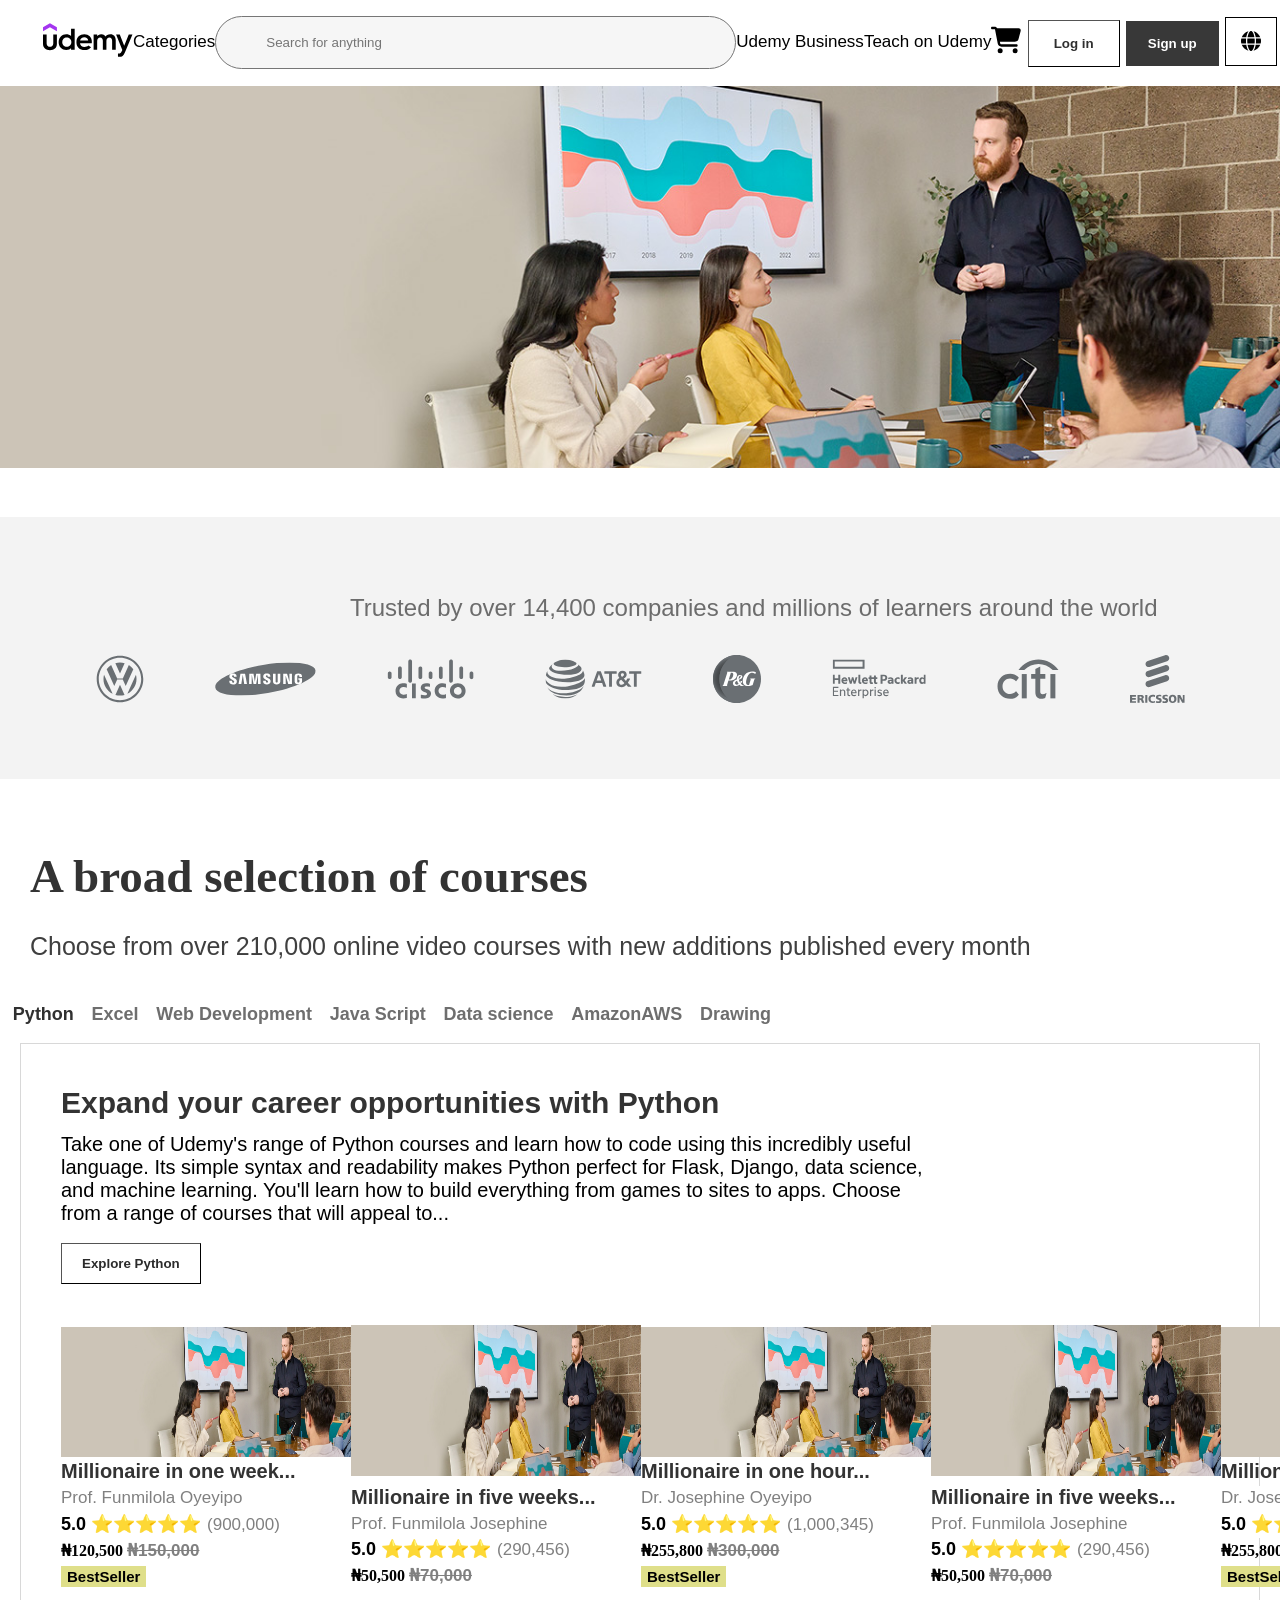
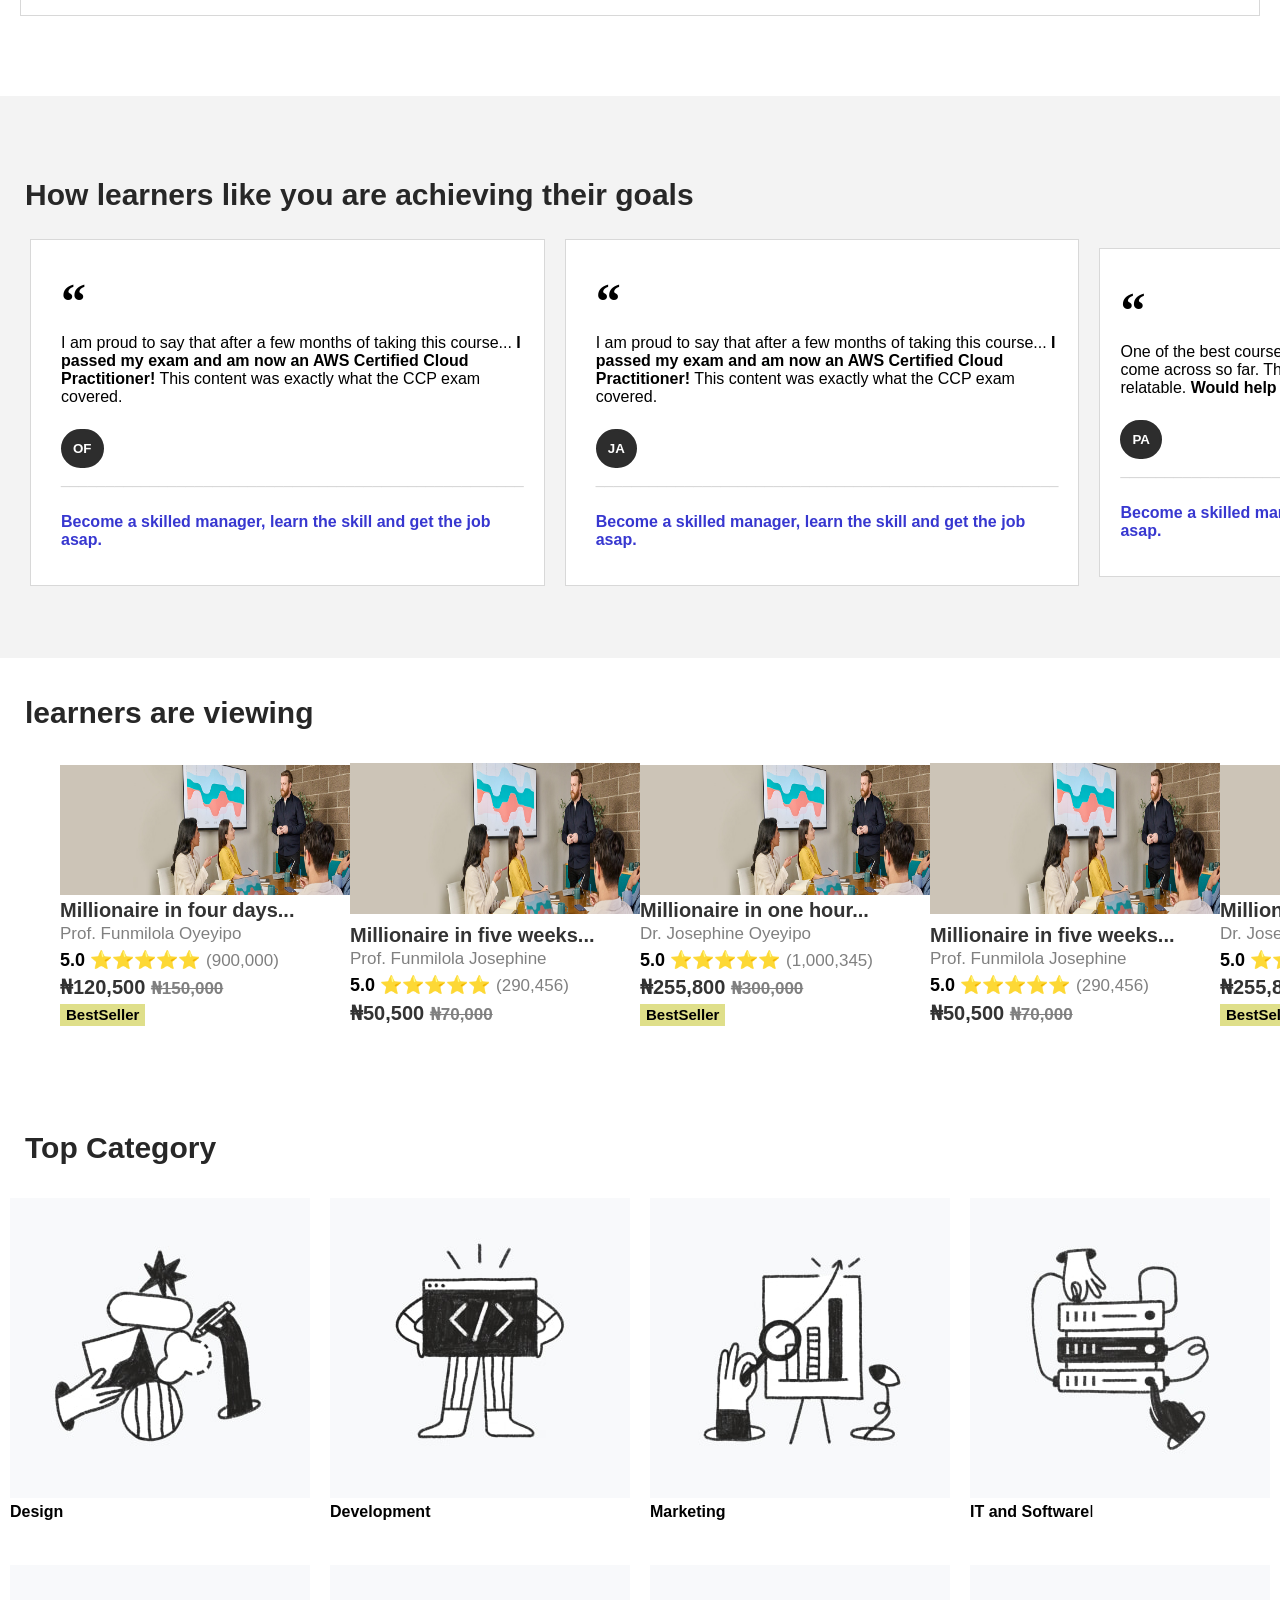
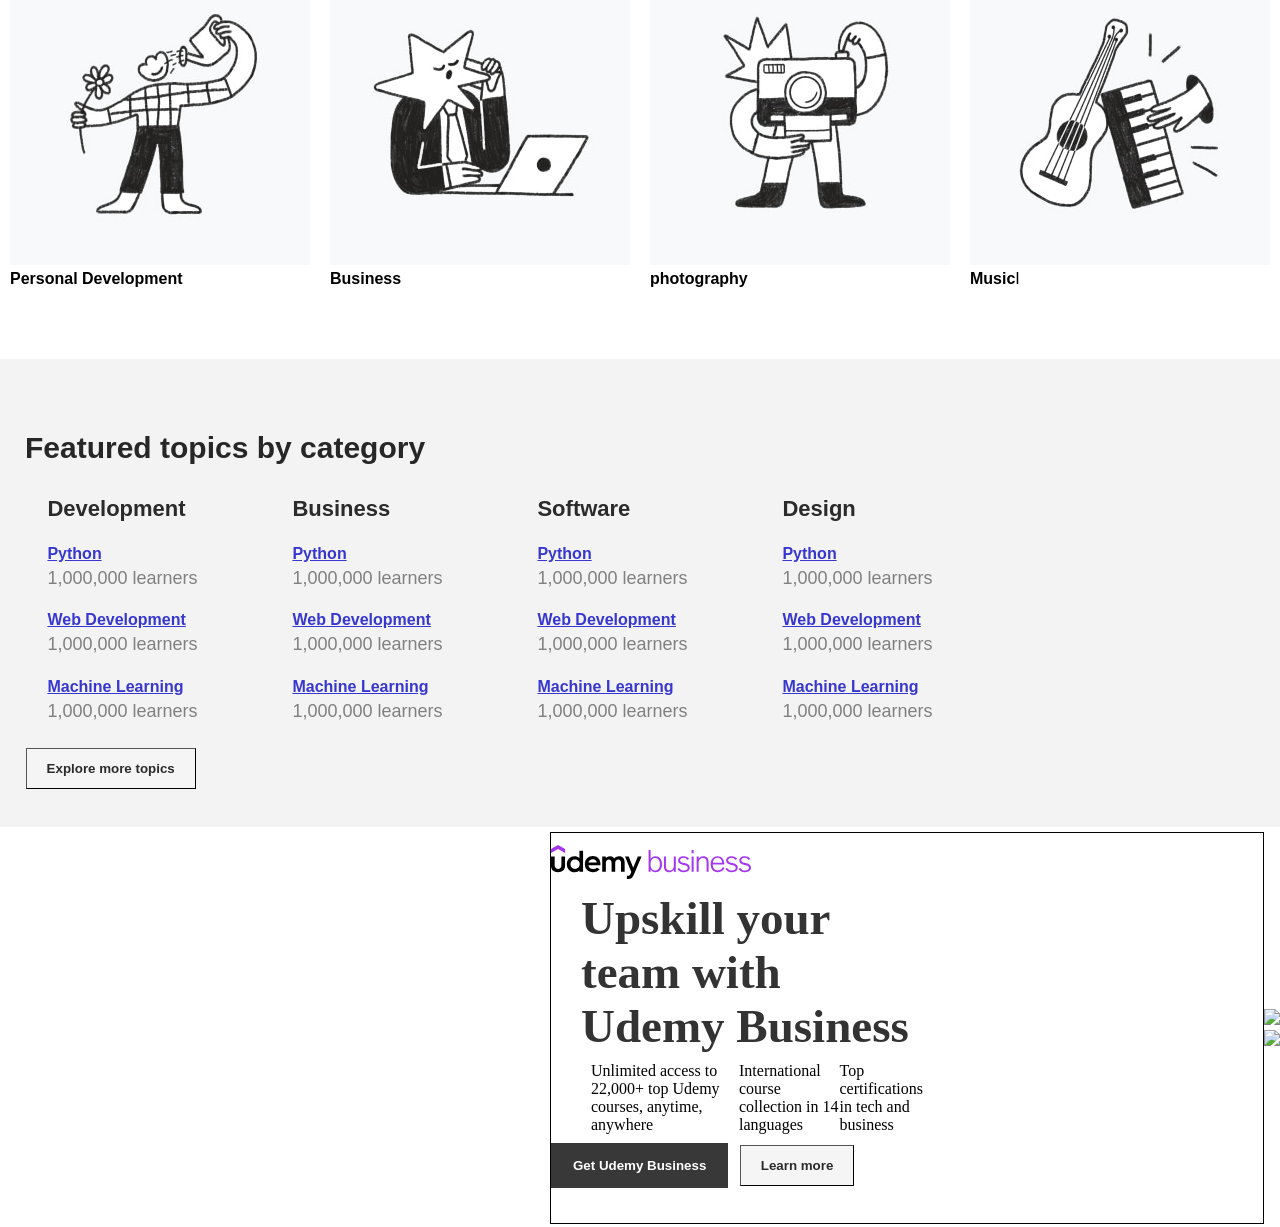
==== Udemy.html @ 18e2ee2c "landing page" ====
<html>
  <head>
    <link rel="stylesheet" href="Udemystyle.css" />
    <title>Udemy Landing Page</title>
  </head>
  <body>
    <header class="header">
      <nav>
        <ul class="home">
          <li>
            <img
              src="logo-udemy.svg" 
              width="90px"
              height="90px"
              alt="Udemy logo"
            />
          </li>
          <br />
          <li>
            <a href="#">Categories</a>
          </li>
          <li>
            <input
              class="search"
              id="search"
              name="search"
              type="text"
              placeholder="Search for anything"
            />
          </li>
          <li>
            <a href="#">Udemy Business</a>
          </li>
          <li>
            <a href="#">Teach on Udemy</a>
          </li>
          <li>
            <img
              src="cart-shopping-solid.svg"
              width="30px"
              height="30px"
              alt="image"
            />
          </li>
        </ul>
      </nav>
      <button class="Log-in"><b>Log in</b></button>
      <button class="sign-up"><b>Sign up</b></button>
      <li>
        <img
          src="globe-solid.svg"
          width="20px"
          class="globe"
          height="20px"
          alt="image"
        />
      </li>
    </header>
    <img src="Udemy 1.jpg" class="udemy-1" alt="Image" />
    <br />
    <br />
    <br />
    <div class="set">
      <p class="sentence-1">
        Trusted by over 14,400 companies and millions of learners around the
        world
      </p>
      <ul class="content-left">
        <li>
            <img src="Udemy 5.svg" alt="Image" />
        </li>
        <li>
            <img src="Udemy 6.svg" alt="Image" />
        </li>
        <li>
            <img src="Udemy 7.svg" alt="Image" />
        </li>
        <li>
            <img src="Udemy 8.svg" alt="Image" />
        </li>
        <li>
            <img src="Udemy 9.svg" alt="Image" />
        </li>
        <li>
            <img src="Udemy 10.svg" alt="Image" />
        </li>
        <li>
            <img src="Udemy 11.svg" alt="Image" />
        </li>
        <li>
            <img src="Udemy 12.svg" alt="Image" />
        </li>
      </ul>
    </div>
    <br />
    <h1>A broad selection of courses</h1>
    <div class="set-4">
      <br />
      <p class="sentence-2">Choose from over 210,000 online video courses with new additions published every month</p>
      <br/>
    </div>
    <div>
        <ul class="content-left2">
            <li>
                <a href="#" class="location-1"><b>Python</b></a>
            </li>
            <li>
                <a href="#" class="location"><b>Excel</b></a>
            </li>
            <li>
                <a href="#" class="location"><b>Web Development</b></a>
            </li>
            <li>
                <a href="#" class="location"><b>Java Script</b></a>
            </li>
            <li>
                <a href="#" class="location"><b>Data science</b></a>
            </li>
            <li>
                <a href="#" class="location"><b>AmazonAWS</b></a>
            </li>
            <li>
                <a href="#" class="location"><b>Drawing</b></a>
            </li>
          </ul>
    </div>
    <nav class="set-5">
            <h2><b>Expand your career opportunities with Python</b></h2>
            <p class="sentence-3">Take one of Udemy's range of Python courses and learn how 
                to code using this incredibly useful language. Its simple syntax and readability 
                makes Python perfect for Flask, Django, data science, and machine learning. You'll 
                learn how to build everything from games to sites to apps. Choose from a range of 
                courses that will appeal to...
            </p>
            <button class="Explore-python"><b>Explore Python</b></button>
            <ul class="set-9">
                <li>
                    <img src="Udemy 1.jpg" width="290px" height="130px" alt="Image" >
                    <h2 class="sentence-4">Millionaire in one week...</h2>
                    <button class="rate">Prof. Funmilola Oyeyipo</button>
                    <br/>
                    <button class="ratings"><b>5.0 ⭐⭐⭐⭐⭐</b></button><button class="rate">(900,000)</button>
                    <p><b>₦120,500   <s class="rate">₦150,000</s></b></p>
                    <button class="bestseller"><b>BestSeller</b></button>
                </li>
                <li>
                    <img src="Udemy 1.jpg" width="290px" height="151px" alt="Image" >
                    <h2 class="sentence-5">Millionaire in five weeks...</h2>
                    <button class="rate">Prof. Funmilola Josephine</button>
                    <br/>
                    <button class="ratings"><b>5.0 ⭐⭐⭐⭐⭐</b></button><button class="rate">(290,456)</button>
                    <p><b>₦50,500    <s class="rate">₦70,000</s></b></p>
                </li>
                <li>
                    <img src="Udemy 1.jpg" width="290px" height="130px" alt="Image" >
                    <h2 class="sentence-4">Millionaire in one hour...</h2>
                    <button class="rate">Dr. Josephine Oyeyipo</button>
                    <br/>
                    <button class="ratings"><b>5.0 ⭐⭐⭐⭐⭐</b></button><button class="rate">(1,000,345)</button>
                    <p><b>₦255,800   <s class="rate">₦300,000</s></b></p>
                    <button class="bestseller"><b>BestSeller</b></button>
                </li>
                <li>
                    <img src="Udemy 1.jpg" width="290px" height="151px" alt="Image" >
                    <h2 class="sentence-5">Millionaire in five weeks...</h2>
                    <button class="rate">Prof. Funmilola Josephine</button>
                    <br/>
                    <button class="ratings"><b>5.0 ⭐⭐⭐⭐⭐</b></button><button class="rate">(290,456)</button>
                    <p><b>₦50,500    <s class="rate">₦70,000</s></b></p>
                </li>
                <li>
                    <img src="Udemy 1.jpg" width="290px" height="130px" alt="Image" >
                    <h2 class="sentence-4">Millionaire in one hour...</h2>
                    <button class="rate">Dr. Josephine Oyeyipo</button>
                    <br/>
                    <button class="ratings"><b>5.0 ⭐⭐⭐⭐⭐</b></button><button class="rate">(1,000,345)</button>
                    <p><b>₦255,800   <s class="rate">₦300,000</s></b></p>
                    <button class="bestseller"><b>BestSeller</b></button>
                </li>
            </ul>
        </nav>
        <div class="set-7">
            <h3>How learners like you are achieving their goals</h3>
            <ul class="set-8">
                <li class="List-1">
                    <p class="qoute"><b>“</b></p>
                    <p>
                        I am proud to say that after a few months of taking this course... <b>I passed my exam and am 
                        now an AWS Certified Cloud Practitioner!</b> This content was exactly what the CCP exam
                        covered.
                    </p>
                    <button class="WA"><b>OF</b></button>
                    <P class="line">____________________________________________________</P>
                    <P class="sentence-6"><b>Become a skilled manager, learn the skill and get the job asap.</b></P>
                </li>
                <li class="List-1">
                    <p class="qoute"><b>“</b></p>
                    <p>
                        I am proud to say that after a few months of taking this course... <b>I passed my exam and am 
                        now an AWS Certified Cloud Practitioner!</b> This content was exactly what the CCP exam
                        covered.
                    </p>
                    <button class="WA"><b>JA</b></button>
                    <P class="line">____________________________________________________</P>
                    <P class="sentence-6"><b>Become a skilled manager, learn the skill and get the job asap.</b></P>
                </li>
                <li class="List-3">
                    <p class="qoute"><b>“</b></p>
                    <p>
                        One of the best courses on management and leadership I have come across so far. The advice is practical, and examples highly relatable. <b>Would help anyone become a better manager.</b>
                    </p>
                    <button class="WA"><b>PA</b></button>
                    <P class="line">____________________________________________________</P>
                    <P class="sentence-6"><b>Become a skilled manager, learn the skill and get the job asap.</b></P>
                </li>
            </ul>
        </div>
        <br/>
        <br/>
        <h3>learners are viewing</h3>
        <div>
            <ul class="set-99">
                <li>
                    <img src="Udemy 1.jpg" width="290px" height="130px" alt="Image" >
                    <h2 class="sentence-4">Millionaire in four days...
                    <button class="rate">Prof. Funmilola Oyeyipo</button>
                    <br/>
                    <button class="ratings"><b>5.0 ⭐⭐⭐⭐⭐</b></button><button class="rate">(900,000)</button>
                    <p><b>₦120,500   <s class="rate">₦150,000</s></b></p>
                    <button class="bestseller"><b>BestSeller</b></button>
                </li>
                <li>
                    <img src="Udemy 1.jpg" width="290px" height="151px" alt="Image" >
                    <h2 class="sentence-5">Millionaire in five weeks...
                    <button class="rate">Prof. Funmilola Josephine</button>
                    <br/>
                    <button class="ratings"><b>5.0 ⭐⭐⭐⭐⭐</b></button><button class="rate">(290,456)</button>
                    <p><b>₦50,500    <s class="rate">₦70,000</s></b></p>
                </li>
                <li>
                    <img src="Udemy 1.jpg" width="290px" height="130px" alt="Image" >
                    <h2 class="sentence-4">Millionaire in one hour...
                    <button class="rate">Dr. Josephine Oyeyipo</button>
                    <br/>
                    <button class="ratings"><b>5.0 ⭐⭐⭐⭐⭐</b></button><button class="rate">(1,000,345)</button>
                    <p><b>₦255,800   <s class="rate">₦300,000</s></b></p>
                    <button class="bestseller"><b>BestSeller</b></button>
                </li>
                <li>
                    <img src="Udemy 1.jpg" width="290px" height="151px" alt="Image" >
                    <h2 class="sentence-5">Millionaire in five weeks...
                    <button class="rate">Prof. Funmilola Josephine</button>
                    <br/>
                    <button class="ratings"><b>5.0 ⭐⭐⭐⭐⭐</b></button><button class="rate">(290,456)</button>
                    <p><b>₦50,500    <s class="rate">₦70,000</s></b></p>
                </li>
                <li>
                    <img src="Udemy 1.jpg" width="290px" height="130px" alt="Image" >
                    <h2 class="sentence-4">Millionaire in one hour...
                    <button class="rate">Dr. Josephine Oyeyipo</button>
                    <br/>
                    <button class="ratings"><b>5.0 ⭐⭐⭐⭐⭐</b></button><button class="rate">(1,000,345)</button>
                    <p><b>₦255,800   <s class="rate">₦300,000</s></b></p>
                    <button class="bestseller"><b>BestSeller</b></button>
                </li>
            </ul>
        </div>
        <br/>
        <br/>
        <br/>
        <br/>
        <br/>
        <h3>Top Category</h3>
        <div>
            <ul class="images">
                <li>
                    <img src="design.jpg" >
                    <p><b>Design</b></p>
                </li>
                <li>
                    <img src="development.jpg" >
                    <p><b>Development</b></p>
                </li>
                <li>
                    <img src="marketing.jpg" >
                    <p><b>Marketing</b></p>
                </li>
                <li>
                    <img src="software.jpg" >
                    <p><b>IT and Software</b>I</p>
                </li>
            </ul>
            <ul class="images">
                <li>
                    <img src="personal dev.jpg" >
                    <p><b>Personal Development</b></p>
                </li>
                <li>
                    <img src="business.jpg" >
                    <p><b>Business</b></p>
                </li>
                <li>
                    <img src="photography.jpg" >
                    <p><b>photography</b></p>
                </li>
                <li>
                    <img src="music.jpg" >
                    <p><b>Music</b>I</p>
                </li>
            </ul>
        </div>
        <div class="set-10">
            <h3>Featured topics by category</h3>
            <ul class="set-11">
                <li>
                    <h4>Development</h4>
                    <br/>
                    <p class="sentence-7"><b><u>Python</u></b></p>
                    <p class="learners">1,000,000 learners</p>
                    <br/>
                    <p class="sentence-7"><b><u>Web Development</u></b></p>
                    <p class="learners">1,000,000 learners</p>
                    <br/>
                    <p class="sentence-7"><b><u>Machine Learning</u></b></p>
                    <p class="learners">1,000,000 learners</p>
                </li>
                <li>
                    <h4>Business</h4>
                    <br/>
                    <p class="sentence-7"><b><u>Python</u></b></p>
                    <p class="learners">1,000,000 learners</p>
                    <br/>
                    <p class="sentence-7"><b><u>Web Development</u></b></p>
                    <p class="learners">1,000,000 learners</p>
                    <br/>
                    <p class="sentence-7"><b><u>Machine Learning</u></b></p>
                    <p class="learners">1,000,000 learners</p>
                </li>
                <li>
                    <h4>Software</h4>
                    <br/>
                    <p class="sentence-7"><b><u>Python</u></b></p>
                    <p class="learners">1,000,000 learners</p>
                    <br/>
                    <p class="sentence-7"><b><u>Web Development</u></b></p>
                    <p class="learners">1,000,000 learners</p>
                    <br/>
                    <p class="sentence-7"><b><u>Machine Learning</u></b></p>
                    <p class="learners">1,000,000 learners</p>
                </li>
                <li>
                    <h4>Design</h4>
                    <br/>
                    <p class="sentence-7"><b><u>Python</u></b></p>
                    <p class="learners">1,000,000 learners</p>
                    <br/>
                    <p class="sentence-7"><b><u>Web Development</u></b></p>
                    <p class="learners">1,000,000 learners</p>
                    <br/>
                    <p class="sentence-7"><b><u>Machine Learning</u></b></p>
                    <p class="learners">1,000,000 learners</p>
                </li>
            </ul>
            <br/>
            <button class="explore-more-topics"><b>Explore more topics</b></button>
        </div>
        <br/>
        <br/>
        <br/>
        <br/>
        <br/>
        <br/>
        <br/>
        <br/>
        <br/>
        <header>
            <main>
                <div class="content-left1">
                    <img src="Udemy business.svg" width="200px" height="50px">
                    <h1>Upskill your team with Udemy Business</h1>
                    <ul>
                        <li>
                            <p>Unlimited access to 22,000+ top Udemy courses, anytime, anywhere</p>
                        </li>
                        <li>
                            <p>International course collection in 14 languages</p>
                        </li>
                        <li>
                            <p>Top certifications in tech and business</p>
                        </li>
                    </ul>
                    <button class="sign-up"><b>Get Udemy Business</b></button>
                    <button class="explore-more-topics"><b>Learn more</b></button>
                </div>
                <div class="content-right">
                    <img src="Image 8.jpg" class="image-8" /><img src="Image 4.jpg" class="image-4" />
                </div>
            <br>
            <br>
            </main>
        </header>
  </body>
</html>
---- Udemystyle.css ----
* {
    margin: 0px; 
    padding-top: 2px;
    padding-bottom: 2.8px;
}


header {
    height: 75px; 
    display: flex; 
    justify-content: space-around; 
    align-items: center; 
    list-style-type: none;
    width: 100%;
}


ul {
    display: flex;
    list-style-type: none;
    align-items: center;
}

ul li a {
    padding: 0px; 
    text-decoration: none; 
    color: black;
    display: inline-block;
    font-size: 17px;
    font-family: sans-serif;
}

.search {
    border-style:solid;
    border-radius: 100px;
    padding-right: 300px;
    border-width: 1px;
    padding-top: 18px;
    padding-bottom: 18px;
    padding-left: 50px;
    background-color:rgb(246, 246, 246);
}

.log-in {
    padding-top: 15px;
    padding-right: 25px;
    padding-left: 25px;
    padding-bottom: 15px;
    background-color: white;
    border-width: 1px;
    color: rgb(47, 47, 47);
}

.sign-up {
    padding-top: 15px;
    padding-right: 22px;
    padding-left: 22px;
    padding-bottom: 15px;
    color: white;
    background-color: rgb(56, 56, 56);
    border-style: none;
}

.globe {
    border-style: solid;
    border-width: 1px;
    padding-top: 13px;
    padding-bottom: 14px;
    padding-left: 15px;
    padding-right: 15px;
}

.udemy-1 {
    width: 100%;
}
   
.set {
    background-color: rgb(243, 243, 243);
    margin-top: 10px;
    margin-bottom: 50px;
}

.sentence-1 {
    padding-top: 75px;
    padding-left: 350px;
    font-family:'Segoe UI', Tahoma, Geneva, Verdana, sans-serif;
    color: rgb(108, 108, 108);
    font-size: 24px;
    margin-bottom: 25px;
}

.content-left {
    list-style-type: none;
    justify-content: space-around;
    padding-left: 60px;
    padding-right: 60px;
    margin-bottom: 60px;
}

h1 {
    font-size: 47px;
    padding-left: 30px;
    color: rgb(51, 51, 51);
}

.set-4 {
    font-size: 20px;
    padding-left: 30px;
    font-family: 'Lucida Sans', 'Lucida Sans Regular', 'Lucida Grande', 'Lucida Sans Unicode', Geneva, Verdana, sans-serif;
}

.sentence-2 {
    color: rgb(63, 63, 63);
    font-family:Arial, Helvetica, sans-serif;
    font-size: 25px;
}

.content-left2 {
    list-style-type: none;
    justify-content: space-around;
    padding-right: 500px;
    padding-left: 2px;
    padding-top: 10px;
}

.location {
    color: rgb(110, 110, 110);
    font-size: 18px;
    font-family:Verdana, Geneva, Tahoma, sans-serif
}

.location-1 {
    color: rgb(48, 48, 48);
    font-size: 18px;
    padding-left: 0px;
    margin-left: 2px;
    font-family:Verdana, Geneva, Tahoma, sans-serif
}

h2 {
    font-size: 30px;
    color: rgb(51, 51, 51);
    font-family:'Segoe UI', Tahoma, Geneva, Verdana, sans-serif
}

.set-5 {
    border-style: solid;
    border-width: 1px;
    margin-left: 20px;
    align-items: center;
    margin-right: 20px;
    margin-top: 10px;
    padding-left: 40px;
    border-color: rgb(216, 216, 216);
    padding-top: 40px;
    padding-bottom: 20px;
    margin-bottom: 50px;
}

.sentence-3 {
    font-size: 20px;
    padding-top: 10px;
    padding-right: 320px;
    font-family: 'Segoe UI', Tahoma, Geneva, Verdana, sans-serif;
    margin-bottom: 15px;
}

.Explore-python {
    padding-top: 12px;
    padding-bottom: 12px;
    padding-right: 20px;
    padding-left: 20px;
    border-width: 1px;
    background-color: white;
    font-family: 'Segoe UI', Tahoma, Geneva, Verdana, sans-serif;
    color: rgb(43, 43, 43);
    margin-bottom: 35px;
}
        
.set-6 {
    padding: 0px;
    list-style-type: none;
    justify-content: space-around;
    margin-left: 230px;
    margin-bottom: 40px;
}

.bestseller{
    background-color: rgb(223, 223, 138);
    border: none;
    font-size: 15px;
    margin-top: 2px;
    font-family: 'Segoe UI', Tahoma, Geneva, Verdana, sans-serif;
}

.sentence-4 {
    font-size: 20px;
    padding-top: 1px;
}

.sentence-5 {
    font-size: 20px;
    padding-top: 7px;
}

.name {
    font-size: 15px;
    color: gray;
    font-family:'Segoe UI', Tahoma, Geneva, Verdana, sans-serif;
}

.ratings {
    font-family :'Segoe UI', Tahoma, Geneva, Verdana, sans-serif;
    border: none;
    background-color: white;
    font-size: 18px;
    padding-left: 0px;
}

.rate {
    font-family: 'Segoe UI', Tahoma, Geneva, Verdana, sans-serif;
    border: none;
    border: none;
    background-color: white;
    font-size: 17px;
    padding-left: 0px;
    color: gray;
}

h3 {
    font-size: 30px;
    font-family: 'Segoe UI', Tahoma, Geneva, Verdana, sans-serif;
    padding-left: 25px;
    color: rgb(39, 39, 39);
    padding-bottom: 25px;
}

.set-7 {
    background-color: rgb(243, 243, 243);
    margin-top: 80px;
    padding-top: 80px;
    padding-bottom: 70px;
}

.set-8 {
    list-style-type: none;
    padding-left: 30px;
    margin-left: 0px;
    justify-content: space-around;
}

.qoute {
    font-size: 50px;
    padding-top: 30px;
    font-family: serif;
}

.List-1 {
    border-style: solid;
    border-width: 1px;
    background-color: white;
    padding-right: 20px;
    padding-left: 30px;
    margin-right: 20px;
    font-family: 'Segoe UI', Tahoma, Geneva, Verdana, sans-serif;
    border-color: rgb(216, 216, 216);
}

.List-2 {
    border-style: solid;
    border-width: 1px;
    background-color: white;
    padding-right: 10px;
    padding-left: 20px;
    margin-right: 10px;
    margin-left: 5px;
    font-family: 'Segoe UI', Tahoma, Geneva, Verdana, sans-serif;
    border-color: rgb(216, 216, 216);
}

.List-3 {
    border-style: solid;
    border-width: 1px;
    background-color: white;
    padding-right: 20px;
    padding-left: 20px;
    margin-right: 20px;
    font-family: 'Segoe UI', Tahoma, Geneva, Verdana, sans-serif;
    border-color: rgb(216, 216, 216);
}

.WA {
    border-style: solid;
    margin-top: 20px;
    border-radius: 120px;
    background-color: rgb(45, 45, 45);
    padding-top: 10px;
    padding-bottom: 10px;
    padding-left: 10PX;
    padding-right: 10PX;
    color: white;
    border-color: rgb(45, 45, 45);
}

.line {
    color: rgb(214, 214, 214);
}

.sentence-6 {
    color: rgb(55, 55, 208);
    margin-bottom: 30px;
    margin-top: 20px;
}

.set-9 {
    margin-right: 30px;
    margin-left: 0px;
    padding-left: 0px;
    align-content: center;
    justify-content: space-around;
}

.set-99 {
    margin-right: 10px;
    margin-left: 30px;
    padding-left: 30px;
    justify-content: space-around;
}

.images {
    padding-left: 0px;
    justify-content: space-around;
    font-family: sans-serif;
    margin-bottom: 30px;
}

.set-10 {
    margin-top: 30px;
    background-color:  rgb(243, 243, 243);
    padding-top: 70px;
    padding-left: 0px;
    font-family: 'Segoe UI', Tahoma, Geneva, Verdana, sans-serif;
}

.set-11 {
    justify-content: space-around;
    padding-left: 0px;
    margin-right: 300px;
}

h4 {
    font-size: 22px;
    color: rgb(43, 43, 43);
}

.learners {
    font-family: 'Segoe UI', Tahoma, Geneva, Verdana, sans-serif;
    color: gray;
    font-size: 18px;
}

.sentence-7 {
    color: rgb(55, 55, 208);
}


.explore-more-topics {
    padding-top: 12px;
    padding-bottom: 12px;
    padding-right: 20px;
    padding-left: 20px;
    border-width: 1px;
    margin-left: 2%;
    background-color: rgb(245, 245, 245);
    font-family: 'Segoe UI', Tahoma, Geneva, Verdana, sans-serif;
    color: rgb(43, 43, 43);
    margin-bottom: 35px;
}

main {
    display: flex; 
    align-items: center; 
    justify-content:center;
} 

.content-left1 {
    justify-items:left; 
    padding-right: 340px;
    border-style: solid;
    background-color: white;
    border-width: 1px;
    margin-left: 550px;

}
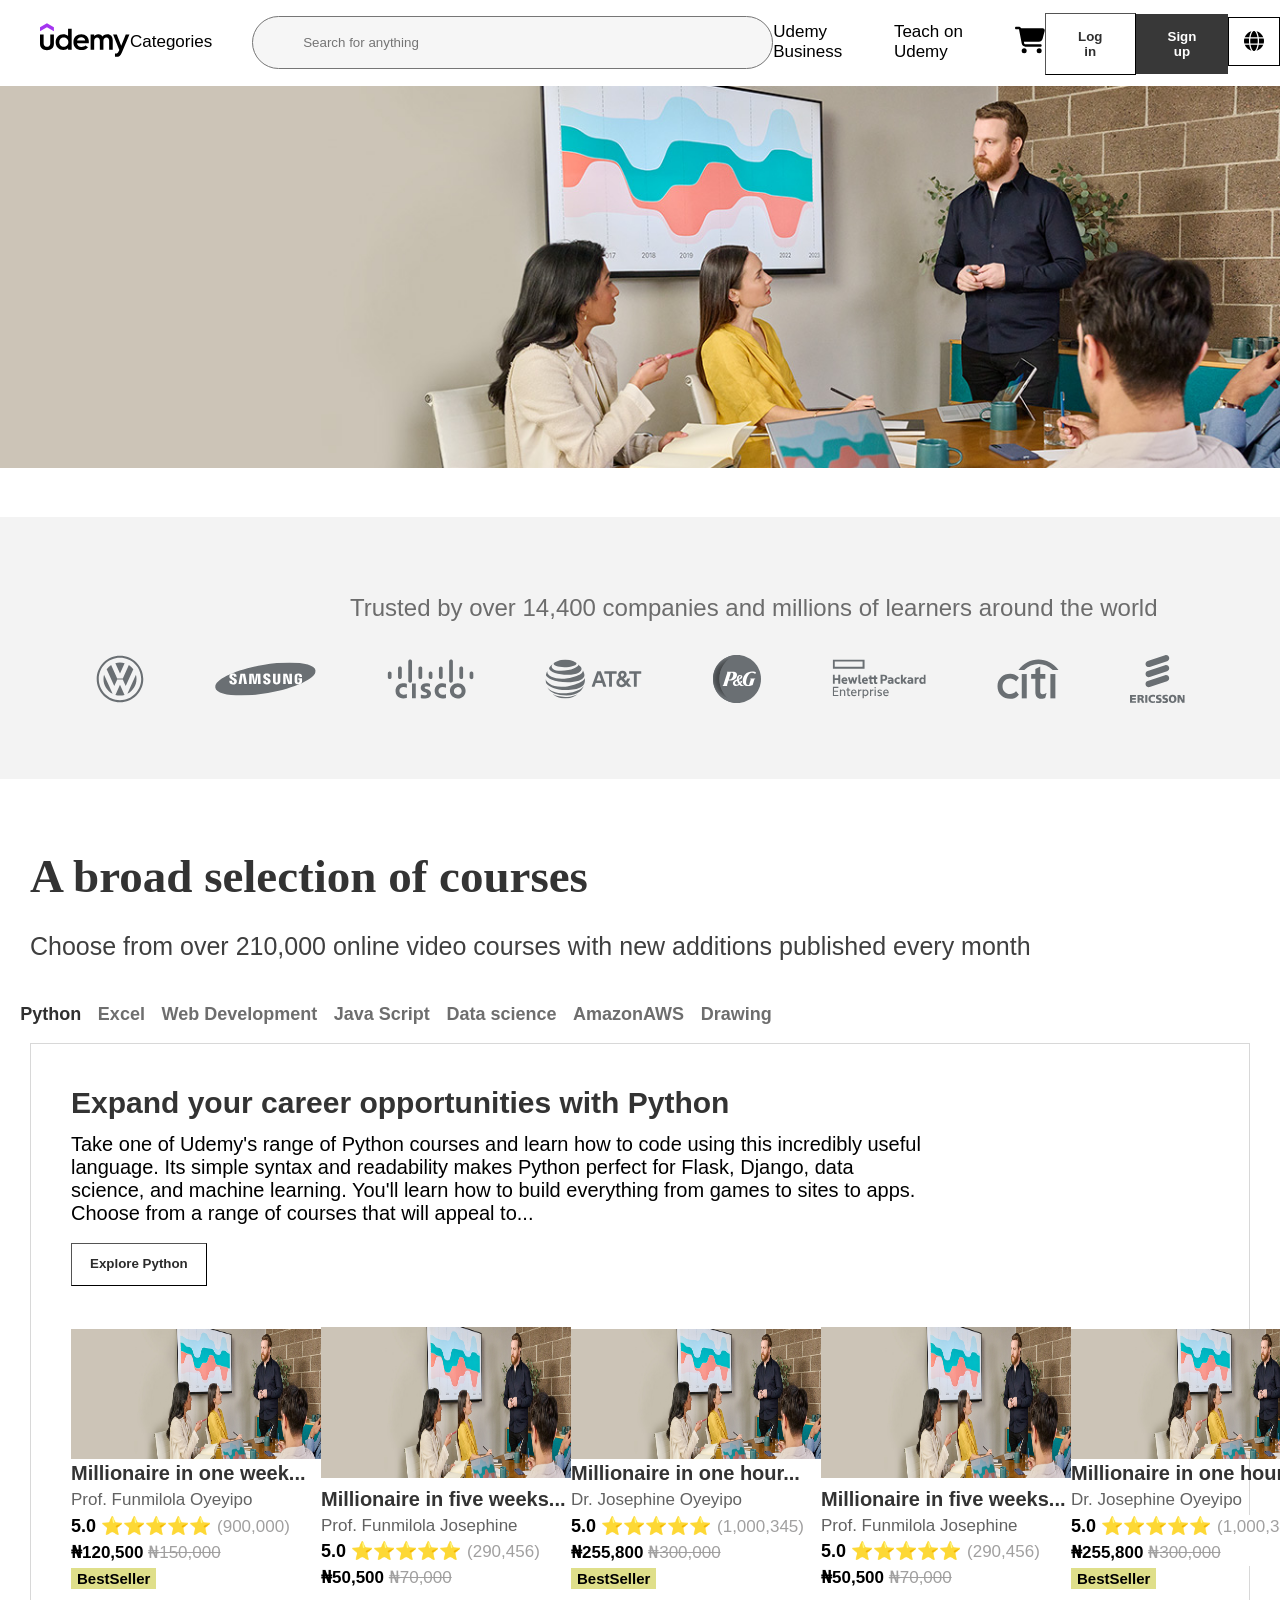
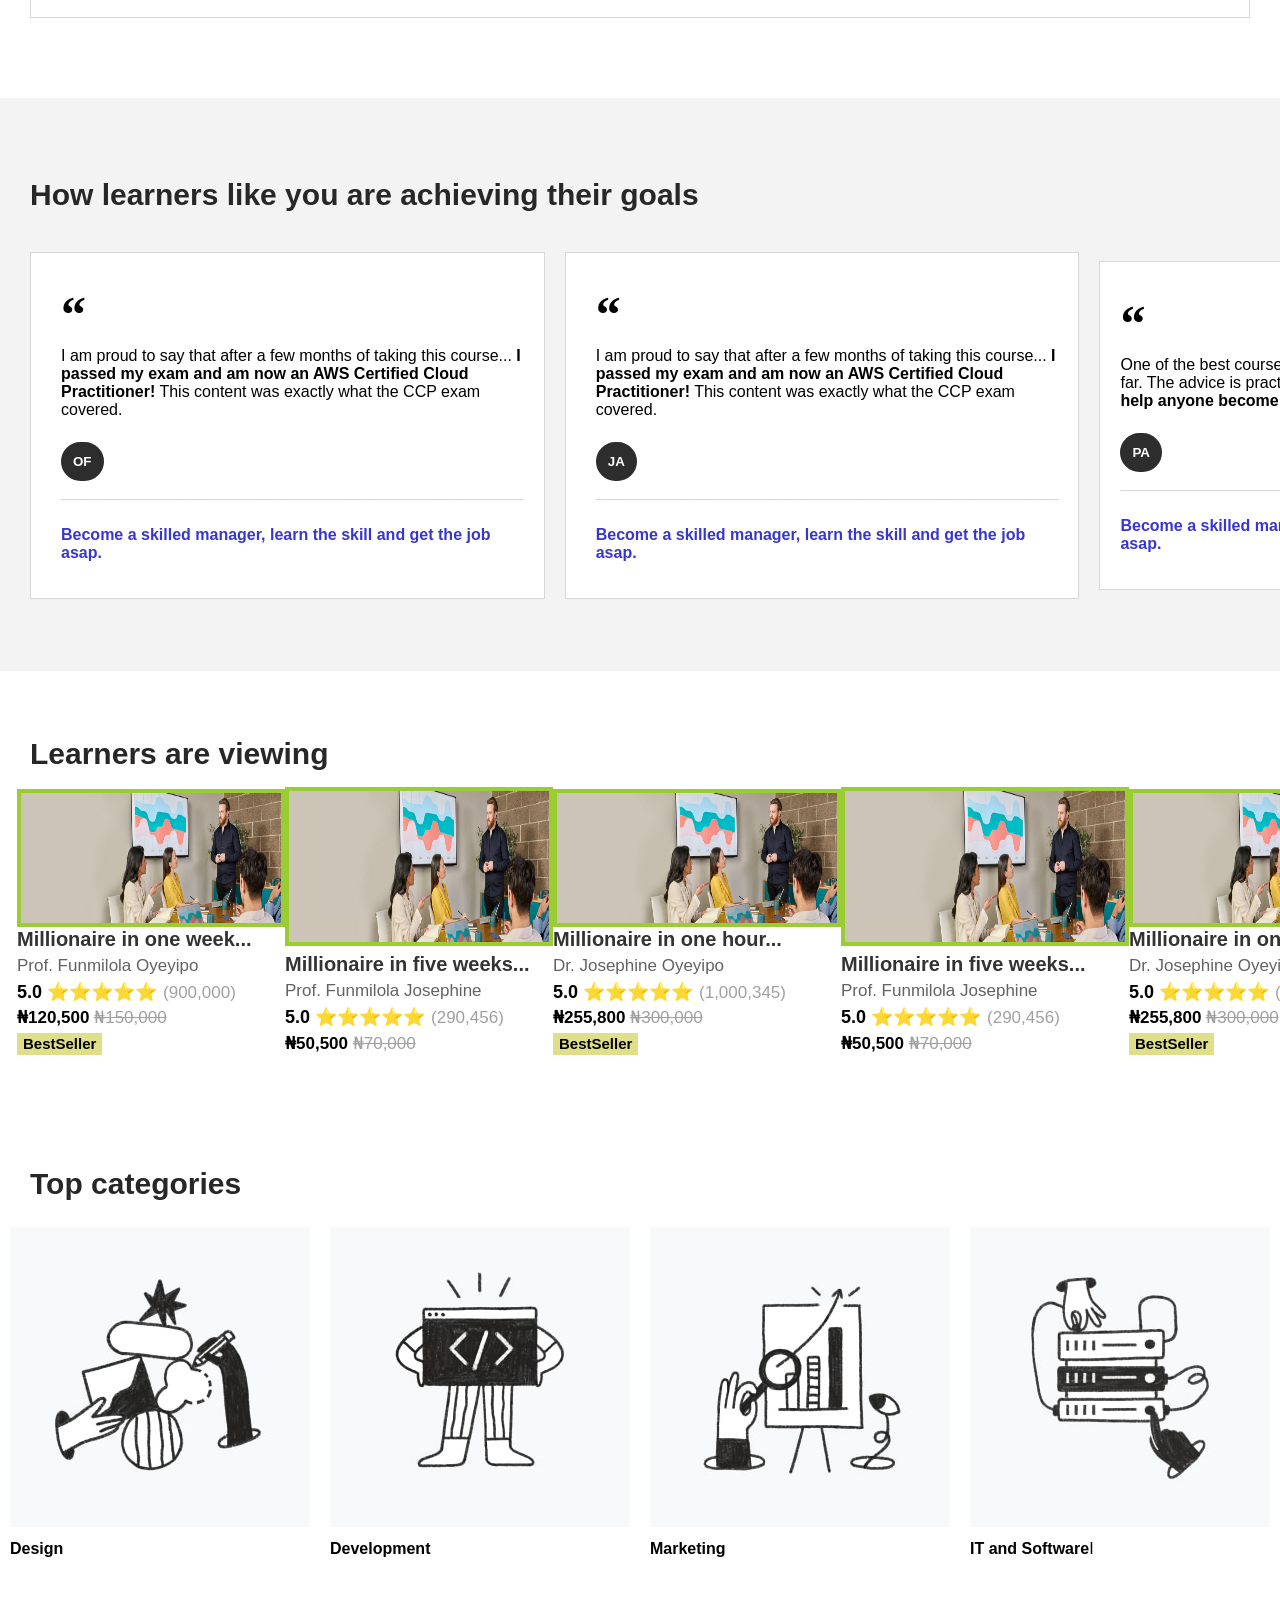
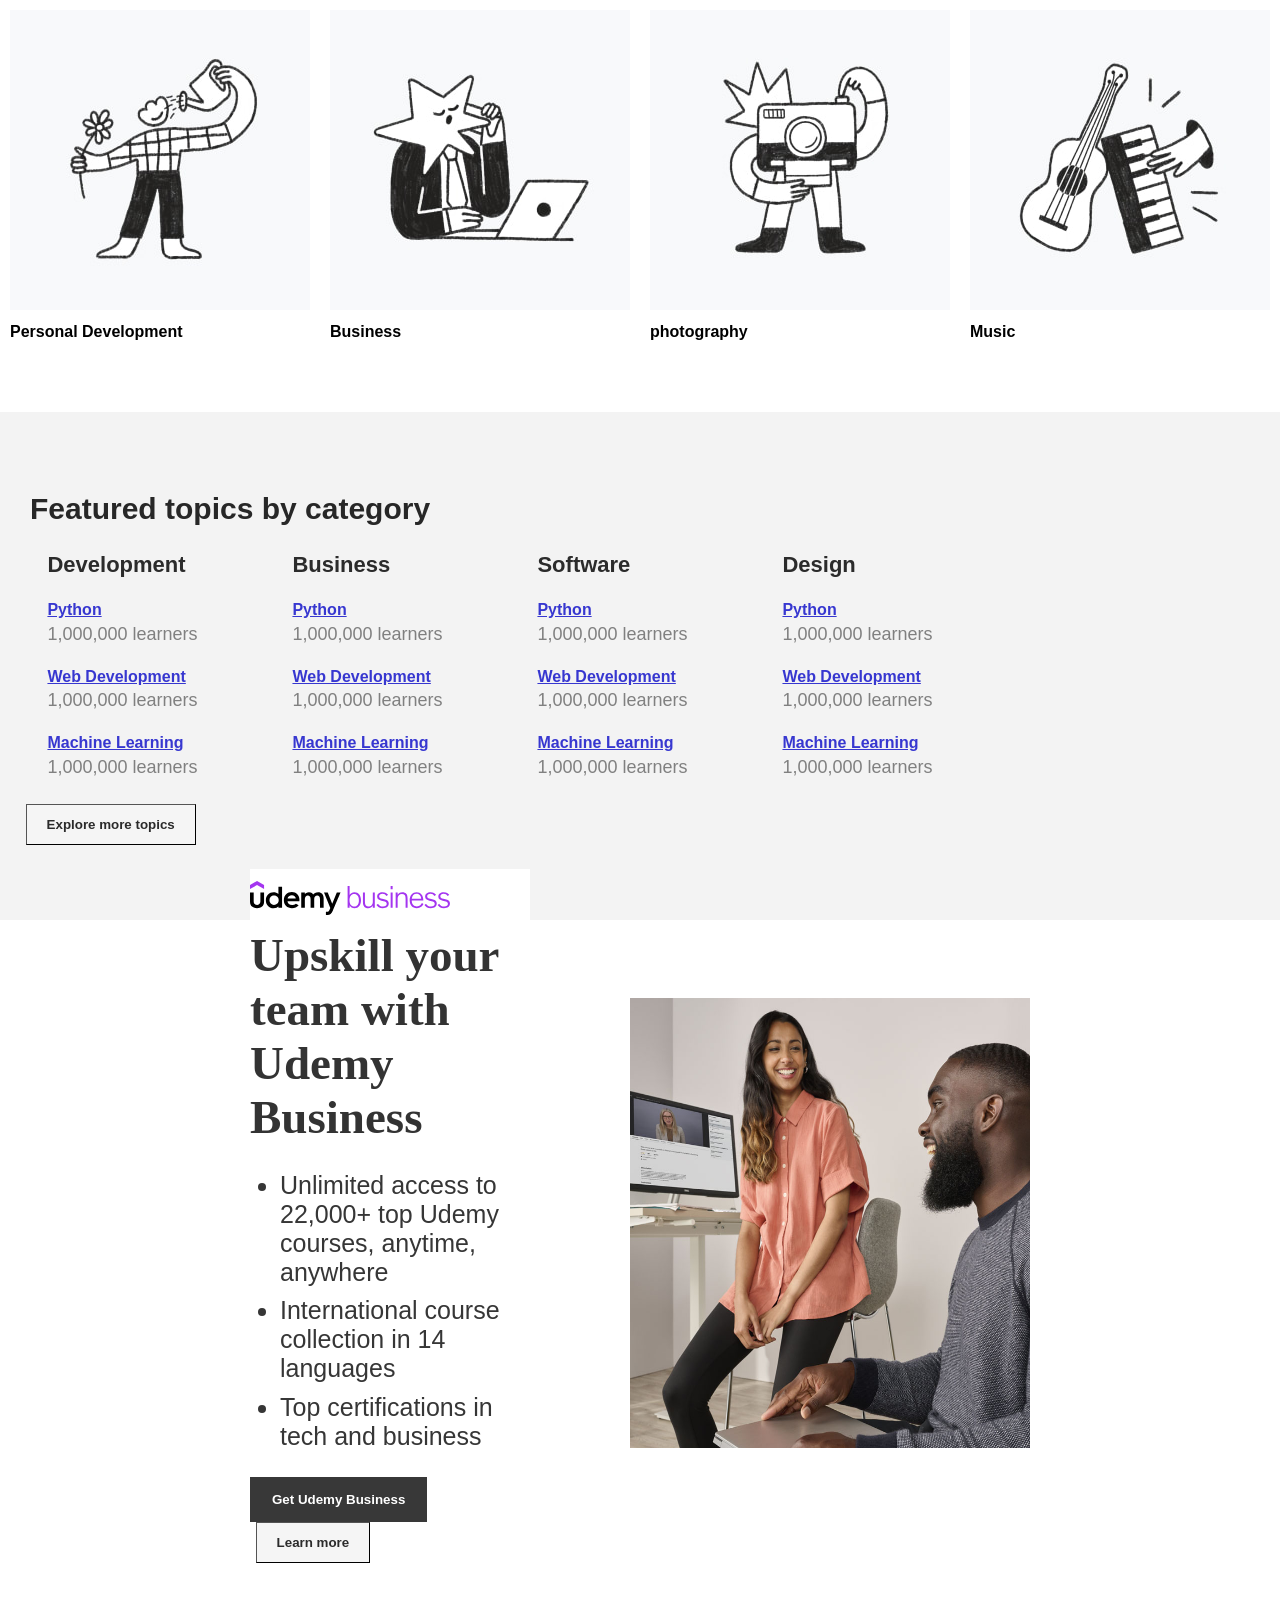
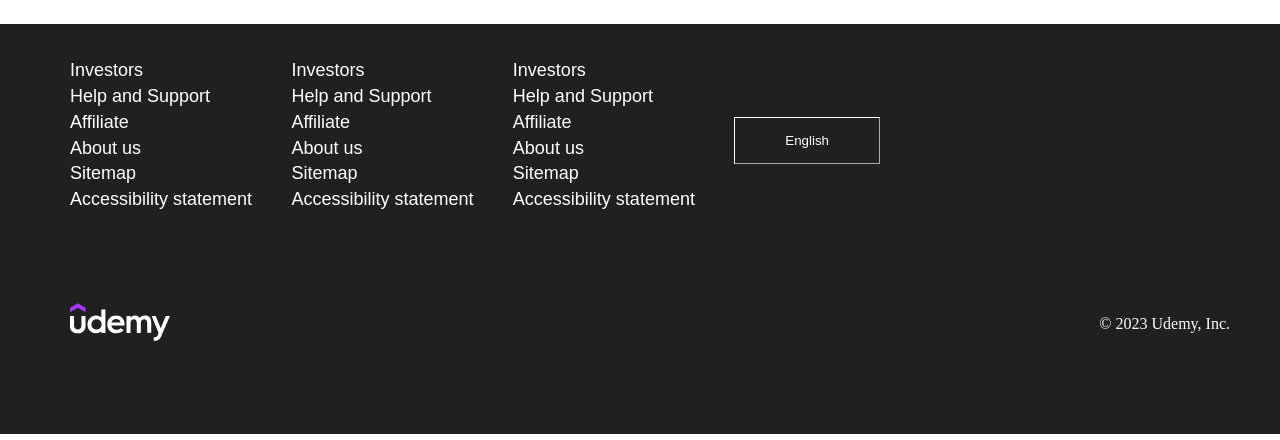
==== commit 8d45ca08: "completed landing page" ====
--- a/Udemy.html
+++ b/Udemy.html
@@ -3,7 +3,7 @@
     <link rel="stylesheet" href="Udemystyle.css" />
     <title>Udemy Landing Page</title>
   </head>
-  <body>
+  <body class="body">
     <header class="header">
       <nav>
         <ul class="home">
@@ -19,29 +19,33 @@
           <li>
             <a href="#">Categories</a>
           </li>
-          <li>
-            <input
-              class="search"
-              id="search"
-              name="search"
-              type="text"
-              placeholder="Search for anything"
-            />
-          </li>
-          <li>
-            <a href="#">Udemy Business</a>
-          </li>
-          <li>
-            <a href="#">Teach on Udemy</a>
-          </li>
-          <li>
-            <img
-              src="cart-shopping-solid.svg"
-              width="30px"
-              height="30px"
-              alt="image"
-            />
-          </li>
+        </ul>
+      </nav>
+      <nav>
+        <ul>
+            <li>
+                <input
+                  class="search"
+                  id="search"
+                  name="search"
+                  type="text"
+                  placeholder="Search for anything"
+                />
+              </li>
+              <li>
+                <a href="#">Udemy Business</a>
+              </li>
+              <li>
+                <a href="#">Teach on Udemy</a>
+              </li>
+              <li>
+                <img
+                  src="cart-shopping-solid.svg"
+                  width="30px"
+                  height="30px"
+                  alt="image"
+                />
+              </li>
         </ul>
       </nav>
       <button class="Log-in"><b>Log in</b></button>
@@ -135,52 +139,53 @@
             <button class="Explore-python"><b>Explore Python</b></button>
             <ul class="set-9">
                 <li>
-                    <img src="Udemy 1.jpg" width="290px" height="130px" alt="Image" >
+                    <img src="Udemy 1.jpg" width="250px" height="130px" alt="Image" />
                     <h2 class="sentence-4">Millionaire in one week...</h2>
-                    <button class="rate">Prof. Funmilola Oyeyipo</button>
+                    <button class="coach-name">Prof. Funmilola Oyeyipo</button>
                     <br/>
                     <button class="ratings"><b>5.0 ⭐⭐⭐⭐⭐</b></button><button class="rate">(900,000)</button>
-                    <p><b>₦120,500   <s class="rate">₦150,000</s></b></p>
-                    <button class="bestseller"><b>BestSeller</b></button>
-                </li>
-                <li>
-                    <img src="Udemy 1.jpg" width="290px" height="151px" alt="Image" >
+                    <p class="rate-2"><b>₦120,500</b>   <s class="rate">₦150,000</s></p>
+                    <button class="bestseller"><b>BestSeller</b></button>
+                </li>
+                <li>
+                    <img src="Udemy 1.jpg" width="250px" height="151px" alt="Image" />
                     <h2 class="sentence-5">Millionaire in five weeks...</h2>
-                    <button class="rate">Prof. Funmilola Josephine</button>
+                    <button class="coach-name">Prof. Funmilola Josephine</button>
                     <br/>
                     <button class="ratings"><b>5.0 ⭐⭐⭐⭐⭐</b></button><button class="rate">(290,456)</button>
-                    <p><b>₦50,500    <s class="rate">₦70,000</s></b></p>
-                </li>
-                <li>
-                    <img src="Udemy 1.jpg" width="290px" height="130px" alt="Image" >
+                    <p class="rate-2"><b>₦50,500</b>    <s class="rate">₦70,000</s></p>
+                </li>
+                <li>
+                    <img src="Udemy 1.jpg" width="250px" height="130px" alt="Image" />
                     <h2 class="sentence-4">Millionaire in one hour...</h2>
-                    <button class="rate">Dr. Josephine Oyeyipo</button>
+                    <button class="coach-name">Dr. Josephine Oyeyipo</button>
                     <br/>
                     <button class="ratings"><b>5.0 ⭐⭐⭐⭐⭐</b></button><button class="rate">(1,000,345)</button>
-                    <p><b>₦255,800   <s class="rate">₦300,000</s></b></p>
-                    <button class="bestseller"><b>BestSeller</b></button>
-                </li>
-                <li>
-                    <img src="Udemy 1.jpg" width="290px" height="151px" alt="Image" >
+                    <p class="rate-2"><b>₦255,800</b>   <s class="rate">₦300,000</s></p>
+                    <button class="bestseller"><b>BestSeller</b></button>
+                </li>
+                <li>
+                    <img src="Udemy 1.jpg" width="250px" height="151px" alt="Image" />
                     <h2 class="sentence-5">Millionaire in five weeks...</h2>
-                    <button class="rate">Prof. Funmilola Josephine</button>
+                    <button class="coach-name">Prof. Funmilola Josephine</button>
                     <br/>
                     <button class="ratings"><b>5.0 ⭐⭐⭐⭐⭐</b></button><button class="rate">(290,456)</button>
-                    <p><b>₦50,500    <s class="rate">₦70,000</s></b></p>
-                </li>
-                <li>
-                    <img src="Udemy 1.jpg" width="290px" height="130px" alt="Image" >
+                    <p class="rate-2"><b>₦50,500</b>    <s class="rate">₦70,000</s></p>
+                </li>
+                <li>
+                    <img src="Udemy 1.jpg" width="250px" height="130px" alt="Image" />
                     <h2 class="sentence-4">Millionaire in one hour...</h2>
-                    <button class="rate">Dr. Josephine Oyeyipo</button>
+                    <button class="coach-name">Dr. Josephine Oyeyipo</button>
                     <br/>
                     <button class="ratings"><b>5.0 ⭐⭐⭐⭐⭐</b></button><button class="rate">(1,000,345)</button>
-                    <p><b>₦255,800   <s class="rate">₦300,000</s></b></p>
+                    <p class="rate-2"><b>₦255,800</b>   <s class="rate">₦300,000</s></p>
                     <button class="bestseller"><b>BestSeller</b></button>
                 </li>
             </ul>
         </nav>
         <div class="set-7">
-            <h3>How learners like you are achieving their goals</h3>
+            <h3 class="h3-2">How learners like you are achieving their goals</h3>
+            <br/>
             <ul class="set-8">
                 <li class="List-1">
                     <p class="qoute"><b>“</b></p>
@@ -207,7 +212,7 @@
                 <li class="List-3">
                     <p class="qoute"><b>“</b></p>
                     <p>
-                        One of the best courses on management and leadership I have come across so far. The advice is practical, and examples highly relatable. <b>Would help anyone become a better manager.</b>
+                        One of the best courses on management I have come across so far. The advice is practical, and examples highly relatable. <b>Would help anyone become a better manager.</b>
                     </p>
                     <button class="WA"><b>PA</b></button>
                     <P class="line">____________________________________________________</P>
@@ -217,50 +222,50 @@
         </div>
         <br/>
         <br/>
-        <h3>learners are viewing</h3>
+        <h3>Learners are viewing</h3>
         <div>
             <ul class="set-99">
                 <li>
-                    <img src="Udemy 1.jpg" width="290px" height="130px" alt="Image" >
-                    <h2 class="sentence-4">Millionaire in four days...
-                    <button class="rate">Prof. Funmilola Oyeyipo</button>
+                    <img src="Udemy 1.jpg" width="260px" height="130px" alt="Image" class="image-set-1" />
+                    <h2 class="sentence-4">Millionaire in one week...</h2>
+                    <button class="coach-name">Prof. Funmilola Oyeyipo</button>
                     <br/>
                     <button class="ratings"><b>5.0 ⭐⭐⭐⭐⭐</b></button><button class="rate">(900,000)</button>
-                    <p><b>₦120,500   <s class="rate">₦150,000</s></b></p>
-                    <button class="bestseller"><b>BestSeller</b></button>
-                </li>
-                <li>
-                    <img src="Udemy 1.jpg" width="290px" height="151px" alt="Image" >
-                    <h2 class="sentence-5">Millionaire in five weeks...
-                    <button class="rate">Prof. Funmilola Josephine</button>
+                    <p class="rate-2"><b>₦120,500</b>   <s class="rate">₦150,000</s></p>
+                    <button class="bestseller"><b>BestSeller</b></button>
+                </li>
+                <li>
+                    <img src="Udemy 1.jpg" width="260px" height="151px" alt="Image" class="image-set-1" />
+                    <h2 class="sentence-5">Millionaire in five weeks...</h2>
+                    <button class="coach-name">Prof. Funmilola Josephine</button>
                     <br/>
                     <button class="ratings"><b>5.0 ⭐⭐⭐⭐⭐</b></button><button class="rate">(290,456)</button>
-                    <p><b>₦50,500    <s class="rate">₦70,000</s></b></p>
-                </li>
-                <li>
-                    <img src="Udemy 1.jpg" width="290px" height="130px" alt="Image" >
-                    <h2 class="sentence-4">Millionaire in one hour...
-                    <button class="rate">Dr. Josephine Oyeyipo</button>
+                    <p class="rate-2"><b>₦50,500</b>    <s class="rate">₦70,000</s></p>
+                </li>
+                <li>
+                    <img src="Udemy 1.jpg" width="280px" height="130px" alt="Image" class="image-set-1" />
+                    <h2 class="sentence-4">Millionaire in one hour...</h2>
+                    <button class="coach-name">Dr. Josephine Oyeyipo</button>
                     <br/>
                     <button class="ratings"><b>5.0 ⭐⭐⭐⭐⭐</b></button><button class="rate">(1,000,345)</button>
-                    <p><b>₦255,800   <s class="rate">₦300,000</s></b></p>
-                    <button class="bestseller"><b>BestSeller</b></button>
-                </li>
-                <li>
-                    <img src="Udemy 1.jpg" width="290px" height="151px" alt="Image" >
-                    <h2 class="sentence-5">Millionaire in five weeks...
-                    <button class="rate">Prof. Funmilola Josephine</button>
+                    <p class="rate-2"><b>₦255,800</b>   <s class="rate">₦300,000</s></p>
+                    <button class="bestseller"><b>BestSeller</b></button>
+                </li>
+                <li>
+                    <img src="Udemy 1.jpg" width="280px" height="151px" alt="Image" class="image-set-1" />
+                    <h2 class="sentence-5">Millionaire in five weeks...</h2>
+                    <button class="coach-name">Prof. Funmilola Josephine</button>
                     <br/>
                     <button class="ratings"><b>5.0 ⭐⭐⭐⭐⭐</b></button><button class="rate">(290,456)</button>
-                    <p><b>₦50,500    <s class="rate">₦70,000</s></b></p>
-                </li>
-                <li>
-                    <img src="Udemy 1.jpg" width="290px" height="130px" alt="Image" >
-                    <h2 class="sentence-4">Millionaire in one hour...
-                    <button class="rate">Dr. Josephine Oyeyipo</button>
+                    <p class="rate-2"><b>₦50,500</b>    <s class="rate">₦70,000</s></p>
+                </li>
+                <li>
+                    <img src="Udemy 1.jpg" width="250px" height="130px" alt="Image" class="image-set-1" />
+                    <h2 class="sentence-4">Millionaire in one hour...</h2>
+                    <button class="coach-name">Dr. Josephine Oyeyipo</button>
                     <br/>
                     <button class="ratings"><b>5.0 ⭐⭐⭐⭐⭐</b></button><button class="rate">(1,000,345)</button>
-                    <p><b>₦255,800   <s class="rate">₦300,000</s></b></p>
+                    <p class="rate-2"><b>₦255,800</b>   <s class="rate">₦300,000</s></p>
                     <button class="bestseller"><b>BestSeller</b></button>
                 </li>
             </ul>
@@ -269,48 +274,47 @@
         <br/>
         <br/>
         <br/>
-        <br/>
-        <h3>Top Category</h3>
+        <h3>Top categories</h3>
         <div>
             <ul class="images">
                 <li>
-                    <img src="design.jpg" >
-                    <p><b>Design</b></p>
-                </li>
-                <li>
-                    <img src="development.jpg" >
-                    <p><b>Development</b></p>
-                </li>
-                <li>
-                    <img src="marketing.jpg" >
-                    <p><b>Marketing</b></p>
-                </li>
-                <li>
-                    <img src="software.jpg" >
-                    <p><b>IT and Software</b>I</p>
+                    <img src="design.jpg" />
+                    <p class="p-1"><b>Design</b></p>
+                </li>
+                <li>
+                    <img src="development.jpg" />
+                    <p class="p-1"><b>Development</b></p>
+                </li>
+                <li>
+                    <img src="marketing.jpg" />
+                    <p class="p-1"><b>Marketing</b></p>
+                </li>
+                <li>
+                    <img src="software.jpg" />
+                    <p class="p-1"><b>IT and Software</b>I</p>
                 </li>
             </ul>
             <ul class="images">
                 <li>
-                    <img src="personal dev.jpg" >
-                    <p><b>Personal Development</b></p>
-                </li>
-                <li>
-                    <img src="business.jpg" >
-                    <p><b>Business</b></p>
-                </li>
-                <li>
-                    <img src="photography.jpg" >
-                    <p><b>photography</b></p>
-                </li>
-                <li>
-                    <img src="music.jpg" >
-                    <p><b>Music</b>I</p>
+                    <img src="personal dev.jpg" />
+                    <p class="p-1"><b>Personal Development</b></p>
+                </li>
+                <li>
+                    <img src="business.jpg" />
+                    <p class="p-1"><b>Business</b></p>
+                </li>
+                <li>
+                    <img src="photography.jpg" />
+                    <p class="p-1"><b>photography</b></p>
+                </li>
+                <li>
+                    <img src="music.jpg" />
+                    <p class="p-1"><b>Music</b></p>
                 </li>
             </ul>
         </div>
         <div class="set-10">
-            <h3>Featured topics by category</h3>
+            <h3 class="h3-2">Featured topics by category</h3>
             <ul class="set-11">
                 <li>
                     <h4>Development</h4>
@@ -372,32 +376,66 @@
         <br/>
         <br/>
         <br/>
-        <br/>
         <header>
             <main>
-                <div class="content-left1">
-                    <img src="Udemy business.svg" width="200px" height="50px">
-                    <h1>Upskill your team with Udemy Business</h1>
-                    <ul>
-                        <li>
-                            <p>Unlimited access to 22,000+ top Udemy courses, anytime, anywhere</p>
-                        </li>
-                        <li>
-                            <p>International course collection in 14 languages</p>
-                        </li>
-                        <li>
-                            <p>Top certifications in tech and business</p>
-                        </li>
-                    </ul>
+                <div class="content-left-1">
+                    <img src="Udemy business.svg" width="200px" height="50px" />
+                    <h1 class="h1-2">Upskill your team with Udemy Business</h1>
+                        <ul class="List-4">
+                            <li>
+                                <p>Unlimited access to 22,000+ top Udemy courses, anytime, anywhere</p>
+                            </li>
+                            <li>
+                                <p>International course collection in 14 languages</p>
+                            </li>
+                            <li>
+                                <p>Top certifications in tech and business</p>
+                            </li>
+                        </ul>
                     <button class="sign-up"><b>Get Udemy Business</b></button>
                     <button class="explore-more-topics"><b>Learn more</b></button>
                 </div>
-                <div class="content-right">
-                    <img src="Image 8.jpg" class="image-8" /><img src="Image 4.jpg" class="image-4" />
+                <div class="content-right-1">
+                    <img src="UB_Promo_800x800.jpg" width="400px" height="450px" />
                 </div>
-            <br>
-            <br>
             </main>
         </header>
+        <div class="set-12">
+            <ul class="set-13">
+                <li>
+                    <p>Investors</p>
+                    <p>Help and Support</p>
+                    <p>Affiliate</p>
+                    <p>About us</p>
+                    <p>Sitemap</p>
+                    <p>Accessibility statement</p>
+                </li>
+                <li>
+                    <p>Investors</p>
+                    <p>Help and Support</p>
+                    <p>Affiliate</p>
+                    <p>About us</p>
+                    <p>Sitemap</p>
+                    <p>Accessibility statement</p>
+                </li>
+                <li>
+                    <p>Investors</p>
+                    <p>Help and Support</p>
+                    <p>Affiliate</p>
+                    <p>About us</p>
+                    <p>Sitemap</p>
+                    <p>Accessibility statement</p>
+                </li>
+                <button class="english">English</button>
+            </ul>
+            <ul class="set-14">
+                <li>
+                    <img src="logo-udemy-inverted.svg" width="100px" height="200px" alt="image" class="image-2" />
+                </li>
+                <li>
+                    <p>© 2023 Udemy, Inc.</p>
+                </li>
+            </ul>
+        </div>
   </body>
-</html>
+</html>
--- a/Udemystyle.css
+++ b/Udemystyle.css
@@ -9,7 +9,7 @@
 header {
     height: 75px; 
     display: flex; 
-    justify-content: space-around; 
+    justify-content:space-evenly;
     align-items: center; 
     list-style-type: none;
     width: 100%;
@@ -120,7 +120,7 @@
     list-style-type: none;
     justify-content: space-around;
     padding-right: 500px;
-    padding-left: 2px;
+    padding-left: 10px;
     padding-top: 10px;
 }
 
@@ -147,9 +147,9 @@
 .set-5 {
     border-style: solid;
     border-width: 1px;
-    margin-left: 20px;
+    margin-left: 30px;
     align-items: center;
-    margin-right: 20px;
+    margin-right: 30px;
     margin-top: 10px;
     padding-left: 40px;
     border-color: rgb(216, 216, 216);
@@ -168,9 +168,9 @@
 
 .Explore-python {
     padding-top: 12px;
-    padding-bottom: 12px;
-    padding-right: 20px;
-    padding-left: 20px;
+    padding-bottom: 14px;
+    padding-right: 18px;
+    padding-left: 18px;
     border-width: 1px;
     background-color: white;
     font-family: 'Segoe UI', Tahoma, Geneva, Verdana, sans-serif;
@@ -225,22 +225,52 @@
     background-color: white;
     font-size: 17px;
     padding-left: 0px;
-    color: gray;
+    color: rgb(161, 160, 160);
+}
+
+.coach-name {
+    font-family: 'Segoe UI', Tahoma, Geneva, Verdana, sans-serif;
+    border: none;
+    border: none;
+    background-color: white;
+    font-size: 17px;
+    padding-left: 0px;
+    color: rgb(98, 98, 98);
+}
+
+
+.rate-2 {
+    font-family: 'Segoe UI', Tahoma, Geneva, Verdana, sans-serif;
+    border: none;
+    border: none;
+    background-color: white;
+    font-size: 17px;
+    padding-left: 0px;
 }
 
 h3 {
     font-size: 30px;
     font-family: 'Segoe UI', Tahoma, Geneva, Verdana, sans-serif;
-    padding-left: 25px;
+    padding-left: 30px;
     color: rgb(39, 39, 39);
-    padding-bottom: 25px;
+    padding-bottom: 10px;
+    padding-top: 30px;
 }
 
 .set-7 {
     background-color: rgb(243, 243, 243);
     margin-top: 80px;
-    padding-top: 80px;
+    padding-top: 70px;
     padding-bottom: 70px;
+}
+
+.h3-2 {
+    font-size: 30px;
+    font-family: 'Segoe UI', Tahoma, Geneva, Verdana, sans-serif;
+    padding-left: 30px;
+    color: rgb(39, 39, 39);
+    padding-bottom: 10px;
+    padding-top: 5px
 }
 
 .set-8 {
@@ -314,7 +344,7 @@
 }
 
 .set-9 {
-    margin-right: 30px;
+    margin-right: 40px;
     margin-left: 0px;
     padding-left: 0px;
     align-content: center;
@@ -323,24 +353,44 @@
 
 .set-99 {
     margin-right: 10px;
-    margin-left: 30px;
-    padding-left: 30px;
-    justify-content: space-around;
-}
+    margin-left: 12px;
+    padding-left: 5px;
+    justify-content: space-around;
+}
+
+.image-set-1 {
+    border-style: solid;
+    border-width: 4px;
+    border-color: yellowgreen;
+    padding-top: 0px;
+    padding-bottom: 0px;
+}
+
 
 .images {
     padding-left: 0px;
     justify-content: space-around;
     font-family: sans-serif;
     margin-bottom: 30px;
-}
-
+    padding-top: 10px;
+}
+
+.p-1 {
+    padding-top: 10px;
+}
 .set-10 {
     margin-top: 30px;
     background-color:  rgb(243, 243, 243);
     padding-top: 70px;
     padding-left: 0px;
-    font-family: 'Segoe UI', Tahoma, Geneva, Verdana, sans-serif;
+    margin-bottom: 30px;
+    padding-bottom: 40px;
+    font-family: 'Segoe UI', Tahoma, Geneva, Verdana, sans-serif;
+}
+
+.h3-2 {
+    padding-top: 10px;
+    padding-bottom: 20px;
 }
 
 .set-11 {
@@ -384,12 +434,92 @@
     justify-content:center;
 } 
 
-.content-left1 {
+.content-left-1 {
     justify-items:left; 
-    padding-right: 340px;
-    border-style: solid;
-    background-color: white;
-    border-width: 1px;
-    margin-left: 550px;
-
-}+    background-color: white;
+    border-width: 1px;
+    margin-left: 250px;
+    margin-top: 220px;
+    margin-right: 100px;
+    padding-bottom: 20px;
+}
+
+.h1-2 {
+    padding-left: 0px;
+    margin-left: 0px;
+}
+
+.list-4 {
+    display: flex;
+    flex-direction: column;
+    list-style-type: disc;
+    margin-left: 15px;
+    padding-left: 15px;
+    align-items: flex-start;
+    padding-bottom: 20px;
+    padding-top: 10px;
+    margin-top: 10px;
+    font-size: 25px;
+    color: rgb(54, 54, 54);
+    font-family: 'Segoe UI', Tahoma, Geneva, Verdana, sans-serif;
+}
+
+.content-right-1 {
+    justify-items: right; 
+    border-width: 1px;
+    margin-top: 180px;
+    margin-right: 250px;
+}
+
+.set-12 {
+    background-color: rgb(32, 32, 32);
+    margin-top: 450px;
+    padding-bottom: 0px;
+    margin-bottom: 0px;
+    color: white;
+}
+
+
+.set-13 {
+    background-color: rgb(32, 32, 32);
+    color: white;
+    justify-content:space-between;
+    padding-left: 70px;
+    padding-top: 30px;
+    padding-bottom: 0px;
+    margin-left: 0px;
+    font-size: 18px;
+    padding-right: 400px;
+    font-family: 'Segoe UI', Tahoma, Geneva, Verdana, sans-serif;
+}
+
+
+.english {
+    margin-top: 10px;
+    justify-items: right;
+    background-color: rgb(32, 32, 32);
+    border-color: white;
+    border-width: 1px;
+    color: white;
+    padding-top: 15px;
+    padding-bottom: 15px;
+    padding-left: 50px;
+    padding-right: 50px;
+}
+
+.image-2 {
+    padding-left:30px;
+    color: white;
+    padding-right: 90px;
+    margin-right: 20px;
+    background-color: rgb(32, 32, 32);
+}
+
+.set-14 {
+    display: flex;
+    justify-content:space-between;
+    padding-right: 50px;
+    font-size: 16px;
+    font-family:Cambria, Cochin, Georgia, Times, 'Times New Roman', serif;
+}
+
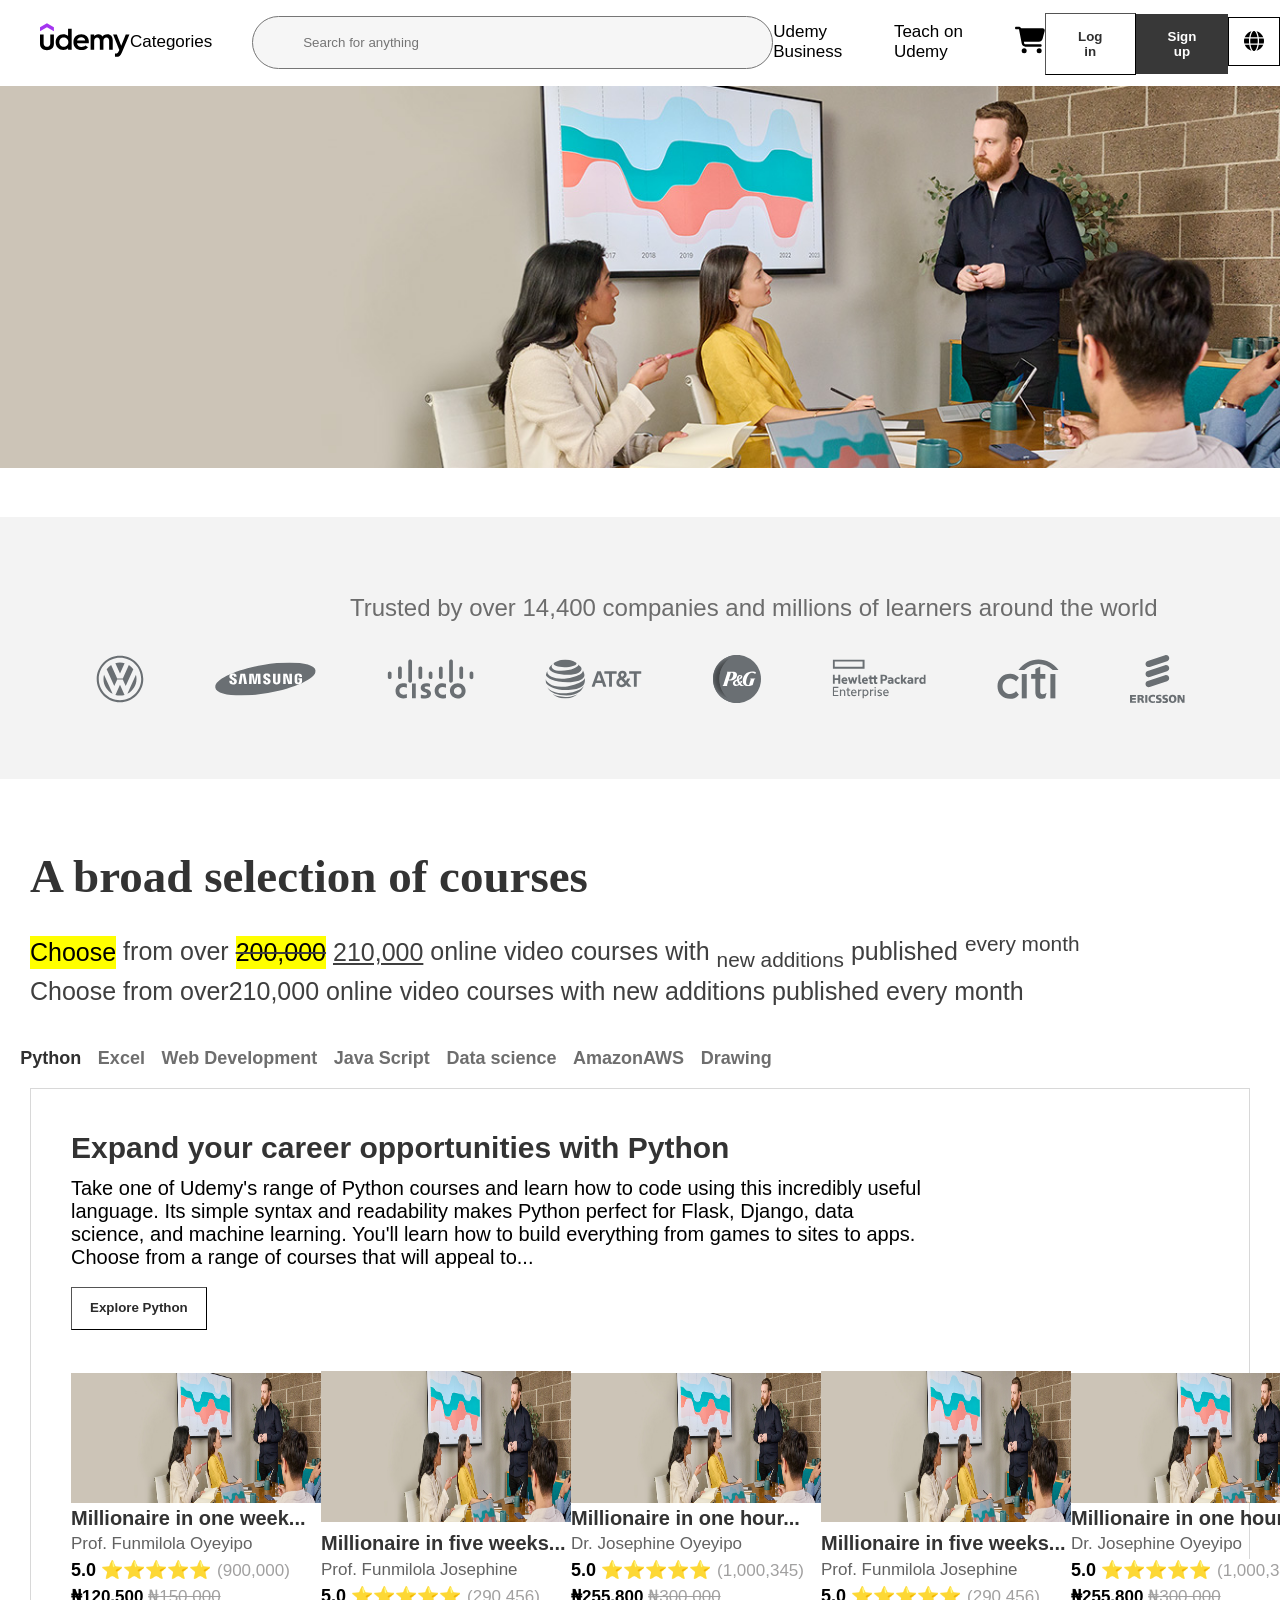
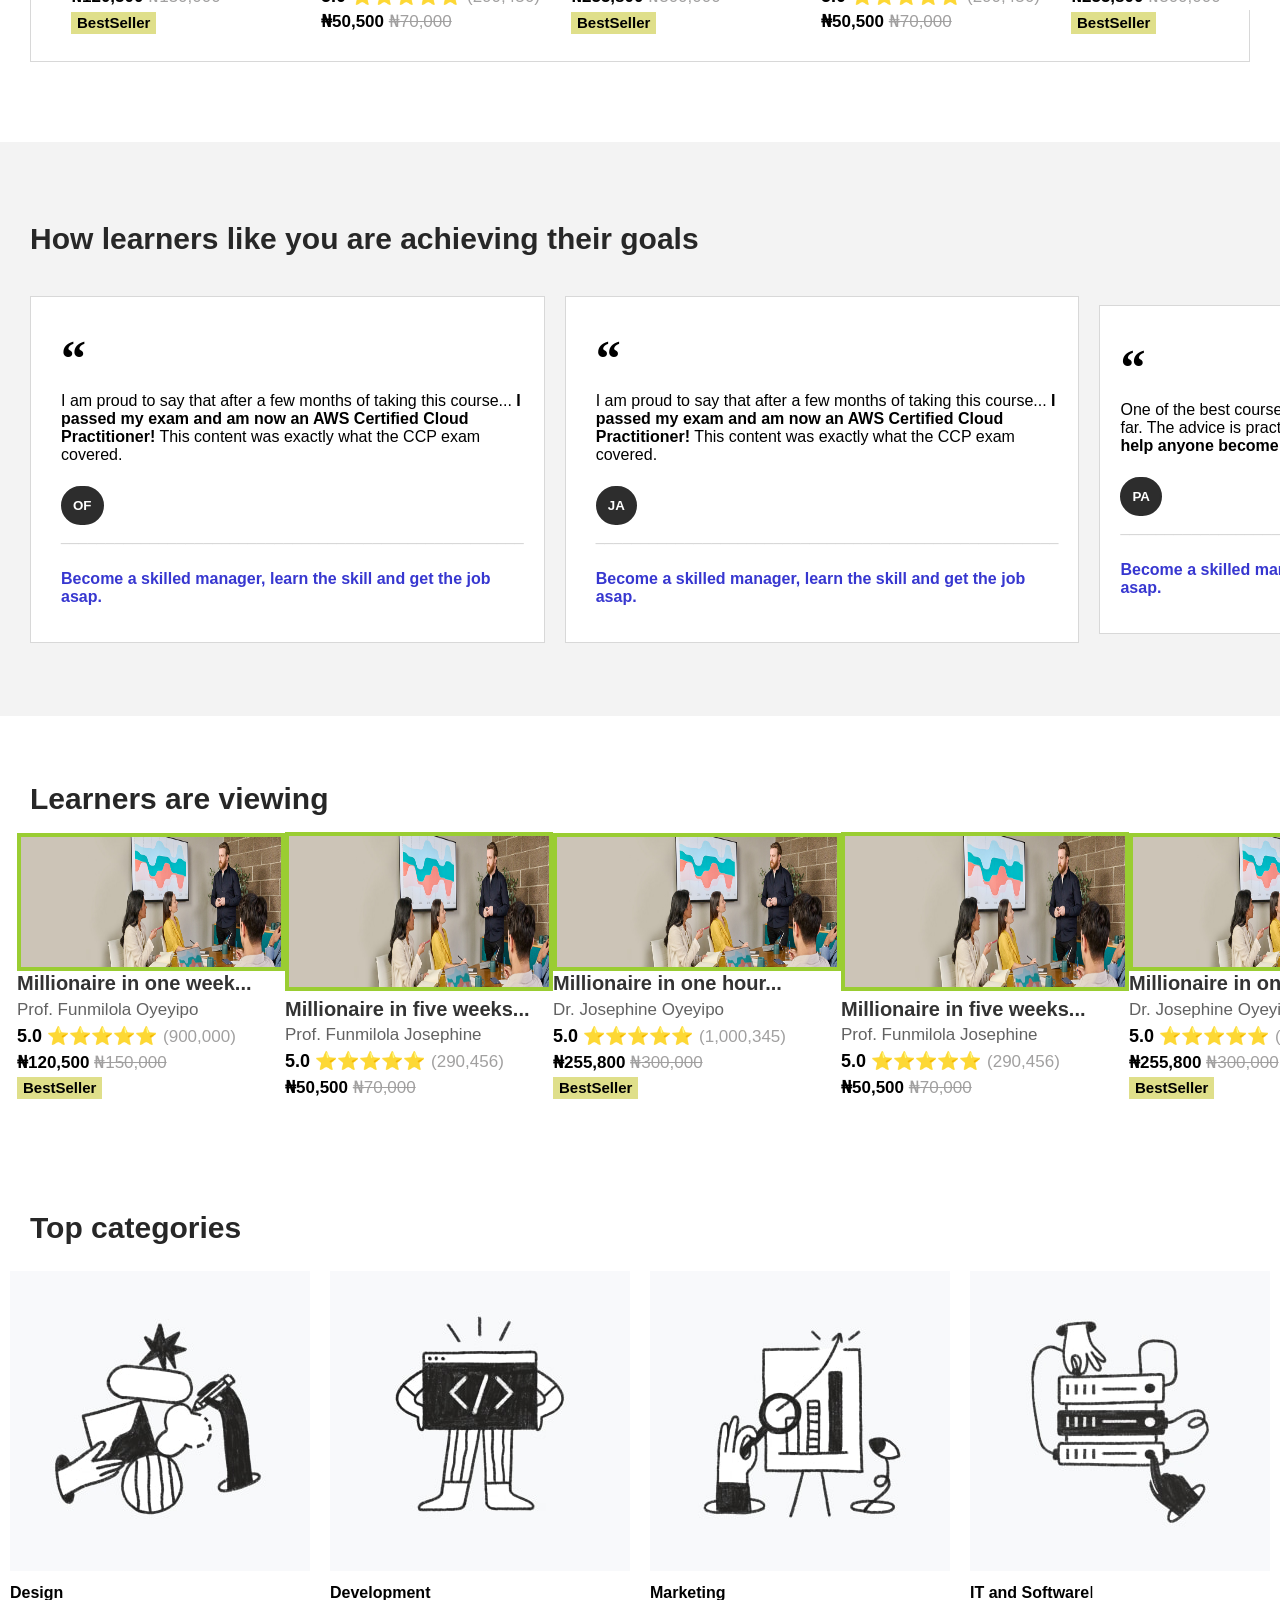
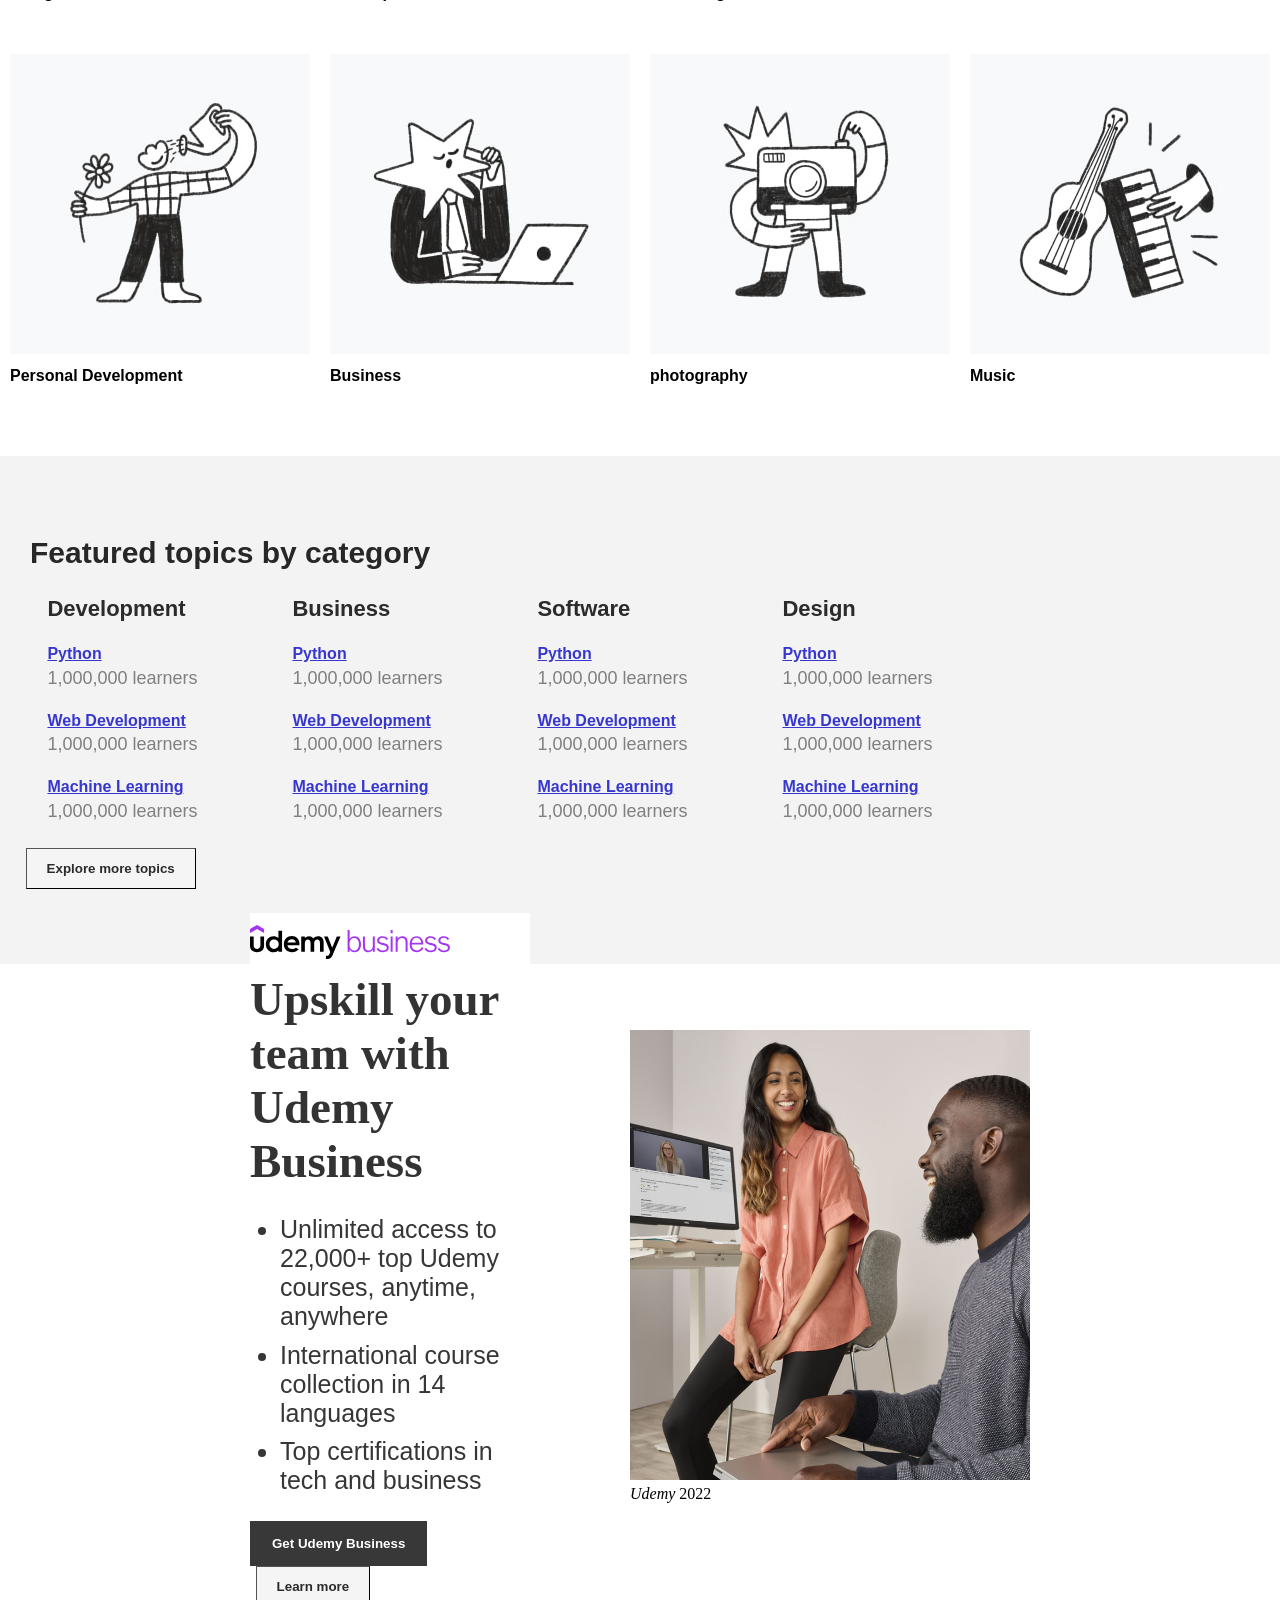
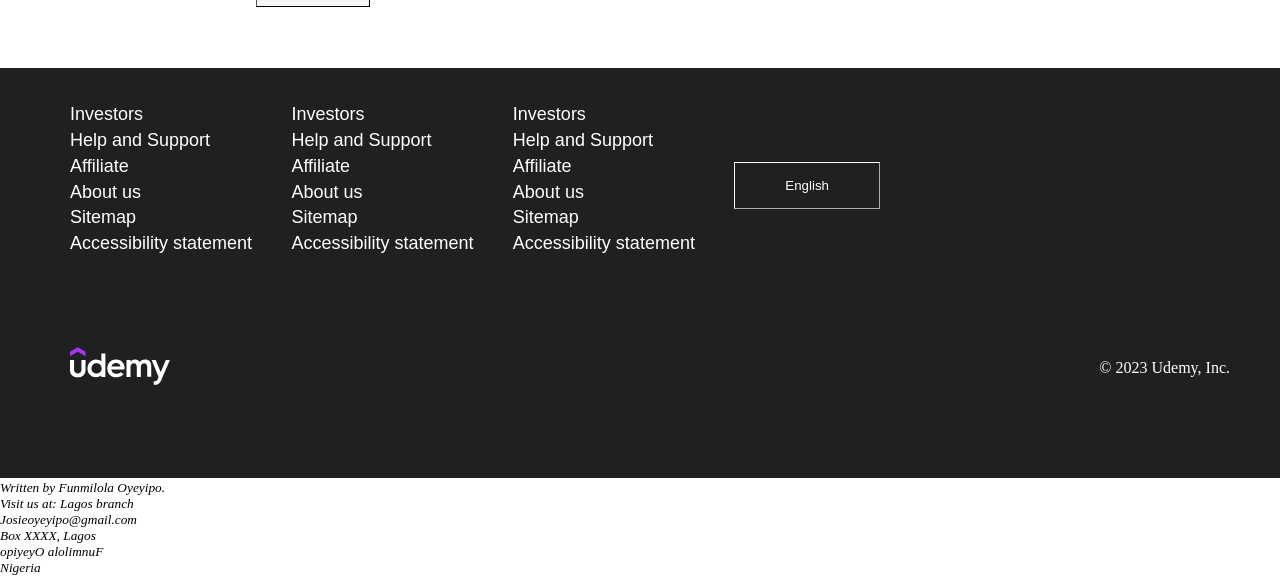
==== commit 9be56646: "udated page" ====
--- a/Udemy.html
+++ b/Udemy.html
@@ -9,7 +9,7 @@
         <ul class="home">
           <li>
             <img
-              src="logo-udemy.svg" 
+              src="logo-udemy.svg"
               width="90px"
               height="90px"
               alt="Udemy logo"
@@ -23,29 +23,30 @@
       </nav>
       <nav>
         <ul>
-            <li>
-                <input
-                  class="search"
-                  id="search"
-                  name="search"
-                  type="text"
-                  placeholder="Search for anything"
-                />
-              </li>
-              <li>
-                <a href="#">Udemy Business</a>
-              </li>
-              <li>
-                <a href="#">Teach on Udemy</a>
-              </li>
-              <li>
-                <img
-                  src="cart-shopping-solid.svg"
-                  width="30px"
-                  height="30px"
-                  alt="image"
-                />
-              </li>
+          <li>
+            <input
+              class="search"
+              id="search"
+              name="search"
+              autocomplete="on"
+              type="text"
+              placeholder="Search for anything"
+            />
+          </li>
+          <li>
+            <a href="#">Udemy Business</a>
+          </li>
+          <li>
+            <a href="#">Teach on Udemy</a>
+          </li>
+          <li>
+            <img
+              src="cart-shopping-solid.svg"
+              width="30px"
+              height="30px"
+              alt="image"
+            />
+          </li>
         </ul>
       </nav>
       <button class="Log-in"><b>Log in</b></button>
@@ -71,28 +72,28 @@
       </p>
       <ul class="content-left">
         <li>
-            <img src="Udemy 5.svg" alt="Image" />
-        </li>
-        <li>
-            <img src="Udemy 6.svg" alt="Image" />
-        </li>
-        <li>
-            <img src="Udemy 7.svg" alt="Image" />
-        </li>
-        <li>
-            <img src="Udemy 8.svg" alt="Image" />
-        </li>
-        <li>
-            <img src="Udemy 9.svg" alt="Image" />
-        </li>
-        <li>
-            <img src="Udemy 10.svg" alt="Image" />
-        </li>
-        <li>
-            <img src="Udemy 11.svg" alt="Image" />
-        </li>
-        <li>
-            <img src="Udemy 12.svg" alt="Image" />
+          <img src="Udemy 5.svg" alt="Image" />
+        </li>
+        <li>
+          <img src="Udemy 6.svg" alt="Image" />
+        </li>
+        <li>
+          <img src="Udemy 7.svg" alt="Image" />
+        </li>
+        <li>
+          <img src="Udemy 8.svg" alt="Image" />
+        </li>
+        <li>
+          <img src="Udemy 9.svg" alt="Image" />
+        </li>
+        <li>
+          <img src="Udemy 10.svg" alt="Image" />
+        </li>
+        <li>
+          <img src="Udemy 11.svg" alt="Image" />
+        </li>
+        <li>
+          <img src="Udemy 12.svg" alt="Image" />
         </li>
       </ul>
     </div>
@@ -100,342 +101,464 @@
     <h1>A broad selection of courses</h1>
     <div class="set-4">
       <br />
-      <p class="sentence-2">Choose from over 210,000 online video courses with new additions published every month</p>
-      <br/>
+      <p class="sentence-2">
+        <mark>Choose</mark> from over <del><mark>200,000</mark></del>
+        <ins>210,000</ins>
+        online video courses with <sub>new additions</sub> published
+        <sup>every month</sup>
+      </p>
+      <p class="sentence-2">
+        Choose from over210,000 online video courses with new additions
+        published every month
+      </p>
+      <br />
     </div>
     <div>
-        <ul class="content-left2">
+      <ul class="content-left2">
+        <li>
+          <a href="#" class="location-1"><b>Python</b></a>
+        </li>
+        <li>
+          <a href="#" class="location"><b>Excel</b></a>
+        </li>
+        <li>
+          <a href="#" class="location"><b>Web Development</b></a>
+        </li>
+        <li>
+          <a href="#" class="location"><b>Java Script</b></a>
+        </li>
+        <li>
+          <a href="#" class="location"><b>Data science</b></a>
+        </li>
+        <li>
+          <a href="#" class="location"><b>AmazonAWS</b></a>
+        </li>
+        <li>
+          <a href="#" class="location"><b>Drawing</b></a>
+        </li>
+      </ul>
+    </div>
+    <nav class="set-5">
+      <h2><b>Expand your career opportunities with Python</b></h2>
+      <p class="sentence-3">
+        Take one of Udemy's range of Python courses and learn how to code using
+        this incredibly useful language. Its simple syntax and readability makes
+        Python perfect for Flask, Django, data science, and machine learning.
+        You'll learn how to build everything from games to sites to apps. Choose
+        from a range of courses that will appeal to...
+      </p>
+      <button class="Explore-python"><b>Explore Python</b></button>
+      <ul class="set-9">
+        <li>
+          <img src="Udemy 1.jpg" width="250px" height="130px" alt="Image" />
+          <h2 class="sentence-4">Millionaire in one week...</h2>
+          <button class="coach-name">Prof. Funmilola Oyeyipo</button>
+          <br />
+          <button class="ratings"><b>5.0 ⭐⭐⭐⭐⭐</b></button
+          ><button class="rate">(900,000)</button>
+          <p class="rate-2"><b>₦120,500</b> <s class="rate">₦150,000</s></p>
+          <button class="bestseller"><b>BestSeller</b></button>
+        </li>
+        <li>
+          <img src="Udemy 1.jpg" width="250px" height="151px" alt="Image" />
+          <h2 class="sentence-5">Millionaire in five weeks...</h2>
+          <button class="coach-name">Prof. Funmilola Josephine</button>
+          <br />
+          <button class="ratings"><b>5.0 ⭐⭐⭐⭐⭐</b></button
+          ><button class="rate">(290,456)</button>
+          <p class="rate-2"><b>₦50,500</b> <s class="rate">₦70,000</s></p>
+        </li>
+        <li>
+          <img src="Udemy 1.jpg" width="250px" height="130px" alt="Image" />
+          <h2 class="sentence-4">Millionaire in one hour...</h2>
+          <button class="coach-name">Dr. Josephine Oyeyipo</button>
+          <br />
+          <button class="ratings"><b>5.0 ⭐⭐⭐⭐⭐</b></button
+          ><button class="rate">(1,000,345)</button>
+          <p class="rate-2"><b>₦255,800</b> <s class="rate">₦300,000</s></p>
+          <button class="bestseller"><b>BestSeller</b></button>
+        </li>
+        <li>
+          <img src="Udemy 1.jpg" width="250px" height="151px" alt="Image" />
+          <h2 class="sentence-5">Millionaire in five weeks...</h2>
+          <button class="coach-name">Prof. Funmilola Josephine</button>
+          <br />
+          <button class="ratings"><b>5.0 ⭐⭐⭐⭐⭐</b></button
+          ><button class="rate">(290,456)</button>
+          <p class="rate-2"><b>₦50,500</b> <s class="rate">₦70,000</s></p>
+        </li>
+        <li>
+          <img src="Udemy 1.jpg" width="250px" height="130px" alt="Image" />
+          <h2 class="sentence-4">Millionaire in one hour...</h2>
+          <button class="coach-name">Dr. Josephine Oyeyipo</button>
+          <br />
+          <button class="ratings"><b>5.0 ⭐⭐⭐⭐⭐</b></button
+          ><button class="rate">(1,000,345)</button>
+          <p class="rate-2"><b>₦255,800</b> <s class="rate">₦300,000</s></p>
+          <button class="bestseller"><b>BestSeller</b></button>
+        </li>
+      </ul>
+    </nav>
+    <div class="set-7">
+      <h3 class="h3-2">How learners like you are achieving their goals</h3>
+      <br />
+      <ul class="set-8">
+        <li class="List-1">
+          <p class="qoute"><b>“</b></p>
+          <p>
+            I am proud to say that after a few months of taking this course...
+            <b
+              >I passed my exam and am now an AWS Certified Cloud
+              Practitioner!</b
+            >
+            This content was exactly what the CCP exam covered.
+          </p>
+          <button class="WA"><b>OF</b></button>
+          <p class="line">
+            ____________________________________________________
+          </p>
+          <p class="sentence-6">
+            <b
+              >Become a skilled manager, learn the skill and get the job
+              asap.</b
+            >
+          </p>
+        </li>
+        <li class="List-1">
+          <p class="qoute"><b>“</b></p>
+          <p>
+            I am proud to say that after a few months of taking this course...
+            <b
+              >I passed my exam and am now an AWS Certified Cloud
+              Practitioner!</b
+            >
+            This content was exactly what the CCP exam covered.
+          </p>
+          <button class="WA"><b>JA</b></button>
+          <p class="line">
+            ____________________________________________________
+          </p>
+          <p class="sentence-6">
+            <b
+              >Become a skilled manager, learn the skill and get the job
+              asap.</b
+            >
+          </p>
+        </li>
+        <li class="List-3">
+          <p class="qoute"><b>“</b></p>
+          <p>
+            One of the best courses on management I have come across so far. The
+            advice is practical, and examples highly relatable.
+            <b>Would help anyone become a better manager.</b>
+          </p>
+          <button class="WA"><b>PA</b></button>
+          <p class="line">
+            ____________________________________________________
+          </p>
+          <p class="sentence-6">
+            <b
+              >Become a skilled manager, learn the skill and get the job
+              asap.</b
+            >
+          </p>
+        </li>
+      </ul>
+    </div>
+    <br />
+    <br />
+    <h3>Learners are viewing</h3>
+    <div>
+      <ul class="set-99">
+        <li>
+          <img
+            src="Udemy 1.jpg"
+            width="260px"
+            height="130px"
+            alt="Image"
+            class="image-set-1"
+          />
+          <h2 class="sentence-4">Millionaire in one week...</h2>
+          <button class="coach-name">Prof. Funmilola Oyeyipo</button>
+          <br />
+          <button class="ratings"><b>5.0 ⭐⭐⭐⭐⭐</b></button
+          ><button class="rate">(900,000)</button>
+          <p class="rate-2"><b>₦120,500</b> <s class="rate">₦150,000</s></p>
+          <button class="bestseller"><b>BestSeller</b></button>
+        </li>
+        <li>
+          <img
+            src="Udemy 1.jpg"
+            width="260px"
+            height="151px"
+            alt="Image"
+            class="image-set-1"
+          />
+          <h2 class="sentence-5">Millionaire in five weeks...</h2>
+          <button class="coach-name">Prof. Funmilola Josephine</button>
+          <br />
+          <button class="ratings"><b>5.0 ⭐⭐⭐⭐⭐</b></button
+          ><button class="rate">(290,456)</button>
+          <p class="rate-2"><b>₦50,500</b> <s class="rate">₦70,000</s></p>
+        </li>
+        <li>
+          <img
+            src="Udemy 1.jpg"
+            width="280px"
+            height="130px"
+            alt="Image"
+            class="image-set-1"
+          />
+          <h2 class="sentence-4">Millionaire in one hour...</h2>
+          <button class="coach-name">Dr. Josephine Oyeyipo</button>
+          <br />
+          <button class="ratings"><b>5.0 ⭐⭐⭐⭐⭐</b></button
+          ><button class="rate">(1,000,345)</button>
+          <p class="rate-2"><b>₦255,800</b> <s class="rate">₦300,000</s></p>
+          <button class="bestseller"><b>BestSeller</b></button>
+        </li>
+        <li>
+          <img
+            src="Udemy 1.jpg"
+            width="280px"
+            height="151px"
+            alt="Image"
+            class="image-set-1"
+          />
+          <h2 class="sentence-5">Millionaire in five weeks...</h2>
+          <button class="coach-name">Prof. Funmilola Josephine</button>
+          <br />
+          <button class="ratings"><b>5.0 ⭐⭐⭐⭐⭐</b></button
+          ><button class="rate">(290,456)</button>
+          <p class="rate-2"><b>₦50,500</b> <s class="rate">₦70,000</s></p>
+        </li>
+        <li>
+          <img
+            src="Udemy 1.jpg"
+            width="250px"
+            height="130px"
+            alt="Image"
+            class="image-set-1"
+          />
+          <h2 class="sentence-4">Millionaire in one hour...</h2>
+          <button class="coach-name">Dr. Josephine Oyeyipo</button>
+          <br />
+          <button class="ratings"><b>5.0 ⭐⭐⭐⭐⭐</b></button
+          ><button class="rate">(1,000,345)</button>
+          <p class="rate-2"><b>₦255,800</b> <s class="rate">₦300,000</s></p>
+          <button class="bestseller"><b>BestSeller</b></button>
+        </li>
+      </ul>
+    </div>
+    <br />
+    <br />
+    <br />
+    <br />
+    <h3>Top categories</h3>
+    <div>
+      <ul class="images">
+        <li>
+          <img src="design.jpg" />
+          <p class="p-1"><b>Design</b></p>
+        </li>
+        <li>
+          <img src="development.jpg" />
+          <p class="p-1"><b>Development</b></p>
+        </li>
+        <li>
+          <img src="marketing.jpg" />
+          <p class="p-1"><b>Marketing</b></p>
+        </li>
+        <li>
+          <img src="software.jpg" />
+          <p class="p-1"><b>IT and Software</b>I</p>
+        </li>
+      </ul>
+      <ul class="images">
+        <li>
+          <img src="personal dev.jpg" />
+          <p class="p-1"><b>Personal Development</b></p>
+        </li>
+        <li>
+          <img src="business.jpg" />
+          <p class="p-1"><b>Business</b></p>
+        </li>
+        <li>
+          <img src="photography.jpg" />
+          <p class="p-1"><b>photography</b></p>
+        </li>
+        <li>
+          <img src="music.jpg" />
+          <p class="p-1"><b>Music</b></p>
+        </li>
+      </ul>
+    </div>
+    <div class="set-10">
+      <h3 class="h3-2">Featured topics by category</h3>
+      <ul class="set-11">
+        <li>
+          <h4>Development</h4>
+          <br />
+          <p class="sentence-7">
+            <b><u>Python</u></b>
+          </p>
+          <p class="learners">1,000,000 learners</p>
+          <br />
+          <p class="sentence-7">
+            <b><u>Web Development</u></b>
+          </p>
+          <p class="learners">1,000,000 learners</p>
+          <br />
+          <p class="sentence-7">
+            <b><u>Machine Learning</u></b>
+          </p>
+          <p class="learners">1,000,000 learners</p>
+        </li>
+        <li>
+          <h4>Business</h4>
+          <br />
+          <p class="sentence-7">
+            <b><u>Python</u></b>
+          </p>
+          <p class="learners">1,000,000 learners</p>
+          <br />
+          <p class="sentence-7">
+            <b><u>Web Development</u></b>
+          </p>
+          <p class="learners">1,000,000 learners</p>
+          <br />
+          <p class="sentence-7">
+            <b><u>Machine Learning</u></b>
+          </p>
+          <p class="learners">1,000,000 learners</p>
+        </li>
+        <li>
+          <h4>Software</h4>
+          <br />
+          <p class="sentence-7">
+            <b><u>Python</u></b>
+          </p>
+          <p class="learners">1,000,000 learners</p>
+          <br />
+          <p class="sentence-7">
+            <b><u>Web Development</u></b>
+          </p>
+          <p class="learners">1,000,000 learners</p>
+          <br />
+          <p class="sentence-7">
+            <b><u>Machine Learning</u></b>
+          </p>
+          <p class="learners">1,000,000 learners</p>
+        </li>
+        <li>
+          <h4>Design</h4>
+          <br />
+          <p class="sentence-7">
+            <b><u>Python</u></b>
+          </p>
+          <p class="learners">1,000,000 learners</p>
+          <br />
+          <p class="sentence-7">
+            <b><u>Web Development</u></b>
+          </p>
+          <p class="learners">1,000,000 learners</p>
+          <br />
+          <p class="sentence-7">
+            <b><u>Machine Learning</u></b>
+          </p>
+          <p class="learners">1,000,000 learners</p>
+        </li>
+      </ul>
+      <br />
+      <button class="explore-more-topics"><b>Explore more topics</b></button>
+    </div>
+    <br />
+    <br />
+    <br />
+    <br />
+    <br />
+    <br />
+    <br />
+    <br />
+    <header>
+      <main>
+        <div class="content-left-1">
+          <img src="Udemy business.svg" width="200px" height="50px" />
+          <h1 class="h1-2">Upskill your team with Udemy Business</h1>
+          <ul class="List-4">
             <li>
-                <a href="#" class="location-1"><b>Python</b></a>
+              <p>
+                Unlimited access to 22,000+ top Udemy courses, anytime, anywhere
+              </p>
             </li>
             <li>
-                <a href="#" class="location"><b>Excel</b></a>
+              <p>International course collection in 14 languages</p>
             </li>
             <li>
-                <a href="#" class="location"><b>Web Development</b></a>
-            </li>
-            <li>
-                <a href="#" class="location"><b>Java Script</b></a>
-            </li>
-            <li>
-                <a href="#" class="location"><b>Data science</b></a>
-            </li>
-            <li>
-                <a href="#" class="location"><b>AmazonAWS</b></a>
-            </li>
-            <li>
-                <a href="#" class="location"><b>Drawing</b></a>
+              <p>Top certifications in tech and business</p>
             </li>
           </ul>
-    </div>
-    <nav class="set-5">
-            <h2><b>Expand your career opportunities with Python</b></h2>
-            <p class="sentence-3">Take one of Udemy's range of Python courses and learn how 
-                to code using this incredibly useful language. Its simple syntax and readability 
-                makes Python perfect for Flask, Django, data science, and machine learning. You'll 
-                learn how to build everything from games to sites to apps. Choose from a range of 
-                courses that will appeal to...
-            </p>
-            <button class="Explore-python"><b>Explore Python</b></button>
-            <ul class="set-9">
-                <li>
-                    <img src="Udemy 1.jpg" width="250px" height="130px" alt="Image" />
-                    <h2 class="sentence-4">Millionaire in one week...</h2>
-                    <button class="coach-name">Prof. Funmilola Oyeyipo</button>
-                    <br/>
-                    <button class="ratings"><b>5.0 ⭐⭐⭐⭐⭐</b></button><button class="rate">(900,000)</button>
-                    <p class="rate-2"><b>₦120,500</b>   <s class="rate">₦150,000</s></p>
-                    <button class="bestseller"><b>BestSeller</b></button>
-                </li>
-                <li>
-                    <img src="Udemy 1.jpg" width="250px" height="151px" alt="Image" />
-                    <h2 class="sentence-5">Millionaire in five weeks...</h2>
-                    <button class="coach-name">Prof. Funmilola Josephine</button>
-                    <br/>
-                    <button class="ratings"><b>5.0 ⭐⭐⭐⭐⭐</b></button><button class="rate">(290,456)</button>
-                    <p class="rate-2"><b>₦50,500</b>    <s class="rate">₦70,000</s></p>
-                </li>
-                <li>
-                    <img src="Udemy 1.jpg" width="250px" height="130px" alt="Image" />
-                    <h2 class="sentence-4">Millionaire in one hour...</h2>
-                    <button class="coach-name">Dr. Josephine Oyeyipo</button>
-                    <br/>
-                    <button class="ratings"><b>5.0 ⭐⭐⭐⭐⭐</b></button><button class="rate">(1,000,345)</button>
-                    <p class="rate-2"><b>₦255,800</b>   <s class="rate">₦300,000</s></p>
-                    <button class="bestseller"><b>BestSeller</b></button>
-                </li>
-                <li>
-                    <img src="Udemy 1.jpg" width="250px" height="151px" alt="Image" />
-                    <h2 class="sentence-5">Millionaire in five weeks...</h2>
-                    <button class="coach-name">Prof. Funmilola Josephine</button>
-                    <br/>
-                    <button class="ratings"><b>5.0 ⭐⭐⭐⭐⭐</b></button><button class="rate">(290,456)</button>
-                    <p class="rate-2"><b>₦50,500</b>    <s class="rate">₦70,000</s></p>
-                </li>
-                <li>
-                    <img src="Udemy 1.jpg" width="250px" height="130px" alt="Image" />
-                    <h2 class="sentence-4">Millionaire in one hour...</h2>
-                    <button class="coach-name">Dr. Josephine Oyeyipo</button>
-                    <br/>
-                    <button class="ratings"><b>5.0 ⭐⭐⭐⭐⭐</b></button><button class="rate">(1,000,345)</button>
-                    <p class="rate-2"><b>₦255,800</b>   <s class="rate">₦300,000</s></p>
-                    <button class="bestseller"><b>BestSeller</b></button>
-                </li>
-            </ul>
-        </nav>
-        <div class="set-7">
-            <h3 class="h3-2">How learners like you are achieving their goals</h3>
-            <br/>
-            <ul class="set-8">
-                <li class="List-1">
-                    <p class="qoute"><b>“</b></p>
-                    <p>
-                        I am proud to say that after a few months of taking this course... <b>I passed my exam and am 
-                        now an AWS Certified Cloud Practitioner!</b> This content was exactly what the CCP exam
-                        covered.
-                    </p>
-                    <button class="WA"><b>OF</b></button>
-                    <P class="line">____________________________________________________</P>
-                    <P class="sentence-6"><b>Become a skilled manager, learn the skill and get the job asap.</b></P>
-                </li>
-                <li class="List-1">
-                    <p class="qoute"><b>“</b></p>
-                    <p>
-                        I am proud to say that after a few months of taking this course... <b>I passed my exam and am 
-                        now an AWS Certified Cloud Practitioner!</b> This content was exactly what the CCP exam
-                        covered.
-                    </p>
-                    <button class="WA"><b>JA</b></button>
-                    <P class="line">____________________________________________________</P>
-                    <P class="sentence-6"><b>Become a skilled manager, learn the skill and get the job asap.</b></P>
-                </li>
-                <li class="List-3">
-                    <p class="qoute"><b>“</b></p>
-                    <p>
-                        One of the best courses on management I have come across so far. The advice is practical, and examples highly relatable. <b>Would help anyone become a better manager.</b>
-                    </p>
-                    <button class="WA"><b>PA</b></button>
-                    <P class="line">____________________________________________________</P>
-                    <P class="sentence-6"><b>Become a skilled manager, learn the skill and get the job asap.</b></P>
-                </li>
-            </ul>
+          <button class="sign-up"><b>Get Udemy Business</b></button>
+          <button class="explore-more-topics"><b>Learn more</b></button>
         </div>
-        <br/>
-        <br/>
-        <h3>Learners are viewing</h3>
-        <div>
-            <ul class="set-99">
-                <li>
-                    <img src="Udemy 1.jpg" width="260px" height="130px" alt="Image" class="image-set-1" />
-                    <h2 class="sentence-4">Millionaire in one week...</h2>
-                    <button class="coach-name">Prof. Funmilola Oyeyipo</button>
-                    <br/>
-                    <button class="ratings"><b>5.0 ⭐⭐⭐⭐⭐</b></button><button class="rate">(900,000)</button>
-                    <p class="rate-2"><b>₦120,500</b>   <s class="rate">₦150,000</s></p>
-                    <button class="bestseller"><b>BestSeller</b></button>
-                </li>
-                <li>
-                    <img src="Udemy 1.jpg" width="260px" height="151px" alt="Image" class="image-set-1" />
-                    <h2 class="sentence-5">Millionaire in five weeks...</h2>
-                    <button class="coach-name">Prof. Funmilola Josephine</button>
-                    <br/>
-                    <button class="ratings"><b>5.0 ⭐⭐⭐⭐⭐</b></button><button class="rate">(290,456)</button>
-                    <p class="rate-2"><b>₦50,500</b>    <s class="rate">₦70,000</s></p>
-                </li>
-                <li>
-                    <img src="Udemy 1.jpg" width="280px" height="130px" alt="Image" class="image-set-1" />
-                    <h2 class="sentence-4">Millionaire in one hour...</h2>
-                    <button class="coach-name">Dr. Josephine Oyeyipo</button>
-                    <br/>
-                    <button class="ratings"><b>5.0 ⭐⭐⭐⭐⭐</b></button><button class="rate">(1,000,345)</button>
-                    <p class="rate-2"><b>₦255,800</b>   <s class="rate">₦300,000</s></p>
-                    <button class="bestseller"><b>BestSeller</b></button>
-                </li>
-                <li>
-                    <img src="Udemy 1.jpg" width="280px" height="151px" alt="Image" class="image-set-1" />
-                    <h2 class="sentence-5">Millionaire in five weeks...</h2>
-                    <button class="coach-name">Prof. Funmilola Josephine</button>
-                    <br/>
-                    <button class="ratings"><b>5.0 ⭐⭐⭐⭐⭐</b></button><button class="rate">(290,456)</button>
-                    <p class="rate-2"><b>₦50,500</b>    <s class="rate">₦70,000</s></p>
-                </li>
-                <li>
-                    <img src="Udemy 1.jpg" width="250px" height="130px" alt="Image" class="image-set-1" />
-                    <h2 class="sentence-4">Millionaire in one hour...</h2>
-                    <button class="coach-name">Dr. Josephine Oyeyipo</button>
-                    <br/>
-                    <button class="ratings"><b>5.0 ⭐⭐⭐⭐⭐</b></button><button class="rate">(1,000,345)</button>
-                    <p class="rate-2"><b>₦255,800</b>   <s class="rate">₦300,000</s></p>
-                    <button class="bestseller"><b>BestSeller</b></button>
-                </li>
-            </ul>
+        <div class="content-right-1">
+          <img src="UB_Promo_800x800.jpg" width="400px" height="450px" />
+          <p><cite>Udemy</cite> 2022</p>
         </div>
-        <br/>
-        <br/>
-        <br/>
-        <br/>
-        <h3>Top categories</h3>
-        <div>
-            <ul class="images">
-                <li>
-                    <img src="design.jpg" />
-                    <p class="p-1"><b>Design</b></p>
-                </li>
-                <li>
-                    <img src="development.jpg" />
-                    <p class="p-1"><b>Development</b></p>
-                </li>
-                <li>
-                    <img src="marketing.jpg" />
-                    <p class="p-1"><b>Marketing</b></p>
-                </li>
-                <li>
-                    <img src="software.jpg" />
-                    <p class="p-1"><b>IT and Software</b>I</p>
-                </li>
-            </ul>
-            <ul class="images">
-                <li>
-                    <img src="personal dev.jpg" />
-                    <p class="p-1"><b>Personal Development</b></p>
-                </li>
-                <li>
-                    <img src="business.jpg" />
-                    <p class="p-1"><b>Business</b></p>
-                </li>
-                <li>
-                    <img src="photography.jpg" />
-                    <p class="p-1"><b>photography</b></p>
-                </li>
-                <li>
-                    <img src="music.jpg" />
-                    <p class="p-1"><b>Music</b></p>
-                </li>
-            </ul>
-        </div>
-        <div class="set-10">
-            <h3 class="h3-2">Featured topics by category</h3>
-            <ul class="set-11">
-                <li>
-                    <h4>Development</h4>
-                    <br/>
-                    <p class="sentence-7"><b><u>Python</u></b></p>
-                    <p class="learners">1,000,000 learners</p>
-                    <br/>
-                    <p class="sentence-7"><b><u>Web Development</u></b></p>
-                    <p class="learners">1,000,000 learners</p>
-                    <br/>
-                    <p class="sentence-7"><b><u>Machine Learning</u></b></p>
-                    <p class="learners">1,000,000 learners</p>
-                </li>
-                <li>
-                    <h4>Business</h4>
-                    <br/>
-                    <p class="sentence-7"><b><u>Python</u></b></p>
-                    <p class="learners">1,000,000 learners</p>
-                    <br/>
-                    <p class="sentence-7"><b><u>Web Development</u></b></p>
-                    <p class="learners">1,000,000 learners</p>
-                    <br/>
-                    <p class="sentence-7"><b><u>Machine Learning</u></b></p>
-                    <p class="learners">1,000,000 learners</p>
-                </li>
-                <li>
-                    <h4>Software</h4>
-                    <br/>
-                    <p class="sentence-7"><b><u>Python</u></b></p>
-                    <p class="learners">1,000,000 learners</p>
-                    <br/>
-                    <p class="sentence-7"><b><u>Web Development</u></b></p>
-                    <p class="learners">1,000,000 learners</p>
-                    <br/>
-                    <p class="sentence-7"><b><u>Machine Learning</u></b></p>
-                    <p class="learners">1,000,000 learners</p>
-                </li>
-                <li>
-                    <h4>Design</h4>
-                    <br/>
-                    <p class="sentence-7"><b><u>Python</u></b></p>
-                    <p class="learners">1,000,000 learners</p>
-                    <br/>
-                    <p class="sentence-7"><b><u>Web Development</u></b></p>
-                    <p class="learners">1,000,000 learners</p>
-                    <br/>
-                    <p class="sentence-7"><b><u>Machine Learning</u></b></p>
-                    <p class="learners">1,000,000 learners</p>
-                </li>
-            </ul>
-            <br/>
-            <button class="explore-more-topics"><b>Explore more topics</b></button>
-        </div>
-        <br/>
-        <br/>
-        <br/>
-        <br/>
-        <br/>
-        <br/>
-        <br/>
-        <br/>
-        <header>
-            <main>
-                <div class="content-left-1">
-                    <img src="Udemy business.svg" width="200px" height="50px" />
-                    <h1 class="h1-2">Upskill your team with Udemy Business</h1>
-                        <ul class="List-4">
-                            <li>
-                                <p>Unlimited access to 22,000+ top Udemy courses, anytime, anywhere</p>
-                            </li>
-                            <li>
-                                <p>International course collection in 14 languages</p>
-                            </li>
-                            <li>
-                                <p>Top certifications in tech and business</p>
-                            </li>
-                        </ul>
-                    <button class="sign-up"><b>Get Udemy Business</b></button>
-                    <button class="explore-more-topics"><b>Learn more</b></button>
-                </div>
-                <div class="content-right-1">
-                    <img src="UB_Promo_800x800.jpg" width="400px" height="450px" />
-                </div>
-            </main>
-        </header>
-        <div class="set-12">
-            <ul class="set-13">
-                <li>
-                    <p>Investors</p>
-                    <p>Help and Support</p>
-                    <p>Affiliate</p>
-                    <p>About us</p>
-                    <p>Sitemap</p>
-                    <p>Accessibility statement</p>
-                </li>
-                <li>
-                    <p>Investors</p>
-                    <p>Help and Support</p>
-                    <p>Affiliate</p>
-                    <p>About us</p>
-                    <p>Sitemap</p>
-                    <p>Accessibility statement</p>
-                </li>
-                <li>
-                    <p>Investors</p>
-                    <p>Help and Support</p>
-                    <p>Affiliate</p>
-                    <p>About us</p>
-                    <p>Sitemap</p>
-                    <p>Accessibility statement</p>
-                </li>
-                <button class="english">English</button>
-            </ul>
-            <ul class="set-14">
-                <li>
-                    <img src="logo-udemy-inverted.svg" width="100px" height="200px" alt="image" class="image-2" />
-                </li>
-                <li>
-                    <p>© 2023 Udemy, Inc.</p>
-                </li>
-            </ul>
-        </div>
+      </main>
+    </header>
+    <div class="set-12">
+      <ul class="set-13">
+        <li>
+          <p>Investors</p>
+          <p>Help and Support</p>
+          <p>Affiliate</p>
+          <p>About us</p>
+          <p>Sitemap</p>
+          <p>Accessibility statement</p>
+        </li>
+        <li>
+          <p>Investors</p>
+          <p>Help and Support</p>
+          <p>Affiliate</p>
+          <p>About us</p>
+          <p>Sitemap</p>
+          <p>Accessibility statement</p>
+        </li>
+        <li>
+          <p>Investors</p>
+          <p>Help and Support</p>
+          <p>Affiliate</p>
+          <p>About us</p>
+          <p>Sitemap</p>
+          <p>Accessibility statement</p>
+        </li>
+        <button class="english">English</button>
+      </ul>
+      <ul class="set-14">
+        <li>
+          <img
+            src="logo-udemy-inverted.svg"
+            width="100px"
+            height="200px"
+            alt="image"
+            class="image-2"
+          />
+        </li>
+        <li>
+          <p>© 2023 Udemy, Inc.</p>
+        </li>
+      </ul>
+    </div>
+    <address>
+      <small>
+        Written by Funmilola Oyeyipo.<br />
+        Visit us at: Lagos branch<br />
+        Josieoyeyipo@gmail.com<br />
+        Box XXXX, Lagos<br />
+        <bdo dir="rtl">Funmilola Oyeyipo</bdo><br />
+        Nigeria</small
+      >
+    </address>
   </body>
-</html>+</html>
--- a/Udemystyle.css
+++ b/Udemystyle.css
@@ -1,525 +1,521 @@
-
 * {
-    margin: 0px; 
-    padding-top: 2px;
-    padding-bottom: 2.8px;
-}
-
+  margin: 0px;
+  padding-top: 2px;
+  padding-bottom: 2.8px;
+}
 
 header {
-    height: 75px; 
-    display: flex; 
-    justify-content:space-evenly;
-    align-items: center; 
-    list-style-type: none;
-    width: 100%;
-}
-
+  height: 75px;
+  display: flex;
+  justify-content: space-evenly;
+  align-items: center;
+  list-style-type: none;
+  width: 100%;
+}
+
+.home {
+  justify-content: space-around;
+}
 
 ul {
-    display: flex;
-    list-style-type: none;
-    align-items: center;
+  display: flex;
+  list-style-type: none;
+  align-items: center;
 }
 
 ul li a {
-    padding: 0px; 
-    text-decoration: none; 
-    color: black;
-    display: inline-block;
-    font-size: 17px;
-    font-family: sans-serif;
+  padding: 0px;
+  text-decoration: none;
+  color: black;
+  display: inline-block;
+  font-size: 17px;
+  font-family: sans-serif;
 }
 
 .search {
-    border-style:solid;
-    border-radius: 100px;
-    padding-right: 300px;
-    border-width: 1px;
-    padding-top: 18px;
-    padding-bottom: 18px;
-    padding-left: 50px;
-    background-color:rgb(246, 246, 246);
+  border-style: solid;
+  border-radius: 100px;
+  padding-right: 300px;
+  border-width: 1px;
+  padding-top: 18px;
+  padding-bottom: 18px;
+  padding-left: 50px;
+  background-color: rgb(246, 246, 246);
 }
 
 .log-in {
-    padding-top: 15px;
-    padding-right: 25px;
-    padding-left: 25px;
-    padding-bottom: 15px;
-    background-color: white;
-    border-width: 1px;
-    color: rgb(47, 47, 47);
+  padding-top: 15px;
+  padding-right: 25px;
+  padding-left: 25px;
+  padding-bottom: 15px;
+  background-color: white;
+  border-width: 1px;
+  color: rgb(47, 47, 47);
 }
 
 .sign-up {
-    padding-top: 15px;
-    padding-right: 22px;
-    padding-left: 22px;
-    padding-bottom: 15px;
-    color: white;
-    background-color: rgb(56, 56, 56);
-    border-style: none;
+  padding-top: 15px;
+  padding-right: 22px;
+  padding-left: 22px;
+  padding-bottom: 15px;
+  color: white;
+  background-color: rgb(56, 56, 56);
+  border-style: none;
 }
 
 .globe {
-    border-style: solid;
-    border-width: 1px;
-    padding-top: 13px;
-    padding-bottom: 14px;
-    padding-left: 15px;
-    padding-right: 15px;
+  border-style: solid;
+  border-width: 1px;
+  padding-top: 13px;
+  padding-bottom: 14px;
+  padding-left: 15px;
+  padding-right: 15px;
 }
 
 .udemy-1 {
-    width: 100%;
-}
-   
+  width: 100%;
+}
+
 .set {
-    background-color: rgb(243, 243, 243);
-    margin-top: 10px;
-    margin-bottom: 50px;
+  background-color: rgb(243, 243, 243);
+  margin-top: 10px;
+  margin-bottom: 50px;
 }
 
 .sentence-1 {
-    padding-top: 75px;
-    padding-left: 350px;
-    font-family:'Segoe UI', Tahoma, Geneva, Verdana, sans-serif;
-    color: rgb(108, 108, 108);
-    font-size: 24px;
-    margin-bottom: 25px;
+  padding-top: 75px;
+  padding-left: 350px;
+  font-family: "Segoe UI", Tahoma, Geneva, Verdana, sans-serif;
+  color: rgb(108, 108, 108);
+  font-size: 24px;
+  margin-bottom: 25px;
 }
 
 .content-left {
-    list-style-type: none;
-    justify-content: space-around;
-    padding-left: 60px;
-    padding-right: 60px;
-    margin-bottom: 60px;
+  list-style-type: none;
+  justify-content: space-around;
+  padding-left: 60px;
+  padding-right: 60px;
+  margin-bottom: 60px;
 }
 
 h1 {
-    font-size: 47px;
-    padding-left: 30px;
-    color: rgb(51, 51, 51);
+  font-size: 47px;
+  padding-left: 30px;
+  color: rgb(51, 51, 51);
 }
 
 .set-4 {
-    font-size: 20px;
-    padding-left: 30px;
-    font-family: 'Lucida Sans', 'Lucida Sans Regular', 'Lucida Grande', 'Lucida Sans Unicode', Geneva, Verdana, sans-serif;
+  font-size: 20px;
+  padding-left: 30px;
+  font-family: "Lucida Sans", "Lucida Sans Regular", "Lucida Grande",
+    "Lucida Sans Unicode", Geneva, Verdana, sans-serif;
 }
 
 .sentence-2 {
-    color: rgb(63, 63, 63);
-    font-family:Arial, Helvetica, sans-serif;
-    font-size: 25px;
+  color: rgb(63, 63, 63);
+  font-family: Arial, Helvetica, sans-serif;
+  font-size: 25px;
 }
 
 .content-left2 {
-    list-style-type: none;
-    justify-content: space-around;
-    padding-right: 500px;
-    padding-left: 10px;
-    padding-top: 10px;
+  list-style-type: none;
+  justify-content: space-around;
+  padding-right: 500px;
+  padding-left: 10px;
+  padding-top: 10px;
 }
 
 .location {
-    color: rgb(110, 110, 110);
-    font-size: 18px;
-    font-family:Verdana, Geneva, Tahoma, sans-serif
+  color: rgb(110, 110, 110);
+  font-size: 18px;
+  font-family: Verdana, Geneva, Tahoma, sans-serif;
 }
 
 .location-1 {
-    color: rgb(48, 48, 48);
-    font-size: 18px;
-    padding-left: 0px;
-    margin-left: 2px;
-    font-family:Verdana, Geneva, Tahoma, sans-serif
+  color: rgb(48, 48, 48);
+  font-size: 18px;
+  padding-left: 0px;
+  margin-left: 2px;
+  font-family: Verdana, Geneva, Tahoma, sans-serif;
 }
 
 h2 {
-    font-size: 30px;
-    color: rgb(51, 51, 51);
-    font-family:'Segoe UI', Tahoma, Geneva, Verdana, sans-serif
+  font-size: 30px;
+  color: rgb(51, 51, 51);
+  font-family: "Segoe UI", Tahoma, Geneva, Verdana, sans-serif;
 }
 
 .set-5 {
-    border-style: solid;
-    border-width: 1px;
-    margin-left: 30px;
-    align-items: center;
-    margin-right: 30px;
-    margin-top: 10px;
-    padding-left: 40px;
-    border-color: rgb(216, 216, 216);
-    padding-top: 40px;
-    padding-bottom: 20px;
-    margin-bottom: 50px;
+  border-style: solid;
+  border-width: 1px;
+  margin-left: 30px;
+  align-items: center;
+  margin-right: 30px;
+  margin-top: 10px;
+  padding-left: 40px;
+  border-color: rgb(216, 216, 216);
+  padding-top: 40px;
+  padding-bottom: 20px;
+  margin-bottom: 50px;
 }
 
 .sentence-3 {
-    font-size: 20px;
-    padding-top: 10px;
-    padding-right: 320px;
-    font-family: 'Segoe UI', Tahoma, Geneva, Verdana, sans-serif;
-    margin-bottom: 15px;
+  font-size: 20px;
+  padding-top: 10px;
+  padding-right: 320px;
+  font-family: "Segoe UI", Tahoma, Geneva, Verdana, sans-serif;
+  margin-bottom: 15px;
 }
 
 .Explore-python {
-    padding-top: 12px;
-    padding-bottom: 14px;
-    padding-right: 18px;
-    padding-left: 18px;
-    border-width: 1px;
-    background-color: white;
-    font-family: 'Segoe UI', Tahoma, Geneva, Verdana, sans-serif;
-    color: rgb(43, 43, 43);
-    margin-bottom: 35px;
-}
-        
+  padding-top: 12px;
+  padding-bottom: 14px;
+  padding-right: 18px;
+  padding-left: 18px;
+  border-width: 1px;
+  background-color: white;
+  font-family: "Segoe UI", Tahoma, Geneva, Verdana, sans-serif;
+  color: rgb(43, 43, 43);
+  margin-bottom: 35px;
+}
+
 .set-6 {
-    padding: 0px;
-    list-style-type: none;
-    justify-content: space-around;
-    margin-left: 230px;
-    margin-bottom: 40px;
-}
-
-.bestseller{
-    background-color: rgb(223, 223, 138);
-    border: none;
-    font-size: 15px;
-    margin-top: 2px;
-    font-family: 'Segoe UI', Tahoma, Geneva, Verdana, sans-serif;
+  padding: 0px;
+  list-style-type: none;
+  justify-content: space-around;
+  margin-left: 230px;
+  margin-bottom: 40px;
+}
+
+.bestseller {
+  background-color: rgb(223, 223, 138);
+  border: none;
+  font-size: 15px;
+  margin-top: 2px;
+  font-family: "Segoe UI", Tahoma, Geneva, Verdana, sans-serif;
 }
 
 .sentence-4 {
-    font-size: 20px;
-    padding-top: 1px;
+  font-size: 20px;
+  padding-top: 1px;
 }
 
 .sentence-5 {
-    font-size: 20px;
-    padding-top: 7px;
+  font-size: 20px;
+  padding-top: 7px;
 }
 
 .name {
-    font-size: 15px;
-    color: gray;
-    font-family:'Segoe UI', Tahoma, Geneva, Verdana, sans-serif;
+  font-size: 15px;
+  color: gray;
+  font-family: "Segoe UI", Tahoma, Geneva, Verdana, sans-serif;
 }
 
 .ratings {
-    font-family :'Segoe UI', Tahoma, Geneva, Verdana, sans-serif;
-    border: none;
-    background-color: white;
-    font-size: 18px;
-    padding-left: 0px;
+  font-family: "Segoe UI", Tahoma, Geneva, Verdana, sans-serif;
+  border: none;
+  background-color: white;
+  font-size: 18px;
+  padding-left: 0px;
 }
 
 .rate {
-    font-family: 'Segoe UI', Tahoma, Geneva, Verdana, sans-serif;
-    border: none;
-    border: none;
-    background-color: white;
-    font-size: 17px;
-    padding-left: 0px;
-    color: rgb(161, 160, 160);
+  font-family: "Segoe UI", Tahoma, Geneva, Verdana, sans-serif;
+  border: none;
+  border: none;
+  background-color: white;
+  font-size: 17px;
+  padding-left: 0px;
+  color: rgb(161, 160, 160);
 }
 
 .coach-name {
-    font-family: 'Segoe UI', Tahoma, Geneva, Verdana, sans-serif;
-    border: none;
-    border: none;
-    background-color: white;
-    font-size: 17px;
-    padding-left: 0px;
-    color: rgb(98, 98, 98);
-}
-
+  font-family: "Segoe UI", Tahoma, Geneva, Verdana, sans-serif;
+  border: none;
+  border: none;
+  background-color: white;
+  font-size: 17px;
+  padding-left: 0px;
+  color: rgb(98, 98, 98);
+}
 
 .rate-2 {
-    font-family: 'Segoe UI', Tahoma, Geneva, Verdana, sans-serif;
-    border: none;
-    border: none;
-    background-color: white;
-    font-size: 17px;
-    padding-left: 0px;
+  font-family: "Segoe UI", Tahoma, Geneva, Verdana, sans-serif;
+  border: none;
+  border: none;
+  background-color: white;
+  font-size: 17px;
+  padding-left: 0px;
 }
 
 h3 {
-    font-size: 30px;
-    font-family: 'Segoe UI', Tahoma, Geneva, Verdana, sans-serif;
-    padding-left: 30px;
-    color: rgb(39, 39, 39);
-    padding-bottom: 10px;
-    padding-top: 30px;
+  font-size: 30px;
+  font-family: "Segoe UI", Tahoma, Geneva, Verdana, sans-serif;
+  padding-left: 30px;
+  color: rgb(39, 39, 39);
+  padding-bottom: 10px;
+  padding-top: 30px;
 }
 
 .set-7 {
-    background-color: rgb(243, 243, 243);
-    margin-top: 80px;
-    padding-top: 70px;
-    padding-bottom: 70px;
+  background-color: rgb(243, 243, 243);
+  margin-top: 80px;
+  padding-top: 70px;
+  padding-bottom: 70px;
 }
 
 .h3-2 {
-    font-size: 30px;
-    font-family: 'Segoe UI', Tahoma, Geneva, Verdana, sans-serif;
-    padding-left: 30px;
-    color: rgb(39, 39, 39);
-    padding-bottom: 10px;
-    padding-top: 5px
+  font-size: 30px;
+  font-family: "Segoe UI", Tahoma, Geneva, Verdana, sans-serif;
+  padding-left: 30px;
+  color: rgb(39, 39, 39);
+  padding-bottom: 10px;
+  padding-top: 5px;
 }
 
 .set-8 {
-    list-style-type: none;
-    padding-left: 30px;
-    margin-left: 0px;
-    justify-content: space-around;
+  list-style-type: none;
+  padding-left: 30px;
+  margin-left: 0px;
+  justify-content: space-around;
 }
 
 .qoute {
-    font-size: 50px;
-    padding-top: 30px;
-    font-family: serif;
+  font-size: 50px;
+  padding-top: 30px;
+  font-family: serif;
 }
 
 .List-1 {
-    border-style: solid;
-    border-width: 1px;
-    background-color: white;
-    padding-right: 20px;
-    padding-left: 30px;
-    margin-right: 20px;
-    font-family: 'Segoe UI', Tahoma, Geneva, Verdana, sans-serif;
-    border-color: rgb(216, 216, 216);
+  border-style: solid;
+  border-width: 1px;
+  background-color: white;
+  padding-right: 20px;
+  padding-left: 30px;
+  margin-right: 20px;
+  font-family: "Segoe UI", Tahoma, Geneva, Verdana, sans-serif;
+  border-color: rgb(216, 216, 216);
 }
 
 .List-2 {
-    border-style: solid;
-    border-width: 1px;
-    background-color: white;
-    padding-right: 10px;
-    padding-left: 20px;
-    margin-right: 10px;
-    margin-left: 5px;
-    font-family: 'Segoe UI', Tahoma, Geneva, Verdana, sans-serif;
-    border-color: rgb(216, 216, 216);
+  border-style: solid;
+  border-width: 1px;
+  background-color: white;
+  padding-right: 10px;
+  padding-left: 20px;
+  margin-right: 10px;
+  margin-left: 5px;
+  font-family: "Segoe UI", Tahoma, Geneva, Verdana, sans-serif;
+  border-color: rgb(216, 216, 216);
 }
 
 .List-3 {
-    border-style: solid;
-    border-width: 1px;
-    background-color: white;
-    padding-right: 20px;
-    padding-left: 20px;
-    margin-right: 20px;
-    font-family: 'Segoe UI', Tahoma, Geneva, Verdana, sans-serif;
-    border-color: rgb(216, 216, 216);
+  border-style: solid;
+  border-width: 1px;
+  background-color: white;
+  padding-right: 20px;
+  padding-left: 20px;
+  margin-right: 20px;
+  font-family: "Segoe UI", Tahoma, Geneva, Verdana, sans-serif;
+  border-color: rgb(216, 216, 216);
 }
 
 .WA {
-    border-style: solid;
-    margin-top: 20px;
-    border-radius: 120px;
-    background-color: rgb(45, 45, 45);
-    padding-top: 10px;
-    padding-bottom: 10px;
-    padding-left: 10PX;
-    padding-right: 10PX;
-    color: white;
-    border-color: rgb(45, 45, 45);
+  border-style: solid;
+  margin-top: 20px;
+  border-radius: 120px;
+  background-color: rgb(45, 45, 45);
+  padding-top: 10px;
+  padding-bottom: 10px;
+  padding-left: 10px;
+  padding-right: 10px;
+  color: white;
+  border-color: rgb(45, 45, 45);
 }
 
 .line {
-    color: rgb(214, 214, 214);
+  color: rgb(214, 214, 214);
 }
 
 .sentence-6 {
-    color: rgb(55, 55, 208);
-    margin-bottom: 30px;
-    margin-top: 20px;
+  color: rgb(55, 55, 208);
+  margin-bottom: 30px;
+  margin-top: 20px;
 }
 
 .set-9 {
-    margin-right: 40px;
-    margin-left: 0px;
-    padding-left: 0px;
-    align-content: center;
-    justify-content: space-around;
+  margin-right: 40px;
+  margin-left: 0px;
+  padding-left: 0px;
+  align-content: center;
+  justify-content: space-around;
 }
 
 .set-99 {
-    margin-right: 10px;
-    margin-left: 12px;
-    padding-left: 5px;
-    justify-content: space-around;
+  margin-right: 10px;
+  margin-left: 12px;
+  padding-left: 5px;
+  justify-content: space-around;
 }
 
 .image-set-1 {
-    border-style: solid;
-    border-width: 4px;
-    border-color: yellowgreen;
-    padding-top: 0px;
-    padding-bottom: 0px;
-}
-
+  border-style: solid;
+  border-width: 4px;
+  border-color: yellowgreen;
+  padding-top: 0px;
+  padding-bottom: 0px;
+}
 
 .images {
-    padding-left: 0px;
-    justify-content: space-around;
-    font-family: sans-serif;
-    margin-bottom: 30px;
-    padding-top: 10px;
+  padding-left: 0px;
+  justify-content: space-around;
+  font-family: sans-serif;
+  margin-bottom: 30px;
+  padding-top: 10px;
 }
 
 .p-1 {
-    padding-top: 10px;
+  padding-top: 10px;
 }
 .set-10 {
-    margin-top: 30px;
-    background-color:  rgb(243, 243, 243);
-    padding-top: 70px;
-    padding-left: 0px;
-    margin-bottom: 30px;
-    padding-bottom: 40px;
-    font-family: 'Segoe UI', Tahoma, Geneva, Verdana, sans-serif;
+  margin-top: 30px;
+  background-color: rgb(243, 243, 243);
+  padding-top: 70px;
+  padding-left: 0px;
+  margin-bottom: 30px;
+  padding-bottom: 40px;
+  font-family: "Segoe UI", Tahoma, Geneva, Verdana, sans-serif;
 }
 
 .h3-2 {
-    padding-top: 10px;
-    padding-bottom: 20px;
+  padding-top: 10px;
+  padding-bottom: 20px;
 }
 
 .set-11 {
-    justify-content: space-around;
-    padding-left: 0px;
-    margin-right: 300px;
+  justify-content: space-around;
+  padding-left: 0px;
+  margin-right: 300px;
 }
 
 h4 {
-    font-size: 22px;
-    color: rgb(43, 43, 43);
+  font-size: 22px;
+  color: rgb(43, 43, 43);
 }
 
 .learners {
-    font-family: 'Segoe UI', Tahoma, Geneva, Verdana, sans-serif;
-    color: gray;
-    font-size: 18px;
+  font-family: "Segoe UI", Tahoma, Geneva, Verdana, sans-serif;
+  color: gray;
+  font-size: 18px;
 }
 
 .sentence-7 {
-    color: rgb(55, 55, 208);
-}
-
+  color: rgb(55, 55, 208);
+}
 
 .explore-more-topics {
-    padding-top: 12px;
-    padding-bottom: 12px;
-    padding-right: 20px;
-    padding-left: 20px;
-    border-width: 1px;
-    margin-left: 2%;
-    background-color: rgb(245, 245, 245);
-    font-family: 'Segoe UI', Tahoma, Geneva, Verdana, sans-serif;
-    color: rgb(43, 43, 43);
-    margin-bottom: 35px;
+  padding-top: 12px;
+  padding-bottom: 12px;
+  padding-right: 20px;
+  padding-left: 20px;
+  border-width: 1px;
+  margin-left: 2%;
+  background-color: rgb(245, 245, 245);
+  font-family: "Segoe UI", Tahoma, Geneva, Verdana, sans-serif;
+  color: rgb(43, 43, 43);
+  margin-bottom: 35px;
 }
 
 main {
-    display: flex; 
-    align-items: center; 
-    justify-content:center;
-} 
+  display: flex;
+  align-items: center;
+  justify-content: center;
+}
 
 .content-left-1 {
-    justify-items:left; 
-    background-color: white;
-    border-width: 1px;
-    margin-left: 250px;
-    margin-top: 220px;
-    margin-right: 100px;
-    padding-bottom: 20px;
+  justify-items: left;
+  background-color: white;
+  border-width: 1px;
+  margin-left: 250px;
+  margin-top: 220px;
+  margin-right: 100px;
+  padding-bottom: 20px;
 }
 
 .h1-2 {
-    padding-left: 0px;
-    margin-left: 0px;
+  padding-left: 0px;
+  margin-left: 0px;
 }
 
 .list-4 {
-    display: flex;
-    flex-direction: column;
-    list-style-type: disc;
-    margin-left: 15px;
-    padding-left: 15px;
-    align-items: flex-start;
-    padding-bottom: 20px;
-    padding-top: 10px;
-    margin-top: 10px;
-    font-size: 25px;
-    color: rgb(54, 54, 54);
-    font-family: 'Segoe UI', Tahoma, Geneva, Verdana, sans-serif;
+  display: flex;
+  flex-direction: column;
+  list-style-type: disc;
+  margin-left: 15px;
+  padding-left: 15px;
+  align-items: flex-start;
+  padding-bottom: 20px;
+  padding-top: 10px;
+  margin-top: 10px;
+  font-size: 25px;
+  color: rgb(54, 54, 54);
+  font-family: "Segoe UI", Tahoma, Geneva, Verdana, sans-serif;
 }
 
 .content-right-1 {
-    justify-items: right; 
-    border-width: 1px;
-    margin-top: 180px;
-    margin-right: 250px;
+  justify-items: right;
+  border-width: 1px;
+  margin-top: 180px;
+  margin-right: 250px;
 }
 
 .set-12 {
-    background-color: rgb(32, 32, 32);
-    margin-top: 450px;
-    padding-bottom: 0px;
-    margin-bottom: 0px;
-    color: white;
-}
-
+  background-color: rgb(32, 32, 32);
+  margin-top: 450px;
+  padding-bottom: 0px;
+  margin-bottom: 0px;
+  color: white;
+}
 
 .set-13 {
-    background-color: rgb(32, 32, 32);
-    color: white;
-    justify-content:space-between;
-    padding-left: 70px;
-    padding-top: 30px;
-    padding-bottom: 0px;
-    margin-left: 0px;
-    font-size: 18px;
-    padding-right: 400px;
-    font-family: 'Segoe UI', Tahoma, Geneva, Verdana, sans-serif;
-}
-
+  background-color: rgb(32, 32, 32);
+  color: white;
+  justify-content: space-between;
+  padding-left: 70px;
+  padding-top: 30px;
+  padding-bottom: 0px;
+  margin-left: 0px;
+  font-size: 18px;
+  padding-right: 400px;
+  font-family: "Segoe UI", Tahoma, Geneva, Verdana, sans-serif;
+}
 
 .english {
-    margin-top: 10px;
-    justify-items: right;
-    background-color: rgb(32, 32, 32);
-    border-color: white;
-    border-width: 1px;
-    color: white;
-    padding-top: 15px;
-    padding-bottom: 15px;
-    padding-left: 50px;
-    padding-right: 50px;
+  margin-top: 10px;
+  justify-items: right;
+  background-color: rgb(32, 32, 32);
+  border-color: white;
+  border-width: 1px;
+  color: white;
+  padding-top: 15px;
+  padding-bottom: 15px;
+  padding-left: 50px;
+  padding-right: 50px;
 }
 
 .image-2 {
-    padding-left:30px;
-    color: white;
-    padding-right: 90px;
-    margin-right: 20px;
-    background-color: rgb(32, 32, 32);
+  padding-left: 30px;
+  color: white;
+  padding-right: 90px;
+  margin-right: 20px;
+  background-color: rgb(32, 32, 32);
 }
 
 .set-14 {
-    display: flex;
-    justify-content:space-between;
-    padding-right: 50px;
-    font-size: 16px;
-    font-family:Cambria, Cochin, Georgia, Times, 'Times New Roman', serif;
-}
-
+  display: flex;
+  justify-content: space-between;
+  padding-right: 50px;
+  font-size: 16px;
+  font-family: Cambria, Cochin, Georgia, Times, "Times New Roman", serif;
+}
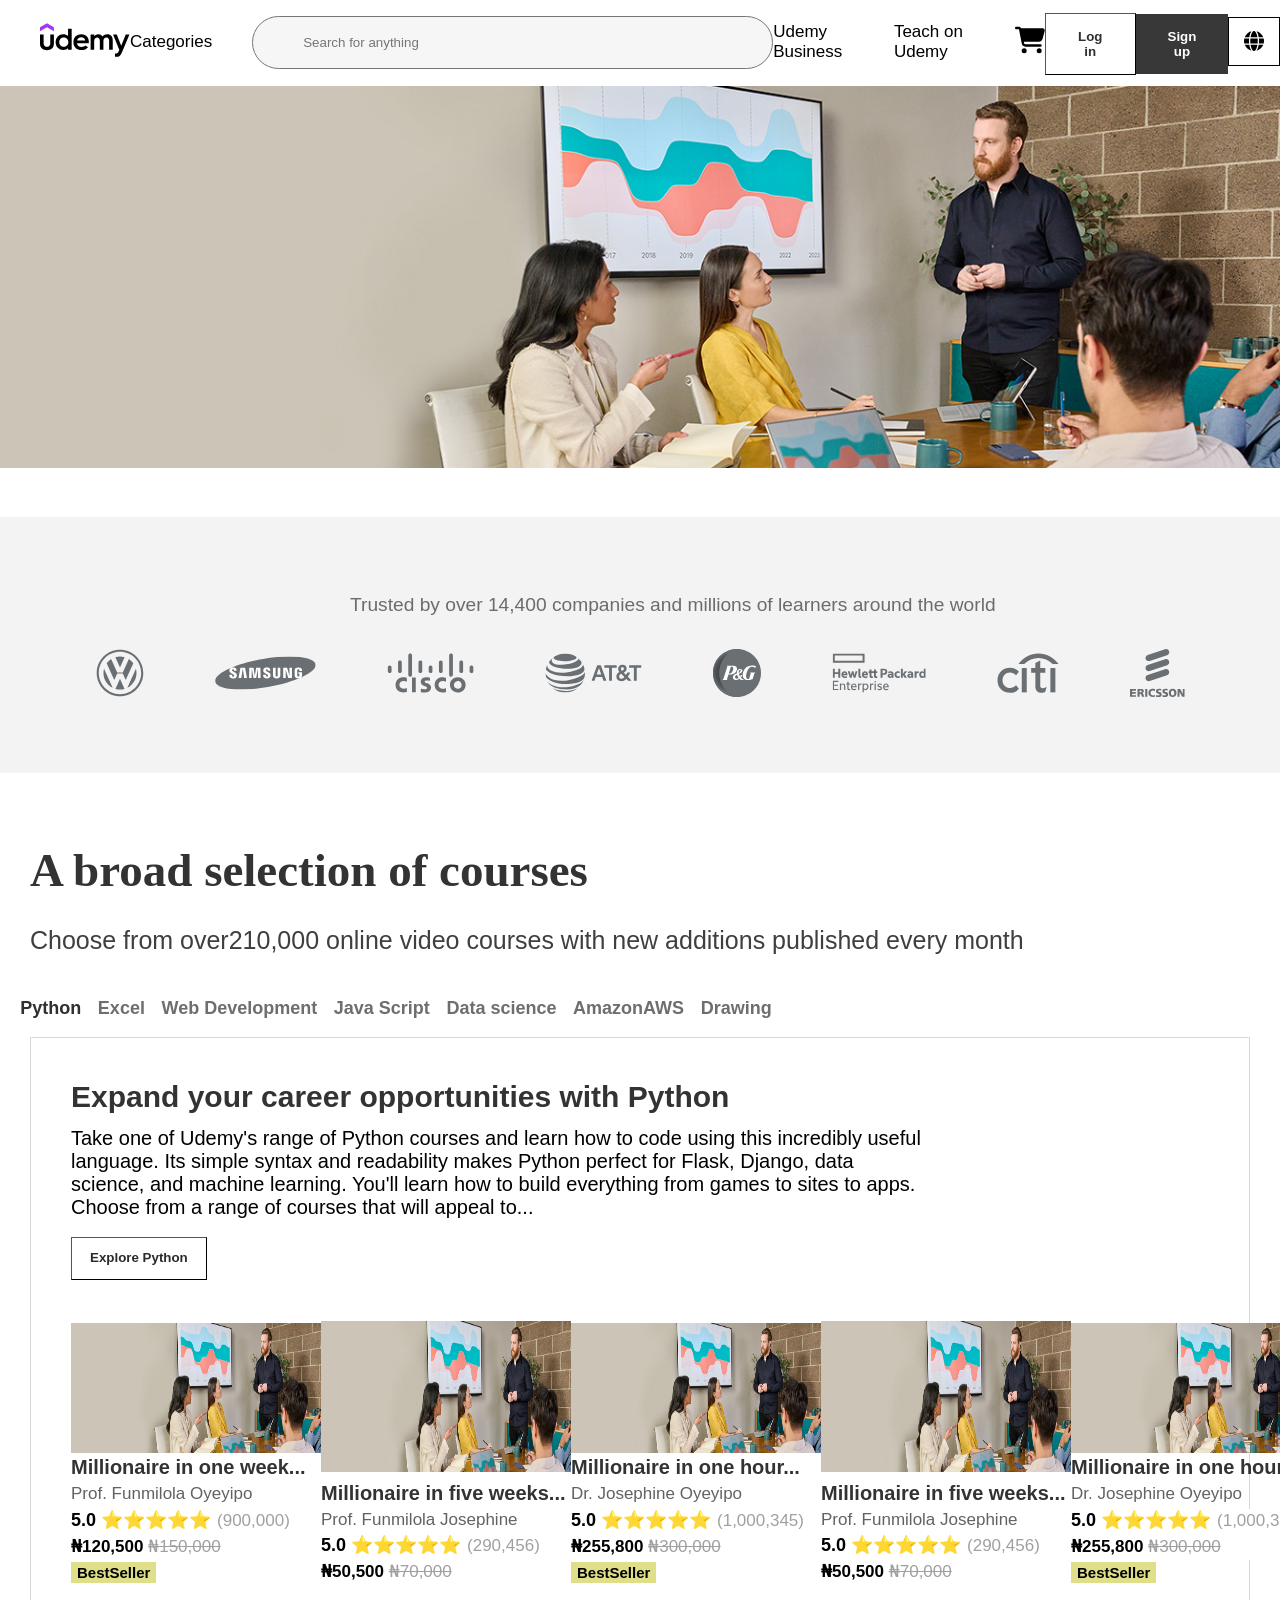
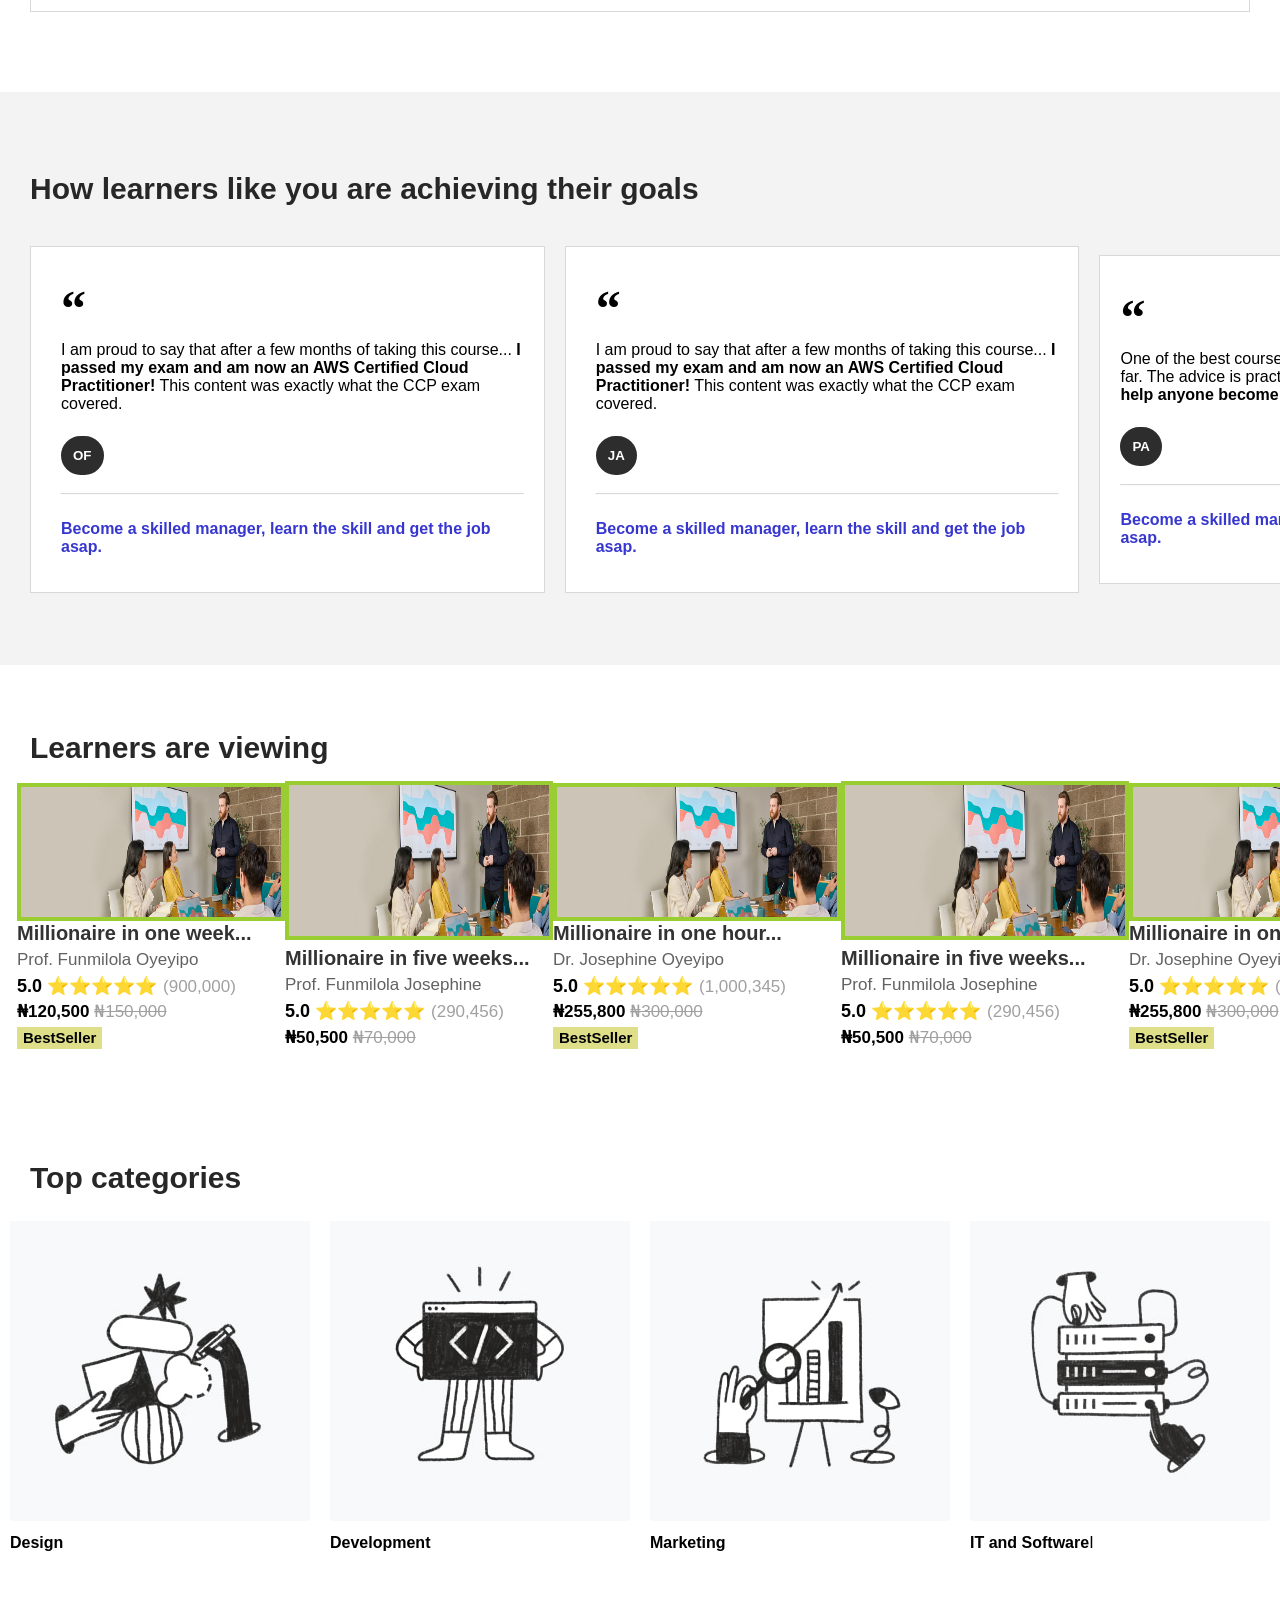
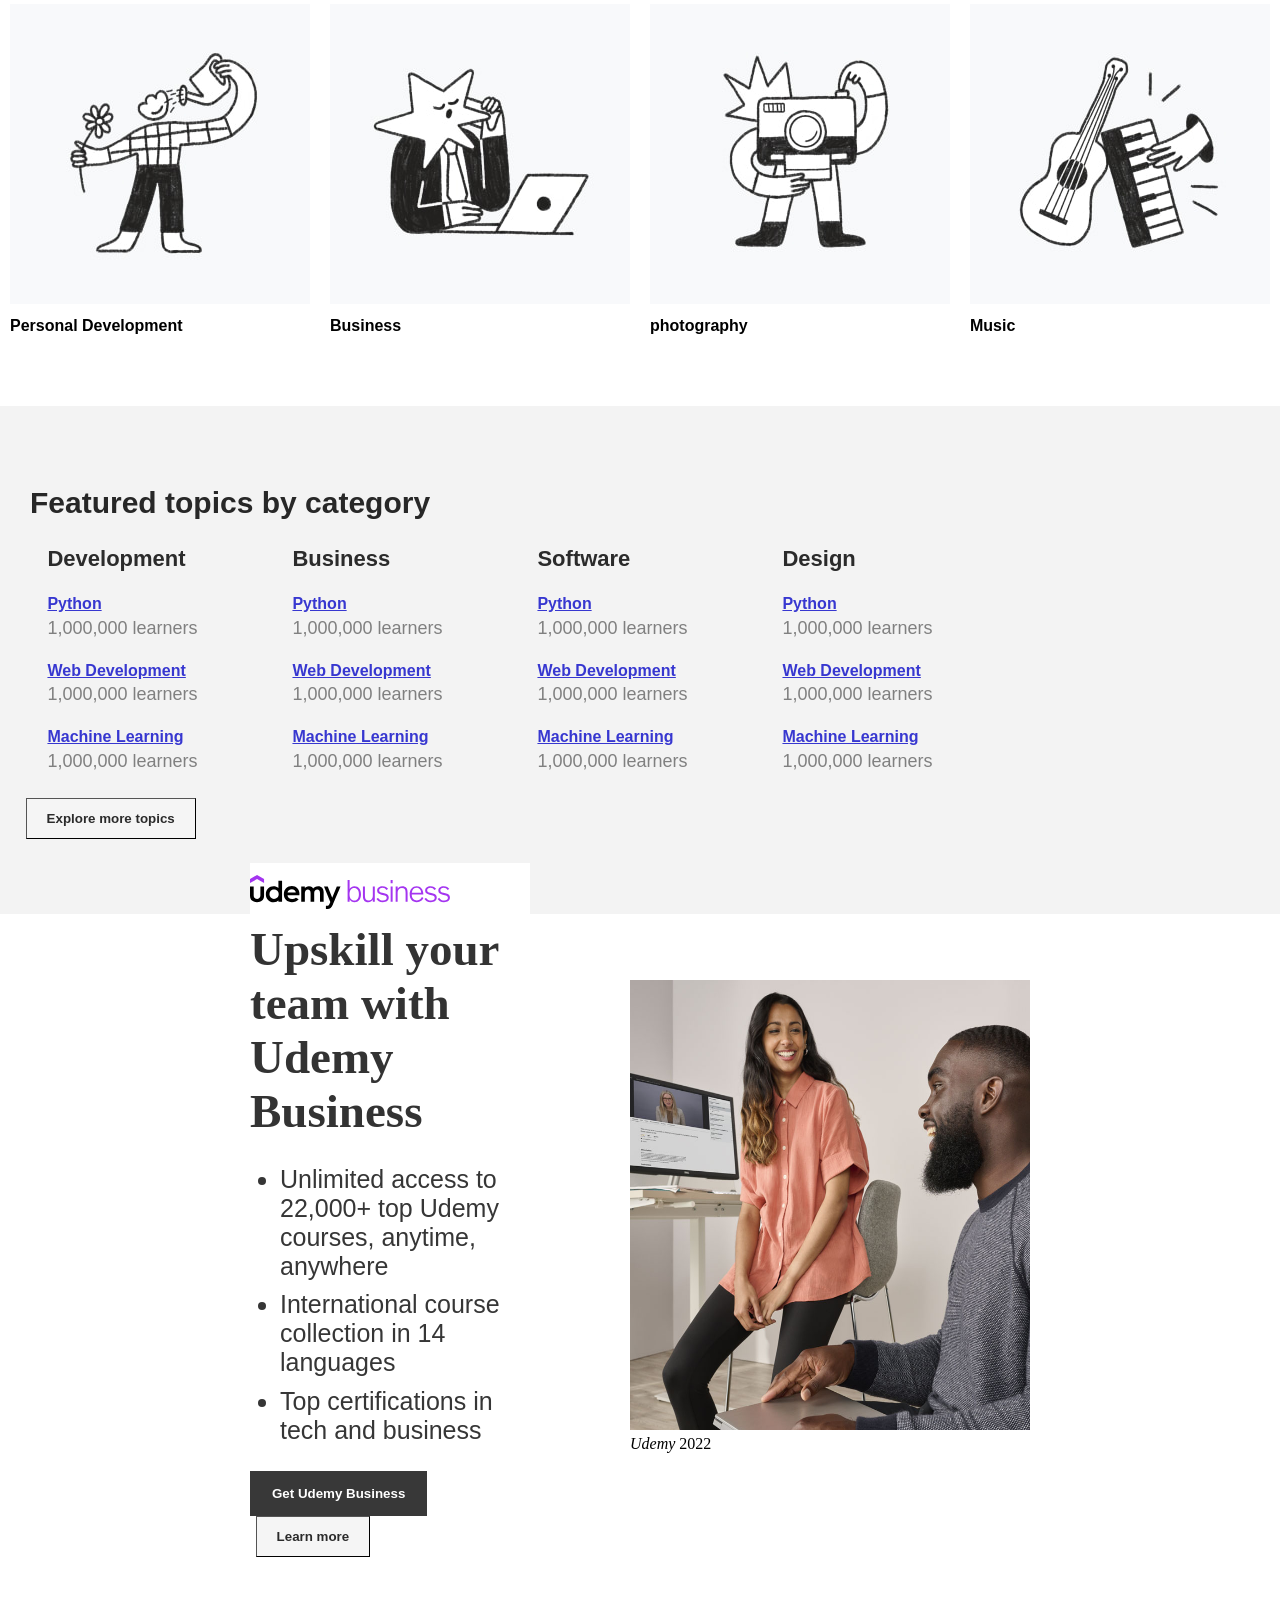
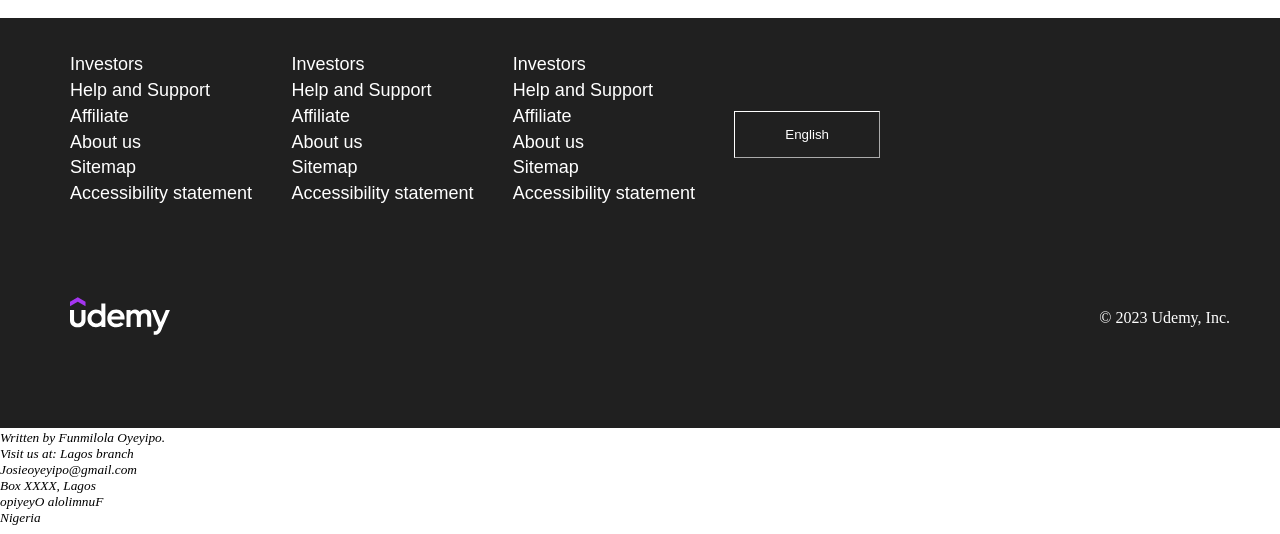
==== commit 8df0a337: "updated page" ====
--- a/Udemy.html
+++ b/Udemy.html
@@ -3,64 +3,64 @@
     <link rel="stylesheet" href="Udemystyle.css" />
     <title>Udemy Landing Page</title>
   </head>
+  <header class="header">
+    <nav>
+      <ul class="home">
+        <li>
+          <img
+            src="logo-udemy.svg"
+            width="90px"
+            height="90px"
+            alt="Udemy logo"
+          />
+        </li>
+        <br />
+        <li>
+          <a href="#">Categories</a>
+        </li>
+      </ul>
+    </nav>
+    <nav>
+      <ul>
+        <li>
+          <input
+            class="search"
+            id="search"
+            name="search"
+            autocomplete="on"
+            type="text"
+            placeholder="Search for anything"
+          />
+        </li>
+        <li>
+          <a href="#">Udemy Business</a>
+        </li>
+        <li>
+          <a href="#">Teach on Udemy</a>
+        </li>
+        <li>
+          <img
+            src="cart-shopping-solid.svg"
+            width="30px"
+            height="30px"
+            alt="image"
+          />
+        </li>
+      </ul>
+    </nav>
+    <button class="Log-in"><b>Log in</b></button>
+    <button class="sign-up"><b>Sign up</b></button>
+    <li>
+      <img
+        src="globe-solid.svg"
+        width="20px"
+        class="globe"
+        height="20px"
+        alt="image"
+      />
+    </li>
+  </header>
   <body class="body">
-    <header class="header">
-      <nav>
-        <ul class="home">
-          <li>
-            <img
-              src="logo-udemy.svg"
-              width="90px"
-              height="90px"
-              alt="Udemy logo"
-            />
-          </li>
-          <br />
-          <li>
-            <a href="#">Categories</a>
-          </li>
-        </ul>
-      </nav>
-      <nav>
-        <ul>
-          <li>
-            <input
-              class="search"
-              id="search"
-              name="search"
-              autocomplete="on"
-              type="text"
-              placeholder="Search for anything"
-            />
-          </li>
-          <li>
-            <a href="#">Udemy Business</a>
-          </li>
-          <li>
-            <a href="#">Teach on Udemy</a>
-          </li>
-          <li>
-            <img
-              src="cart-shopping-solid.svg"
-              width="30px"
-              height="30px"
-              alt="image"
-            />
-          </li>
-        </ul>
-      </nav>
-      <button class="Log-in"><b>Log in</b></button>
-      <button class="sign-up"><b>Sign up</b></button>
-      <li>
-        <img
-          src="globe-solid.svg"
-          width="20px"
-          class="globe"
-          height="20px"
-          alt="image"
-        />
-      </li>
-    </header>
     <img src="Udemy 1.jpg" class="udemy-1" alt="Image" />
     <br />
     <br />
@@ -70,7 +70,7 @@
         Trusted by over 14,400 companies and millions of learners around the
         world
       </p>
-      <ul class="content-left">
+      <ul class="icons">
         <li>
           <img src="Udemy 5.svg" alt="Image" />
         </li>
@@ -101,12 +101,6 @@
     <h1>A broad selection of courses</h1>
     <div class="set-4">
       <br />
-      <p class="sentence-2">
-        <mark>Choose</mark> from over <del><mark>200,000</mark></del>
-        <ins>210,000</ins>
-        online video courses with <sub>new additions</sub> published
-        <sup>every month</sup>
-      </p>
       <p class="sentence-2">
         Choose from over210,000 online video courses with new additions
         published every month
--- a/Udemystyle.css
+++ b/Udemystyle.css
@@ -7,8 +7,8 @@
 header {
   height: 75px;
   display: flex;
-  justify-content: space-evenly;
   align-items: center;
+  justify-content: space-around;
   list-style-type: none;
   width: 100%;
 }
@@ -87,11 +87,11 @@
   padding-left: 350px;
   font-family: "Segoe UI", Tahoma, Geneva, Verdana, sans-serif;
   color: rgb(108, 108, 108);
-  font-size: 24px;
+  font-size: 1.2rem;
   margin-bottom: 25px;
 }
 
-.content-left {
+.icons {
   list-style-type: none;
   justify-content: space-around;
   padding-left: 60px;
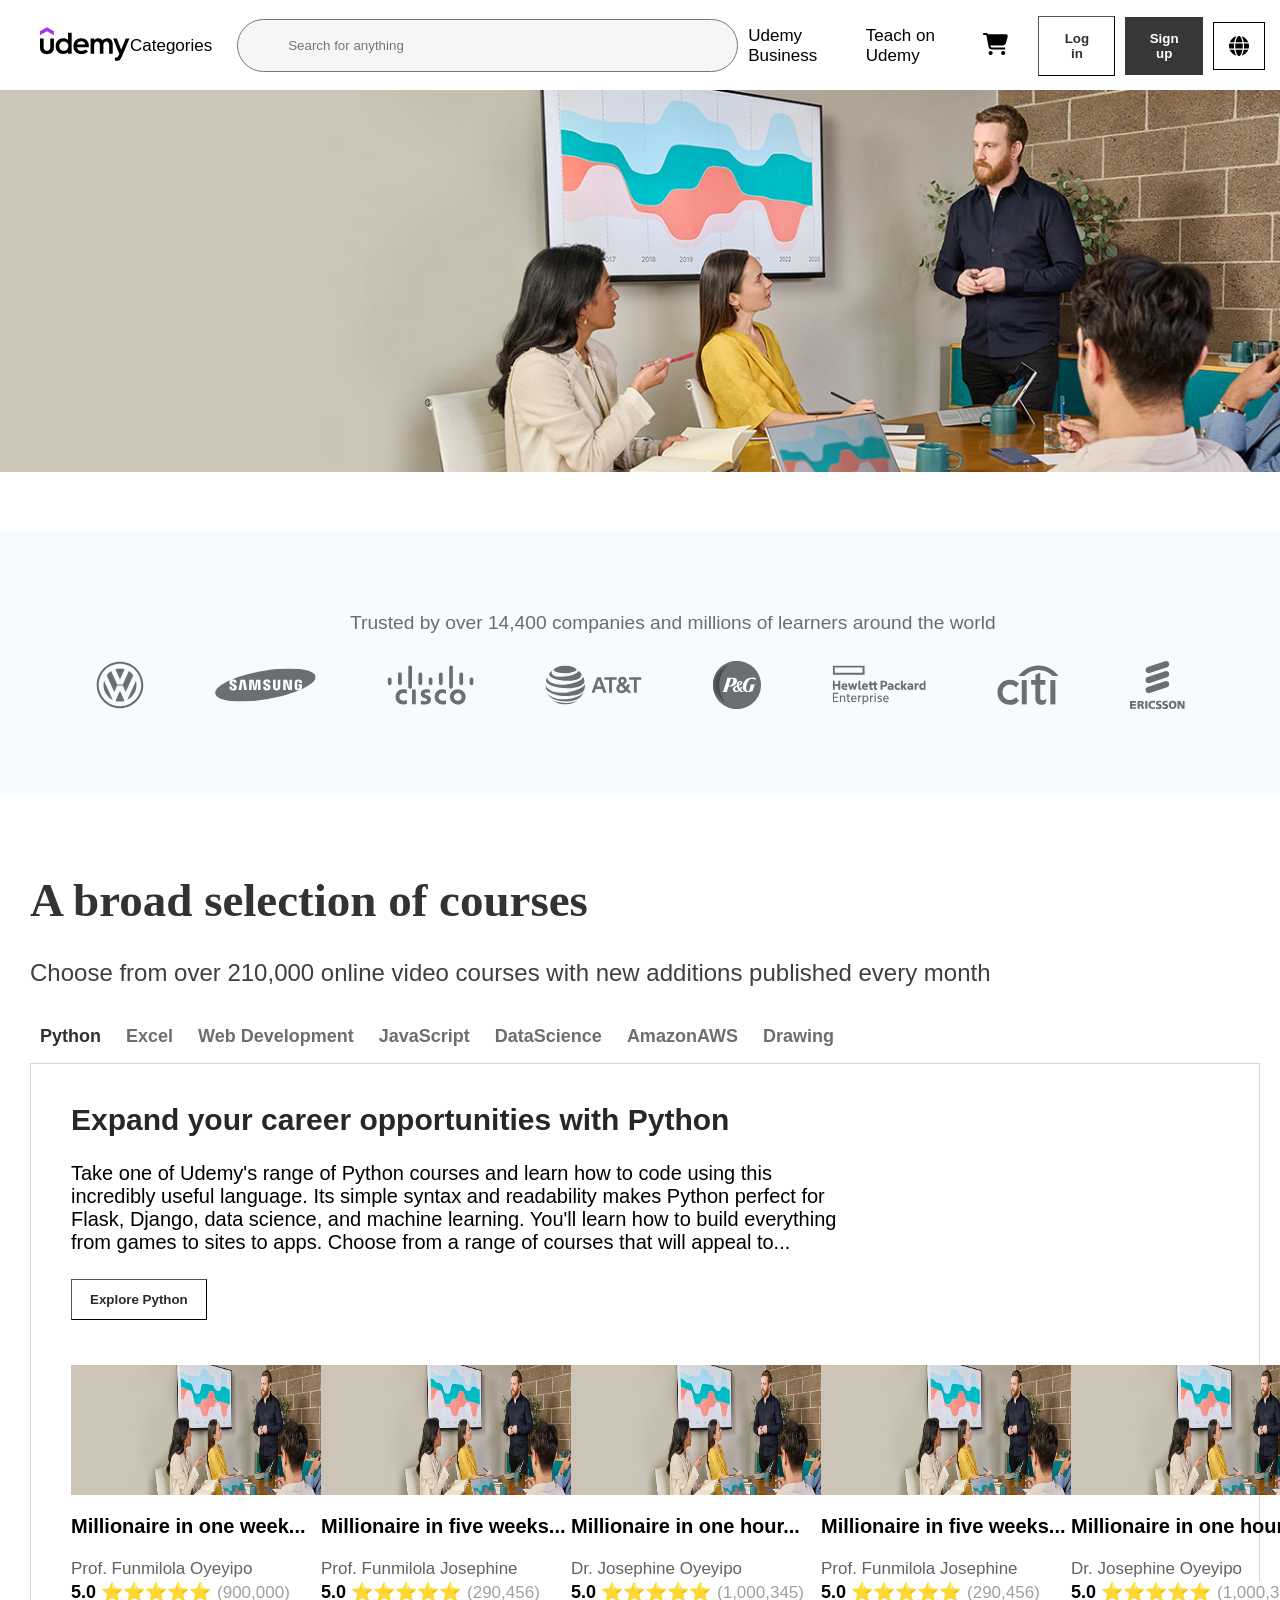
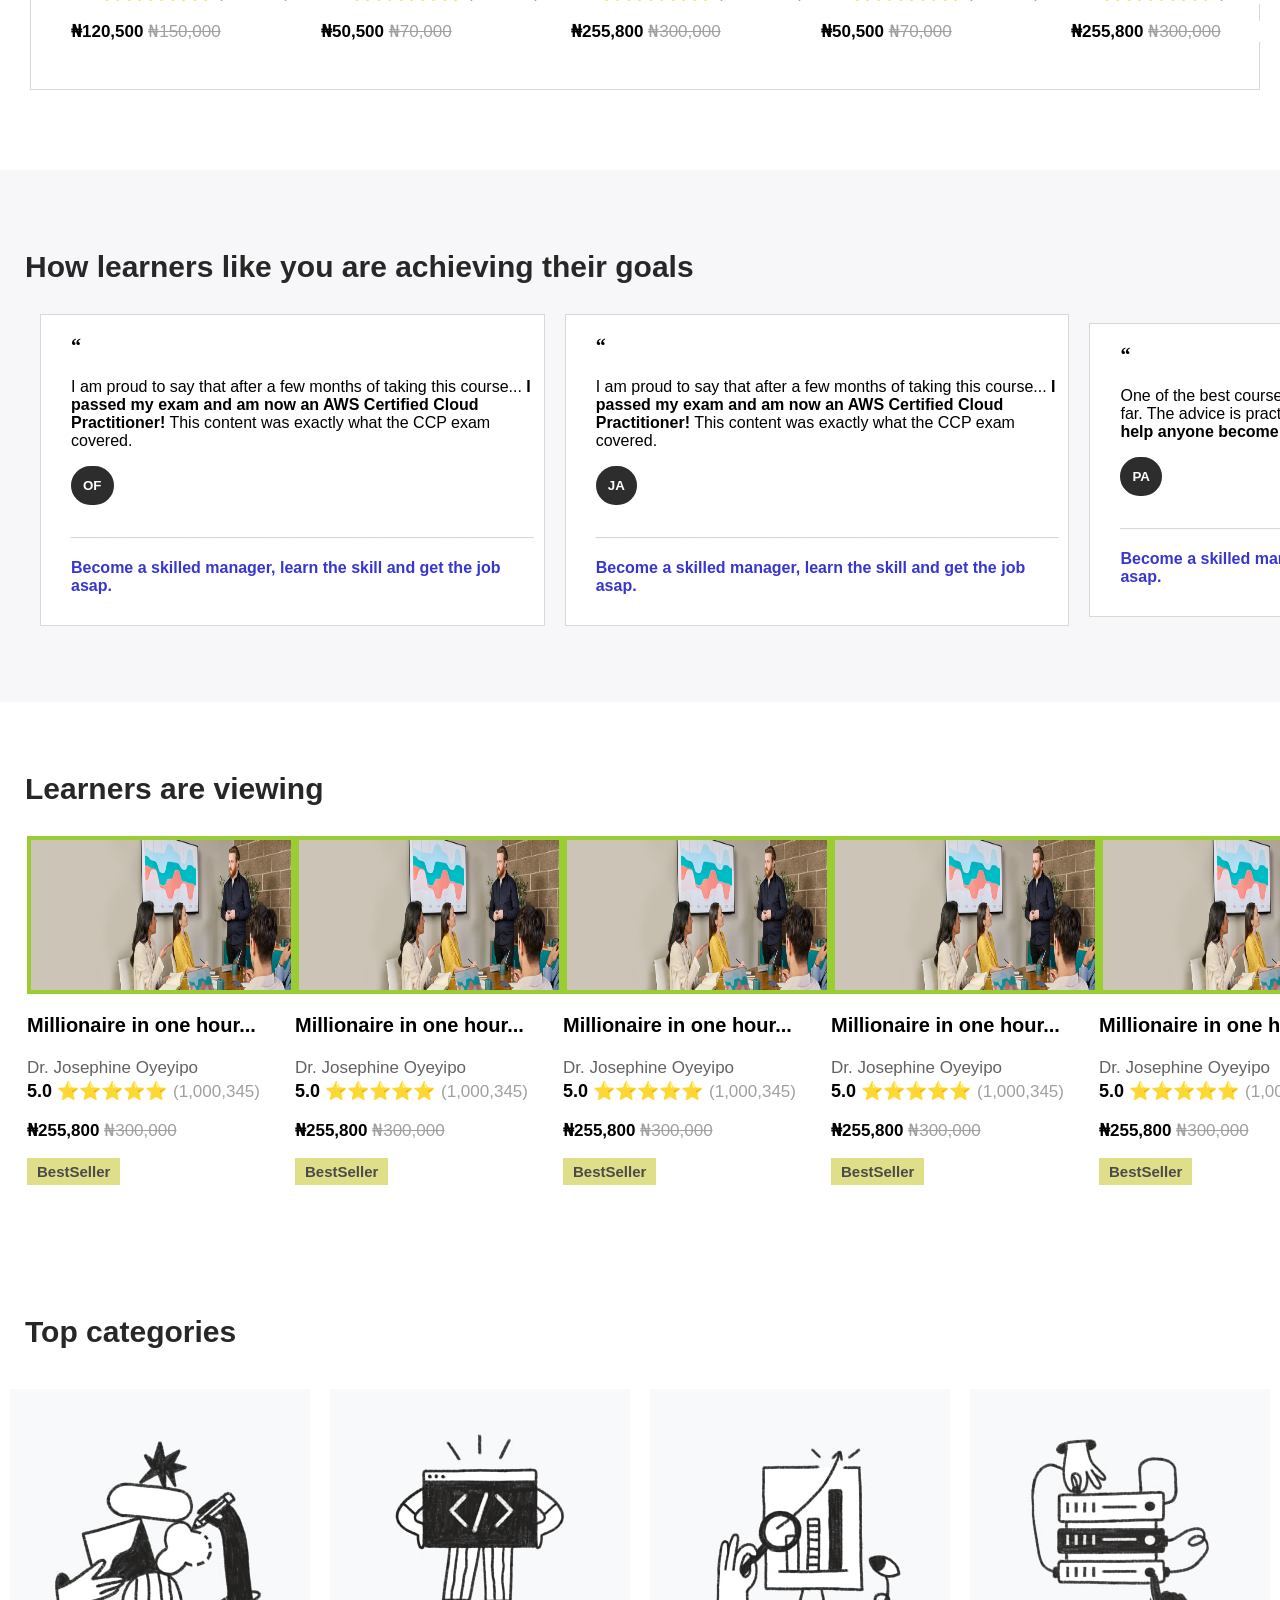
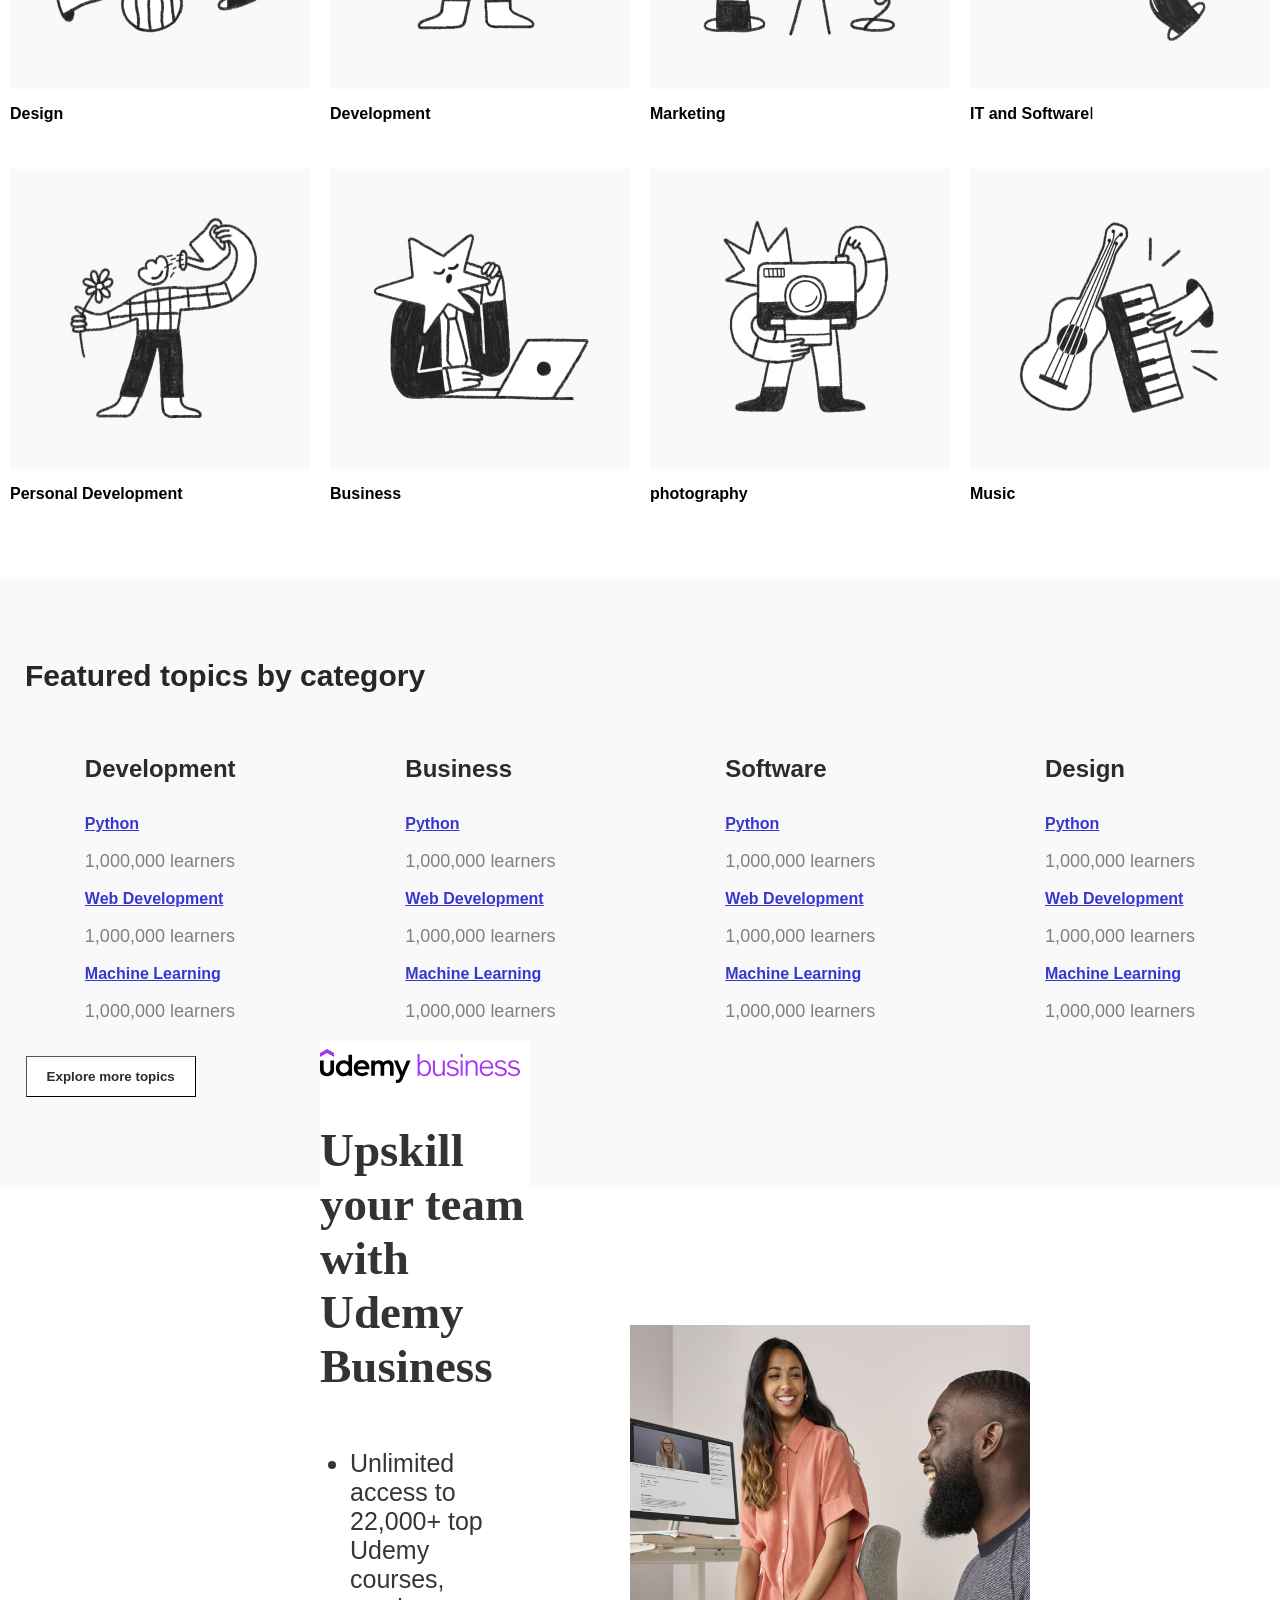
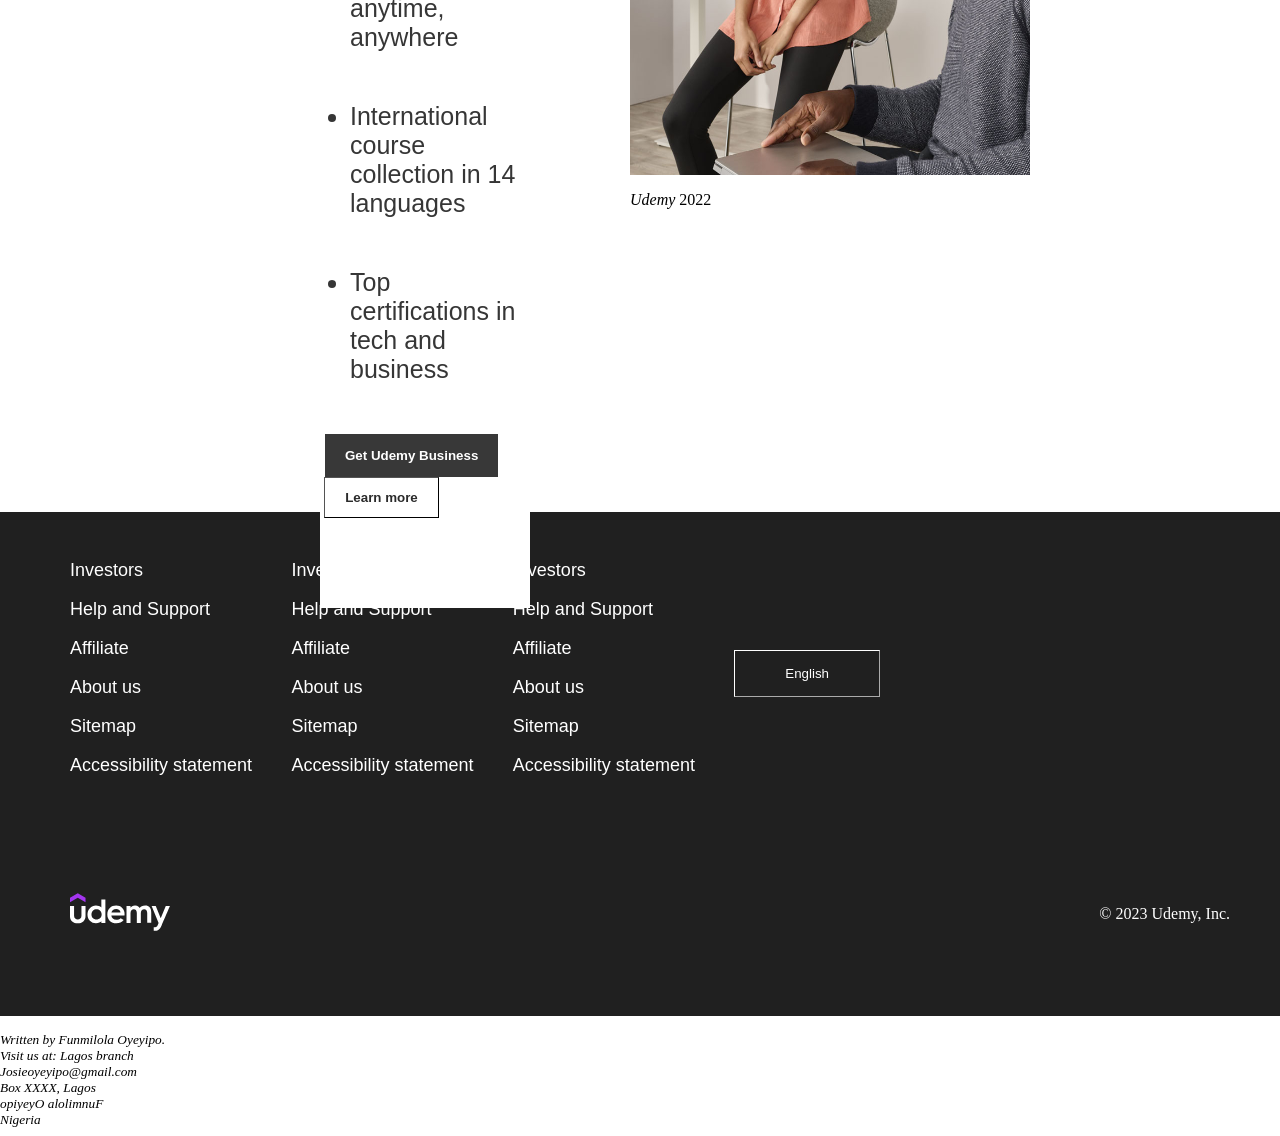
==== commit 0bd52c42: "removed the breaks" ====
--- a/Udemy.html
+++ b/Udemy.html
@@ -5,7 +5,7 @@
   </head>
   <header class="header">
     <nav>
-      <ul class="home">
+      <ul>
         <li>
           <img
             src="logo-udemy.svg"
@@ -14,14 +14,9 @@
             alt="Udemy logo"
           />
         </li>
-        <br />
         <li>
           <a href="#">Categories</a>
         </li>
-      </ul>
-    </nav>
-    <nav>
-      <ul>
         <li>
           <input
             class="search"
@@ -41,30 +36,27 @@
         <li>
           <img
             src="cart-shopping-solid.svg"
-            width="30px"
-            height="30px"
+            width="25px"
+            height="24px"
             alt="image"
           />
         </li>
+        <button class="Log-in"><b>Log in</b></button>
+        <button class="sign-up"><b>Sign up</b></button>
+        <li>
+          <img
+            src="globe-solid.svg"
+            width="20px"
+            class="globe"
+            height="20px"
+            alt="image"
+          />
+        </li>
       </ul>
     </nav>
-    <button class="Log-in"><b>Log in</b></button>
-    <button class="sign-up"><b>Sign up</b></button>
-    <li>
-      <img
-        src="globe-solid.svg"
-        width="20px"
-        class="globe"
-        height="20px"
-        alt="image"
-      />
-    </li>
   </header>
   <body class="body">
-    <img src="Udemy 1.jpg" class="udemy-1" alt="Image" />
-    <br />
-    <br />
-    <br />
+    <img src="Udemy 1.jpg" class="udemy-1" alt="Image" width="100%" />
     <div class="set">
       <p class="sentence-1">
         Trusted by over 14,400 companies and millions of learners around the
@@ -97,15 +89,12 @@
         </li>
       </ul>
     </div>
-    <br />
     <h1>A broad selection of courses</h1>
     <div class="set-4">
-      <br />
       <p class="sentence-2">
-        Choose from over210,000 online video courses with new additions
+        Choose from over 210,000 online video courses with new additions
         published every month
       </p>
-      <br />
     </div>
     <div>
       <ul class="content-left2">
@@ -119,10 +108,10 @@
           <a href="#" class="location"><b>Web Development</b></a>
         </li>
         <li>
-          <a href="#" class="location"><b>Java Script</b></a>
-        </li>
-        <li>
-          <a href="#" class="location"><b>Data science</b></a>
+          <a href="#" class="location"><b>JavaScript</b></a>
+        </li>
+        <li>
+          <a href="#" class="location"><b>DataScience</b></a>
         </li>
         <li>
           <a href="#" class="location"><b>AmazonAWS</b></a>
@@ -133,7 +122,7 @@
       </ul>
     </div>
     <nav class="set-5">
-      <h2><b>Expand your career opportunities with Python</b></h2>
+      <h2>Expand your career opportunities with Python</h2>
       <p class="sentence-3">
         Take one of Udemy's range of Python courses and learn how to code using
         this incredibly useful language. Its simple syntax and readability makes
@@ -142,60 +131,51 @@
         from a range of courses that will appeal to...
       </p>
       <button class="Explore-python"><b>Explore Python</b></button>
-      <ul class="set-9">
+      <ul class="set-6">
         <li>
           <img src="Udemy 1.jpg" width="250px" height="130px" alt="Image" />
-          <h2 class="sentence-4">Millionaire in one week...</h2>
+          <p class="sentence-4"><b>Millionaire in one week...</b></p>
           <button class="coach-name">Prof. Funmilola Oyeyipo</button>
-          <br />
           <button class="ratings"><b>5.0 ⭐⭐⭐⭐⭐</b></button
           ><button class="rate">(900,000)</button>
           <p class="rate-2"><b>₦120,500</b> <s class="rate">₦150,000</s></p>
-          <button class="bestseller"><b>BestSeller</b></button>
-        </li>
-        <li>
-          <img src="Udemy 1.jpg" width="250px" height="151px" alt="Image" />
-          <h2 class="sentence-5">Millionaire in five weeks...</h2>
+        </li>
+        <li>
+          <img src="Udemy 1.jpg" width="250px" height="130px" alt="Image" />
+          <p class="sentence-4"><b>Millionaire in five weeks...</b></p>
           <button class="coach-name">Prof. Funmilola Josephine</button>
-          <br />
           <button class="ratings"><b>5.0 ⭐⭐⭐⭐⭐</b></button
           ><button class="rate">(290,456)</button>
           <p class="rate-2"><b>₦50,500</b> <s class="rate">₦70,000</s></p>
         </li>
         <li>
           <img src="Udemy 1.jpg" width="250px" height="130px" alt="Image" />
-          <h2 class="sentence-4">Millionaire in one hour...</h2>
-          <button class="coach-name">Dr. Josephine Oyeyipo</button>
-          <br />
-          <button class="ratings"><b>5.0 ⭐⭐⭐⭐⭐</b></button
-          ><button class="rate">(1,000,345)</button>
-          <p class="rate-2"><b>₦255,800</b> <s class="rate">₦300,000</s></p>
-          <button class="bestseller"><b>BestSeller</b></button>
-        </li>
-        <li>
-          <img src="Udemy 1.jpg" width="250px" height="151px" alt="Image" />
-          <h2 class="sentence-5">Millionaire in five weeks...</h2>
+          <p class="sentence-4"><b>Millionaire in one hour...</b></p>
+          <button class="coach-name">Dr. Josephine Oyeyipo</button>
+          <button class="ratings"><b>5.0 ⭐⭐⭐⭐⭐</b></button
+          ><button class="rate">(1,000,345)</button>
+          <p class="rate-2"><b>₦255,800</b> <s class="rate">₦300,000</s></p>
+        </li>
+        <li>
+          <img src="Udemy 1.jpg" width="250px" height="130px" alt="Image" />
+          <p class="sentence-4"><b>Millionaire in five weeks...</b></p>
           <button class="coach-name">Prof. Funmilola Josephine</button>
-          <br />
           <button class="ratings"><b>5.0 ⭐⭐⭐⭐⭐</b></button
           ><button class="rate">(290,456)</button>
           <p class="rate-2"><b>₦50,500</b> <s class="rate">₦70,000</s></p>
         </li>
         <li>
           <img src="Udemy 1.jpg" width="250px" height="130px" alt="Image" />
-          <h2 class="sentence-4">Millionaire in one hour...</h2>
-          <button class="coach-name">Dr. Josephine Oyeyipo</button>
-          <br />
-          <button class="ratings"><b>5.0 ⭐⭐⭐⭐⭐</b></button
-          ><button class="rate">(1,000,345)</button>
-          <p class="rate-2"><b>₦255,800</b> <s class="rate">₦300,000</s></p>
-          <button class="bestseller"><b>BestSeller</b></button>
+          <p class="sentence-4"><b>Millionaire in one hour...</b></p>
+          <button class="coach-name">Dr. Josephine Oyeyipo</button>
+          <button class="ratings"><b>5.0 ⭐⭐⭐⭐⭐</b></button
+          ><button class="rate">(1,000,345)</button>
+          <p class="rate-2"><b>₦255,800</b> <s class="rate">₦300,000</s></p>
         </li>
       </ul>
     </nav>
     <div class="set-7">
-      <h3 class="h3-2">How learners like you are achieving their goals</h3>
-      <br />
+      <h3>How learners like you are achieving their goals</h3>
       <ul class="set-8">
         <li class="List-1">
           <p class="qoute"><b>“</b></p>
@@ -239,7 +219,7 @@
             >
           </p>
         </li>
-        <li class="List-3">
+        <li class="List-1">
           <p class="qoute"><b>“</b></p>
           <p>
             One of the best courses on management I have come across so far. The
@@ -259,53 +239,49 @@
         </li>
       </ul>
     </div>
-    <br />
-    <br />
-    <h3>Learners are viewing</h3>
     <div>
+      <h3>Learners are viewing</h3>
       <ul class="set-99">
         <li>
           <img
             src="Udemy 1.jpg"
             width="260px"
-            height="130px"
+            height="150px"
             alt="Image"
             class="image-set-1"
           />
-          <h2 class="sentence-4">Millionaire in one week...</h2>
-          <button class="coach-name">Prof. Funmilola Oyeyipo</button>
-          <br />
-          <button class="ratings"><b>5.0 ⭐⭐⭐⭐⭐</b></button
-          ><button class="rate">(900,000)</button>
-          <p class="rate-2"><b>₦120,500</b> <s class="rate">₦150,000</s></p>
+          <p class="sentence-4"><b>Millionaire in one hour...</b></p>
+          <button class="coach-name">Dr. Josephine Oyeyipo</button>
+          <button class="ratings"><b>5.0 ⭐⭐⭐⭐⭐</b></button
+          ><button class="rate">(1,000,345)</button>
+          <p class="rate-2"><b>₦255,800</b> <s class="rate">₦300,000</s></p>
           <button class="bestseller"><b>BestSeller</b></button>
         </li>
         <li>
           <img
             src="Udemy 1.jpg"
             width="260px"
-            height="151px"
+            height="150px"
             alt="Image"
             class="image-set-1"
           />
-          <h2 class="sentence-5">Millionaire in five weeks...</h2>
-          <button class="coach-name">Prof. Funmilola Josephine</button>
-          <br />
-          <button class="ratings"><b>5.0 ⭐⭐⭐⭐⭐</b></button
-          ><button class="rate">(290,456)</button>
-          <p class="rate-2"><b>₦50,500</b> <s class="rate">₦70,000</s></p>
+          <p class="sentence-4"><b>Millionaire in one hour...</b></p>
+          <button class="coach-name">Dr. Josephine Oyeyipo</button>
+          <button class="ratings"><b>5.0 ⭐⭐⭐⭐⭐</b></button
+          ><button class="rate">(1,000,345)</button>
+          <p class="rate-2"><b>₦255,800</b> <s class="rate">₦300,000</s></p>
+          <button class="bestseller"><b>BestSeller</b></button>
         </li>
         <li>
           <img
             src="Udemy 1.jpg"
-            width="280px"
-            height="130px"
+            width="260px"
+            height="150px"
             alt="Image"
             class="image-set-1"
           />
-          <h2 class="sentence-4">Millionaire in one hour...</h2>
-          <button class="coach-name">Dr. Josephine Oyeyipo</button>
-          <br />
+          <p class="sentence-4"><b>Millionaire in one hour...</b></p>
+          <button class="coach-name">Dr. Josephine Oyeyipo</button>
           <button class="ratings"><b>5.0 ⭐⭐⭐⭐⭐</b></button
           ><button class="rate">(1,000,345)</button>
           <p class="rate-2"><b>₦255,800</b> <s class="rate">₦300,000</s></p>
@@ -314,29 +290,28 @@
         <li>
           <img
             src="Udemy 1.jpg"
-            width="280px"
-            height="151px"
+            width="260px"
+            height="150px"
             alt="Image"
             class="image-set-1"
           />
-          <h2 class="sentence-5">Millionaire in five weeks...</h2>
-          <button class="coach-name">Prof. Funmilola Josephine</button>
-          <br />
-          <button class="ratings"><b>5.0 ⭐⭐⭐⭐⭐</b></button
-          ><button class="rate">(290,456)</button>
-          <p class="rate-2"><b>₦50,500</b> <s class="rate">₦70,000</s></p>
+          <p class="sentence-4"><b>Millionaire in one hour...</b></p>
+          <button class="coach-name">Dr. Josephine Oyeyipo</button>
+          <button class="ratings"><b>5.0 ⭐⭐⭐⭐⭐</b></button
+          ><button class="rate">(1,000,345)</button>
+          <p class="rate-2"><b>₦255,800</b> <s class="rate">₦300,000</s></p>
+          <button class="bestseller"><b>BestSeller</b></button>
         </li>
         <li>
           <img
             src="Udemy 1.jpg"
-            width="250px"
-            height="130px"
+            width="260px"
+            height="150px"
             alt="Image"
             class="image-set-1"
           />
-          <h2 class="sentence-4">Millionaire in one hour...</h2>
-          <button class="coach-name">Dr. Josephine Oyeyipo</button>
-          <br />
+          <p class="sentence-4"><b>Millionaire in one hour...</b></p>
+          <button class="coach-name">Dr. Josephine Oyeyipo</button>
           <button class="ratings"><b>5.0 ⭐⭐⭐⭐⭐</b></button
           ><button class="rate">(1,000,345)</button>
           <p class="rate-2"><b>₦255,800</b> <s class="rate">₦300,000</s></p>
@@ -344,65 +319,58 @@
         </li>
       </ul>
     </div>
-    <br />
-    <br />
-    <br />
-    <br />
-    <h3>Top categories</h3>
     <div>
+      <h3>Top categories</h3>
       <ul class="images">
         <li>
           <img src="design.jpg" />
-          <p class="p-1"><b>Design</b></p>
+          <p><b>Design</b></p>
         </li>
         <li>
           <img src="development.jpg" />
-          <p class="p-1"><b>Development</b></p>
+          <p><b>Development</b></p>
         </li>
         <li>
           <img src="marketing.jpg" />
-          <p class="p-1"><b>Marketing</b></p>
+          <p><b>Marketing</b></p>
         </li>
         <li>
           <img src="software.jpg" />
-          <p class="p-1"><b>IT and Software</b>I</p>
+          <p><b>IT and Software</b>I</p>
         </li>
       </ul>
       <ul class="images">
         <li>
           <img src="personal dev.jpg" />
-          <p class="p-1"><b>Personal Development</b></p>
+          <p><b>Personal Development</b></p>
         </li>
         <li>
           <img src="business.jpg" />
-          <p class="p-1"><b>Business</b></p>
+          <p><b>Business</b></p>
         </li>
         <li>
           <img src="photography.jpg" />
-          <p class="p-1"><b>photography</b></p>
+          <p><b>photography</b></p>
         </li>
         <li>
           <img src="music.jpg" />
-          <p class="p-1"><b>Music</b></p>
+          <p><b>Music</b></p>
         </li>
       </ul>
     </div>
     <div class="set-10">
-      <h3 class="h3-2">Featured topics by category</h3>
+      <h3>Featured topics by category</h3>
       <ul class="set-11">
         <li>
           <h4>Development</h4>
-          <br />
           <p class="sentence-7">
             <b><u>Python</u></b>
           </p>
           <p class="learners">1,000,000 learners</p>
-          <br />
           <p class="sentence-7">
             <b><u>Web Development</u></b>
           </p>
           <p class="learners">1,000,000 learners</p>
-          <br />
           <p class="sentence-7">
             <b><u>Machine Learning</u></b>
           </p>
@@ -410,17 +378,14 @@
         </li>
         <li>
           <h4>Business</h4>
-          <br />
           <p class="sentence-7">
             <b><u>Python</u></b>
           </p>
           <p class="learners">1,000,000 learners</p>
-          <br />
           <p class="sentence-7">
             <b><u>Web Development</u></b>
           </p>
           <p class="learners">1,000,000 learners</p>
-          <br />
           <p class="sentence-7">
             <b><u>Machine Learning</u></b>
           </p>
@@ -428,17 +393,14 @@
         </li>
         <li>
           <h4>Software</h4>
-          <br />
           <p class="sentence-7">
             <b><u>Python</u></b>
           </p>
           <p class="learners">1,000,000 learners</p>
-          <br />
           <p class="sentence-7">
             <b><u>Web Development</u></b>
           </p>
           <p class="learners">1,000,000 learners</p>
-          <br />
           <p class="sentence-7">
             <b><u>Machine Learning</u></b>
           </p>
@@ -446,36 +408,24 @@
         </li>
         <li>
           <h4>Design</h4>
-          <br />
           <p class="sentence-7">
             <b><u>Python</u></b>
           </p>
           <p class="learners">1,000,000 learners</p>
-          <br />
           <p class="sentence-7">
             <b><u>Web Development</u></b>
           </p>
           <p class="learners">1,000,000 learners</p>
-          <br />
           <p class="sentence-7">
             <b><u>Machine Learning</u></b>
           </p>
           <p class="learners">1,000,000 learners</p>
         </li>
       </ul>
-      <br />
       <button class="explore-more-topics"><b>Explore more topics</b></button>
     </div>
-    <br />
-    <br />
-    <br />
-    <br />
-    <br />
-    <br />
-    <br />
-    <br />
     <header>
-      <main>
+      <main class="main">
         <div class="content-left-1">
           <img src="Udemy business.svg" width="200px" height="50px" />
           <h1 class="h1-2">Upskill your team with Udemy Business</h1>
--- a/Udemystyle.css
+++ b/Udemystyle.css
@@ -1,20 +1,16 @@
-* {
-  margin: 0px;
-  padding-top: 2px;
-  padding-bottom: 2.8px;
-}
-
 header {
   height: 75px;
   display: flex;
   align-items: center;
+  margin: 7 0 7 0;
   justify-content: space-around;
   list-style-type: none;
   width: 100%;
 }
 
-.home {
-  justify-content: space-around;
+* {
+  margin-left: 0px;
+  margin-right: 0px;
 }
 
 ul {
@@ -24,10 +20,10 @@
 }
 
 ul li a {
-  padding: 0px;
   text-decoration: none;
   color: black;
   display: inline-block;
+  padding: 0 25 0 0;
   font-size: 17px;
   font-family: sans-serif;
 }
@@ -35,29 +31,23 @@
 .search {
   border-style: solid;
   border-radius: 100px;
-  padding-right: 300px;
-  border-width: 1px;
-  padding-top: 18px;
-  padding-bottom: 18px;
-  padding-left: 50px;
+  padding: 18 280 18 50;
+  margin-right: 10px;
+  border-width: 1px;
   background-color: rgb(246, 246, 246);
 }
 
 .log-in {
-  padding-top: 15px;
-  padding-right: 25px;
-  padding-left: 25px;
-  padding-bottom: 15px;
-  background-color: white;
-  border-width: 1px;
+  padding: 14 22;
+  background-color: white;
+  border-width: 1px;
+  margin: 0 5 0 30;
   color: rgb(47, 47, 47);
 }
 
 .sign-up {
-  padding-top: 15px;
-  padding-right: 22px;
-  padding-left: 22px;
-  padding-bottom: 15px;
+  padding: 14 20;
+  margin: 0 5;
   color: white;
   background-color: rgb(56, 56, 56);
   border-style: none;
@@ -66,10 +56,8 @@
 .globe {
   border-style: solid;
   border-width: 1px;
-  padding-top: 13px;
-  padding-bottom: 14px;
-  padding-left: 15px;
-  padding-right: 15px;
+  margin: 5 15 0 5;
+  padding: 13 15;
 }
 
 .udemy-1 {
@@ -77,26 +65,24 @@
 }
 
 .set {
-  background-color: rgb(243, 243, 243);
-  margin-top: 10px;
-  margin-bottom: 50px;
+  background-color: rgba(216, 232, 242, 0.197);
+  margin: 60 0 80 0;
 }
 
 .sentence-1 {
-  padding-top: 75px;
+  padding-top: 80px;
   padding-left: 350px;
   font-family: "Segoe UI", Tahoma, Geneva, Verdana, sans-serif;
   color: rgb(108, 108, 108);
   font-size: 1.2rem;
-  margin-bottom: 25px;
+  margin-bottom: 27px;
 }
 
 .icons {
   list-style-type: none;
   justify-content: space-around;
-  padding-left: 60px;
-  padding-right: 60px;
-  margin-bottom: 60px;
+  padding: 0 60 80 60;
+  margin-bottom: 0px;
 }
 
 h1 {
@@ -115,175 +101,154 @@
 .sentence-2 {
   color: rgb(63, 63, 63);
   font-family: Arial, Helvetica, sans-serif;
-  font-size: 25px;
+  font-size: 24px;
+  padding-bottom: 5px;
 }
 
 .content-left2 {
   list-style-type: none;
-  justify-content: space-around;
-  padding-right: 500px;
-  padding-left: 10px;
+  text-align: left;
   padding-top: 10px;
 }
 
 .location {
+  font-size: 18px;
   color: rgb(110, 110, 110);
+  font-family: Verdana, Geneva, Tahoma, sans-serif;
+}
+
+.location-1 {
   font-size: 18px;
+  margin-left: 0px;
+  color: rgb(48, 48, 48);
   font-family: Verdana, Geneva, Tahoma, sans-serif;
 }
 
-.location-1 {
-  color: rgb(48, 48, 48);
+.set-5 {
+  border-style: solid;
+  border-width: 1px;
+  margin: 0px 20px 0px 30px;
+  align-items: center;
+  padding-left: 40px;
+  border-color: rgb(216, 216, 216);
+}
+
+.sentence-3 {
+  font-size: 20px;
+  padding-right: 400px;
+  font-family: "Segoe UI", Tahoma, Geneva, Verdana, sans-serif;
+  padding-bottom: 5px;
+}
+
+.Explore-python {
+  padding: 12 18;
+  border-width: 1px;
+  background-color: white;
+  font-family: "Segoe UI", Tahoma, Geneva, Verdana, sans-serif;
+  color: rgb(43, 43, 43);
+  margin-bottom: 15px;
+}
+
+.set-6 {
+  padding: 30 0px;
+  margin: 0;
+  font-family: "Segoe UI", Tahoma, Geneva, Verdana, sans-serif;
+  align-content: center;
+  justify-content: space-around;
+}
+
+.sentence-4 {
+  font-family: "Segoe UI", Tahoma, Geneva, Verdana, sans-serif;
+  font-size: 20px;
+}
+
+/* .sentence-5 {
+  font-size: 20px;
+  padding-top: 7px;
+} */
+
+/* .name {
+  font-size: 15px;
+  color: gray;
+  font-family: "Segoe UI", Tahoma, Geneva, Verdana, sans-serif;
+} */
+
+.ratings {
+  font-family: "Segoe UI", Tahoma, Geneva, Verdana, sans-serif;
+  border: none;
+  background-color: white;
   font-size: 18px;
   padding-left: 0px;
-  margin-left: 2px;
-  font-family: Verdana, Geneva, Tahoma, sans-serif;
+}
+
+.rate {
+  font-family: "Segoe UI", Tahoma, Geneva, Verdana, sans-serif;
+  border: none;
+  border: none;
+  background-color: white;
+  font-size: 17px;
+  padding-left: 0px;
+  color: rgb(161, 160, 160);
+}
+
+.coach-name {
+  font-family: "Segoe UI", Tahoma, Geneva, Verdana, sans-serif;
+  border: none;
+  background-color: white;
+  font-size: 17px;
+  padding-left: 0px;
+  color: rgb(98, 98, 98);
+}
+
+.rate-2 {
+  font-family: "Segoe UI", Tahoma, Geneva, Verdana, sans-serif;
+  border: none;
+  background-color: white;
+  font-size: 17px;
+  padding-left: 0px;
 }
 
 h2 {
   font-size: 30px;
-  color: rgb(51, 51, 51);
-  font-family: "Segoe UI", Tahoma, Geneva, Verdana, sans-serif;
-}
-
-.set-5 {
-  border-style: solid;
-  border-width: 1px;
-  margin-left: 30px;
-  align-items: center;
-  margin-right: 30px;
-  margin-top: 10px;
-  padding-left: 40px;
-  border-color: rgb(216, 216, 216);
-  padding-top: 40px;
-  padding-bottom: 20px;
-  margin-bottom: 50px;
-}
-
-.sentence-3 {
-  font-size: 20px;
-  padding-top: 10px;
-  padding-right: 320px;
-  font-family: "Segoe UI", Tahoma, Geneva, Verdana, sans-serif;
-  margin-bottom: 15px;
-}
-
-.Explore-python {
-  padding-top: 12px;
-  padding-bottom: 14px;
-  padding-right: 18px;
-  padding-left: 18px;
-  border-width: 1px;
-  background-color: white;
-  font-family: "Segoe UI", Tahoma, Geneva, Verdana, sans-serif;
-  color: rgb(43, 43, 43);
-  margin-bottom: 35px;
-}
-
-.set-6 {
-  padding: 0px;
-  list-style-type: none;
-  justify-content: space-around;
-  margin-left: 230px;
-  margin-bottom: 40px;
-}
-
-.bestseller {
-  background-color: rgb(223, 223, 138);
-  border: none;
-  font-size: 15px;
-  margin-top: 2px;
-  font-family: "Segoe UI", Tahoma, Geneva, Verdana, sans-serif;
-}
-
-.sentence-4 {
-  font-size: 20px;
-  padding-top: 1px;
-}
-
-.sentence-5 {
-  font-size: 20px;
-  padding-top: 7px;
-}
-
-.name {
-  font-size: 15px;
-  color: gray;
-  font-family: "Segoe UI", Tahoma, Geneva, Verdana, sans-serif;
-}
-
-.ratings {
-  font-family: "Segoe UI", Tahoma, Geneva, Verdana, sans-serif;
-  border: none;
-  background-color: white;
-  font-size: 18px;
-  padding-left: 0px;
-}
-
-.rate {
-  font-family: "Segoe UI", Tahoma, Geneva, Verdana, sans-serif;
-  border: none;
-  border: none;
-  background-color: white;
-  font-size: 17px;
-  padding-left: 0px;
-  color: rgb(161, 160, 160);
-}
-
-.coach-name {
-  font-family: "Segoe UI", Tahoma, Geneva, Verdana, sans-serif;
-  border: none;
-  border: none;
-  background-color: white;
-  font-size: 17px;
-  padding-left: 0px;
-  color: rgb(98, 98, 98);
-}
-
-.rate-2 {
-  font-family: "Segoe UI", Tahoma, Geneva, Verdana, sans-serif;
-  border: none;
-  border: none;
-  background-color: white;
-  font-size: 17px;
-  padding-left: 0px;
+  font-family: "Segoe UI", Tahoma, Geneva, Verdana, sans-serif;
+  color: rgb(39, 39, 39);
+  padding-left: 0px;
+  padding-top: 15px;
 }
 
 h3 {
   font-size: 30px;
   font-family: "Segoe UI", Tahoma, Geneva, Verdana, sans-serif;
-  padding-left: 30px;
   color: rgb(39, 39, 39);
-  padding-bottom: 10px;
-  padding-top: 30px;
+  padding-left: 25px;
 }
 
 .set-7 {
-  background-color: rgb(243, 243, 243);
+  background-color: rgba(218, 218, 225, 0.211);
   margin-top: 80px;
-  padding-top: 70px;
-  padding-bottom: 70px;
-}
-
-.h3-2 {
+  padding: 50 0 60 0;
+  margin-bottom: 70px;
+}
+
+/* .h3-2 {
   font-size: 30px;
   font-family: "Segoe UI", Tahoma, Geneva, Verdana, sans-serif;
   padding-left: 30px;
   color: rgb(39, 39, 39);
   padding-bottom: 10px;
   padding-top: 5px;
-}
+} */
 
 .set-8 {
   list-style-type: none;
-  padding-left: 30px;
-  margin-left: 0px;
+  padding: 0 10;
+  margin-left: 30px;
+  margin-right: 20px;
   justify-content: space-around;
 }
 
 .qoute {
-  font-size: 50px;
-  padding-top: 30px;
+  font-size: 20px;
   font-family: serif;
 }
 
@@ -291,39 +256,15 @@
   border-style: solid;
   border-width: 1px;
   background-color: white;
-  padding-right: 20px;
+  padding-right: 10px;
   padding-left: 30px;
   margin-right: 20px;
   font-family: "Segoe UI", Tahoma, Geneva, Verdana, sans-serif;
   border-color: rgb(216, 216, 216);
 }
 
-.List-2 {
-  border-style: solid;
-  border-width: 1px;
-  background-color: white;
-  padding-right: 10px;
-  padding-left: 20px;
-  margin-right: 10px;
-  margin-left: 5px;
-  font-family: "Segoe UI", Tahoma, Geneva, Verdana, sans-serif;
-  border-color: rgb(216, 216, 216);
-}
-
-.List-3 {
-  border-style: solid;
-  border-width: 1px;
-  background-color: white;
-  padding-right: 20px;
-  padding-left: 20px;
-  margin-right: 20px;
-  font-family: "Segoe UI", Tahoma, Geneva, Verdana, sans-serif;
-  border-color: rgb(216, 216, 216);
-}
-
 .WA {
   border-style: solid;
-  margin-top: 20px;
   border-radius: 120px;
   background-color: rgb(45, 45, 45);
   padding-top: 10px;
@@ -344,18 +285,17 @@
   margin-top: 20px;
 }
 
-.set-9 {
+/* .set-9 {
   margin-right: 40px;
   margin-left: 0px;
   padding-left: 0px;
   align-content: center;
   justify-content: space-around;
-}
+} */
 
 .set-99 {
-  margin-right: 10px;
   margin-left: 12px;
-  padding-left: 5px;
+  padding-left: 15px;
   justify-content: space-around;
 }
 
@@ -367,41 +307,45 @@
   padding-bottom: 0px;
 }
 
+.bestseller {
+  background-color: rgb(223, 223, 138);
+  border: none;
+  color: rgb(75, 74, 74);
+  padding: 5 10;
+  margin-bottom: 100px;
+  font-size: 15px;
+  font-family: "Segoe UI", Tahoma, Geneva, Verdana, sans-serif;
+}
+
 .images {
   padding-left: 0px;
   justify-content: space-around;
   font-family: sans-serif;
-  margin-bottom: 30px;
+  margin-bottom: 20px;
+  margin-left: 0px;
   padding-top: 10px;
 }
 
-.p-1 {
-  padding-top: 10px;
-}
 .set-10 {
-  margin-top: 30px;
-  background-color: rgb(243, 243, 243);
-  padding-top: 70px;
-  padding-left: 0px;
-  margin-bottom: 30px;
-  padding-bottom: 40px;
-  font-family: "Segoe UI", Tahoma, Geneva, Verdana, sans-serif;
-}
-
-.h3-2 {
-  padding-top: 10px;
-  padding-bottom: 20px;
+  margin-top: 60px;
+  margin-bottom: 200px;
+  background-color: rgba(218, 218, 225, 0.156);
+  padding-top: 50px;
+  padding-left: 0px;
+  font-family: "Segoe UI", Tahoma, Geneva, Verdana, sans-serif;
 }
 
 .set-11 {
-  justify-content: space-around;
-  padding-left: 0px;
-  margin-right: 300px;
+  display: flex;
+  align-items: center;
+  justify-content: space-around;
+  padding-left: 0px;
 }
 
 h4 {
-  font-size: 22px;
+  font-size: 24px;
   color: rgb(43, 43, 43);
+  padding-top: 0;
 }
 
 .learners {
@@ -415,21 +359,19 @@
 }
 
 .explore-more-topics {
-  padding-top: 12px;
-  padding-bottom: 12px;
-  padding-right: 20px;
-  padding-left: 20px;
+  padding: 12 20;
   border-width: 1px;
   margin-left: 2%;
-  background-color: rgb(245, 245, 245);
+  background-color: rgb(255, 255, 255);
   font-family: "Segoe UI", Tahoma, Geneva, Verdana, sans-serif;
   color: rgb(43, 43, 43);
-  margin-bottom: 35px;
+  margin-bottom: 90px;
 }
 
 main {
   display: flex;
   align-items: center;
+  padding-bottom: 0;
   justify-content: center;
 }
 
@@ -437,10 +379,7 @@
   justify-items: left;
   background-color: white;
   border-width: 1px;
-  margin-left: 250px;
-  margin-top: 220px;
-  margin-right: 100px;
-  padding-bottom: 20px;
+  margin: 400 100 0 320;
 }
 
 .h1-2 {
@@ -454,10 +393,6 @@
   list-style-type: disc;
   margin-left: 15px;
   padding-left: 15px;
-  align-items: flex-start;
-  padding-bottom: 20px;
-  padding-top: 10px;
-  margin-top: 10px;
   font-size: 25px;
   color: rgb(54, 54, 54);
   font-family: "Segoe UI", Tahoma, Geneva, Verdana, sans-serif;
@@ -465,14 +400,15 @@
 
 .content-right-1 {
   justify-items: right;
-  border-width: 1px;
-  margin-top: 180px;
+  text-align: left;
+  border-width: 1px;
+  margin-top: 300px;
   margin-right: 250px;
 }
 
 .set-12 {
   background-color: rgb(32, 32, 32);
-  margin-top: 450px;
+  margin-top: 650px;
   padding-bottom: 0px;
   margin-bottom: 0px;
   color: white;
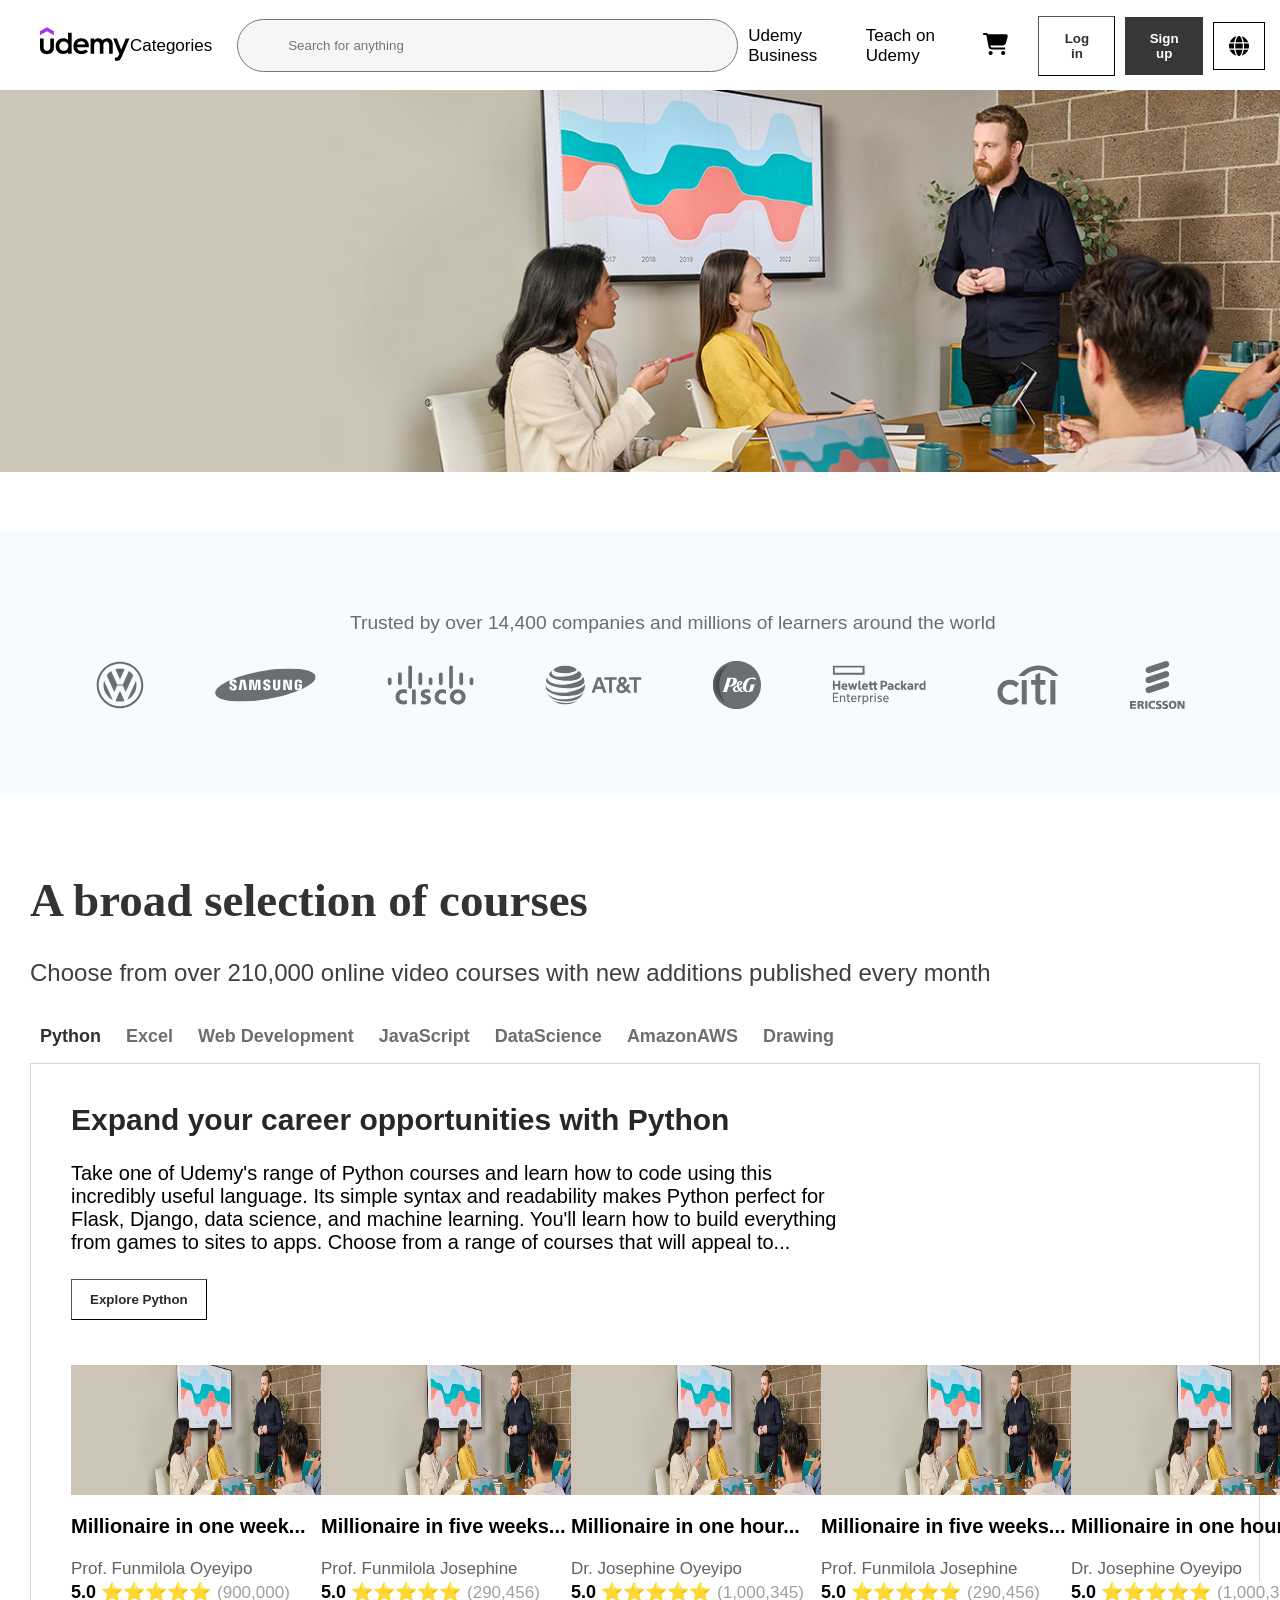
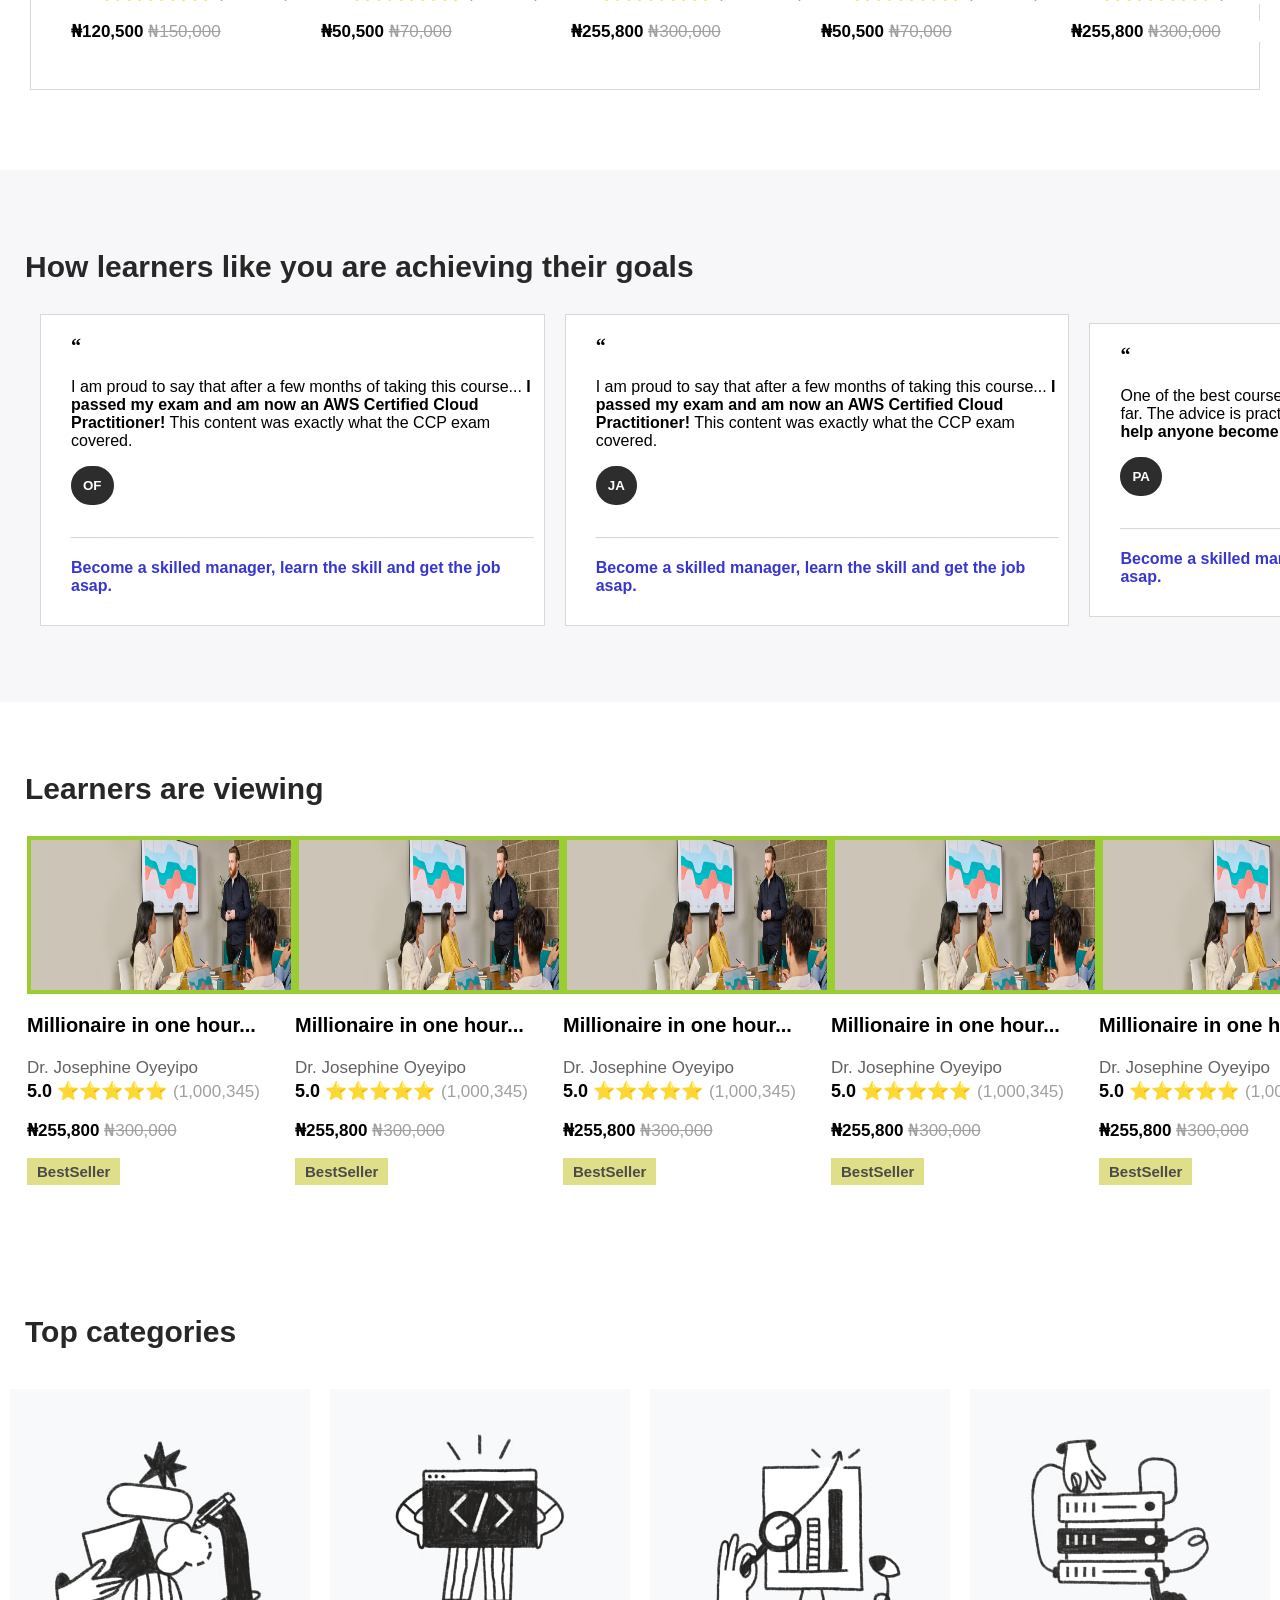
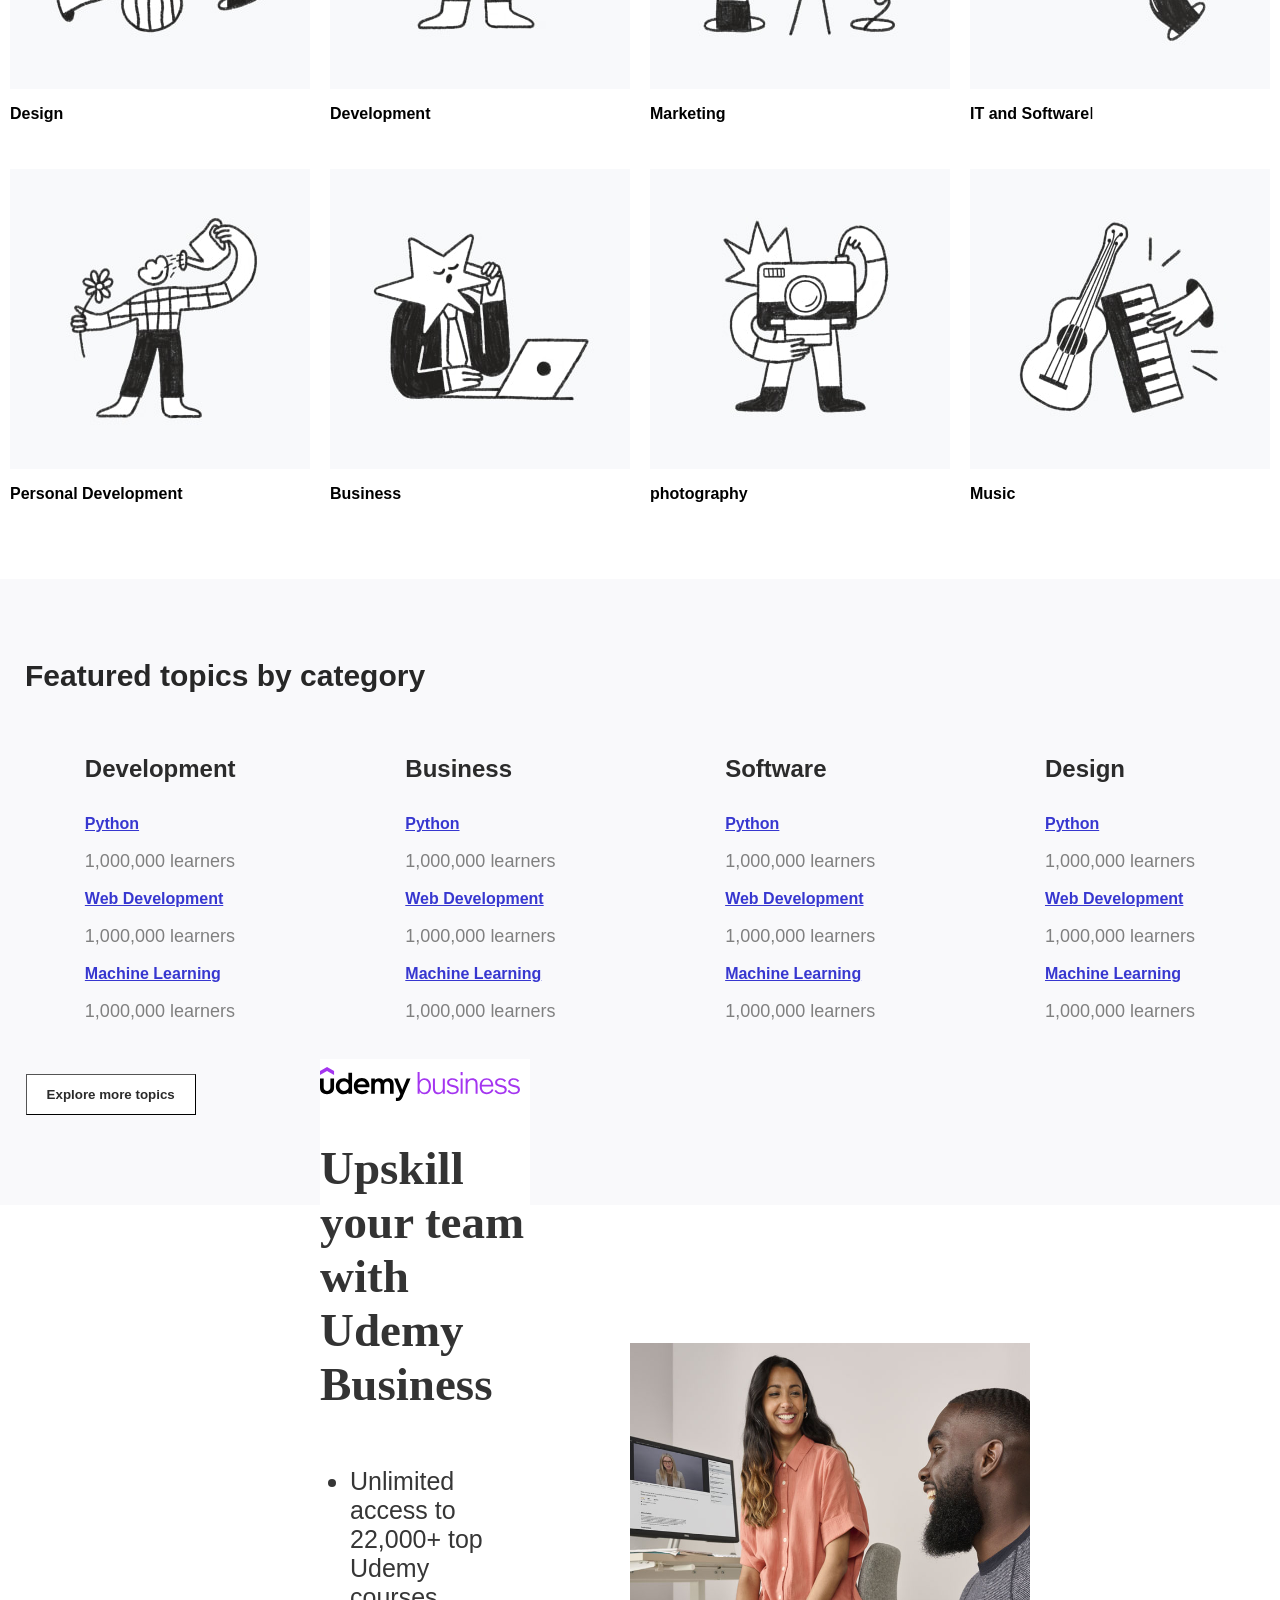
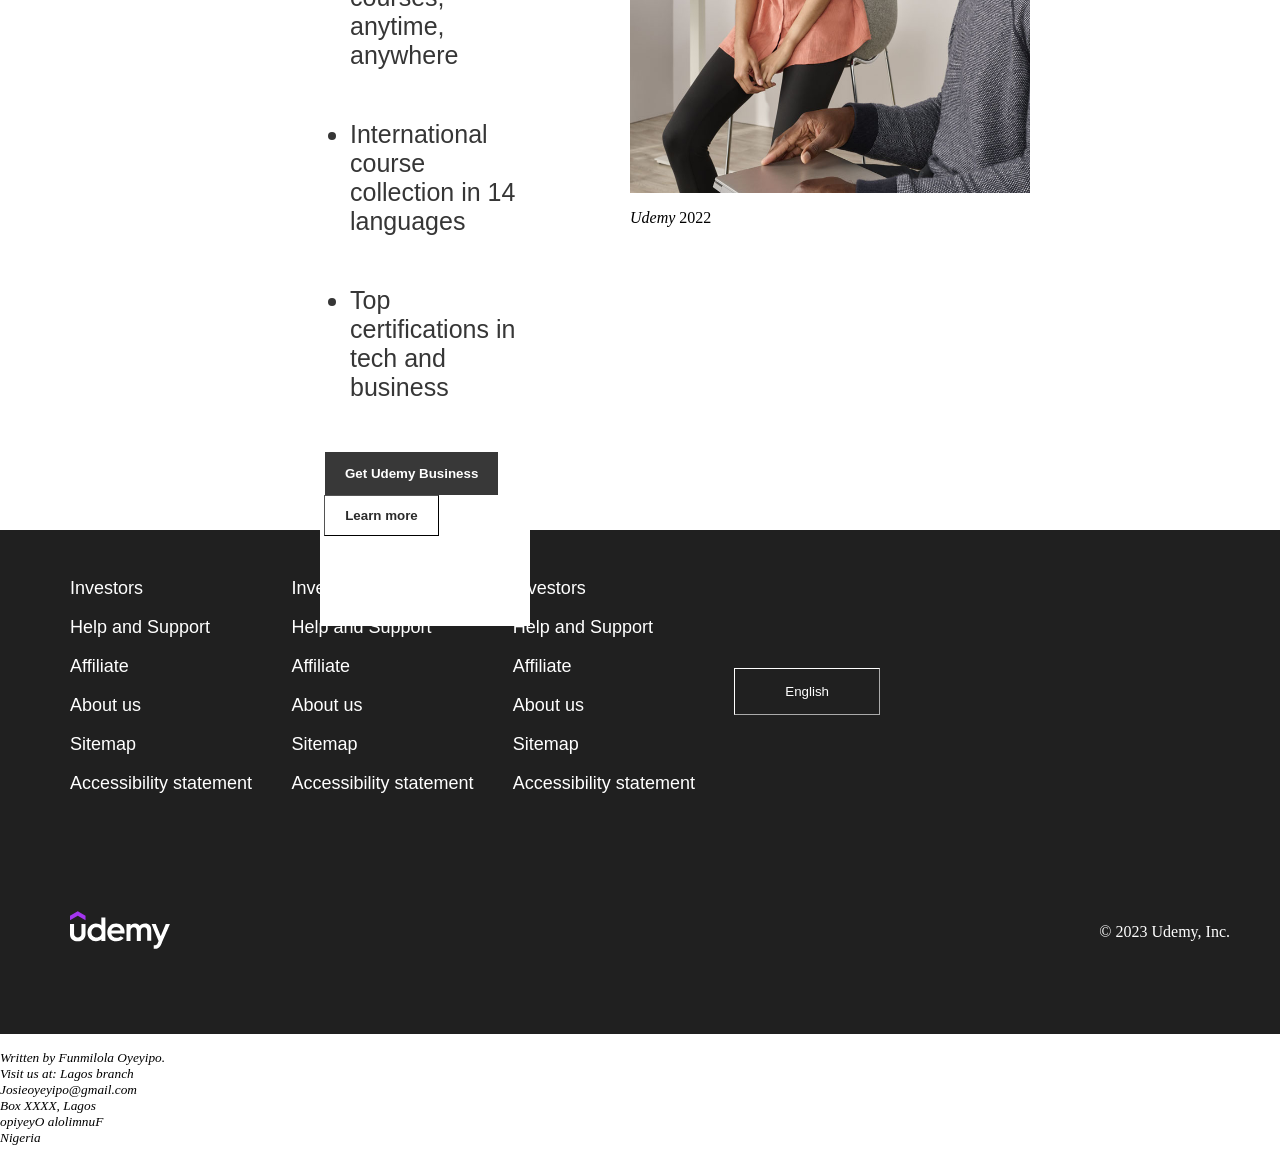
==== commit cf5aa6c6: "no changes" ====
--- a/Udemy.html
+++ b/Udemy.html
@@ -422,6 +422,7 @@
           <p class="learners">1,000,000 learners</p>
         </li>
       </ul>
+      <br />
       <button class="explore-more-topics"><b>Explore more topics</b></button>
     </div>
     <header>
--- a/Udemystyle.css
+++ b/Udemystyle.css
@@ -455,3 +455,4 @@
   font-size: 16px;
   font-family: Cambria, Cochin, Georgia, Times, "Times New Roman", serif;
 }
+g
